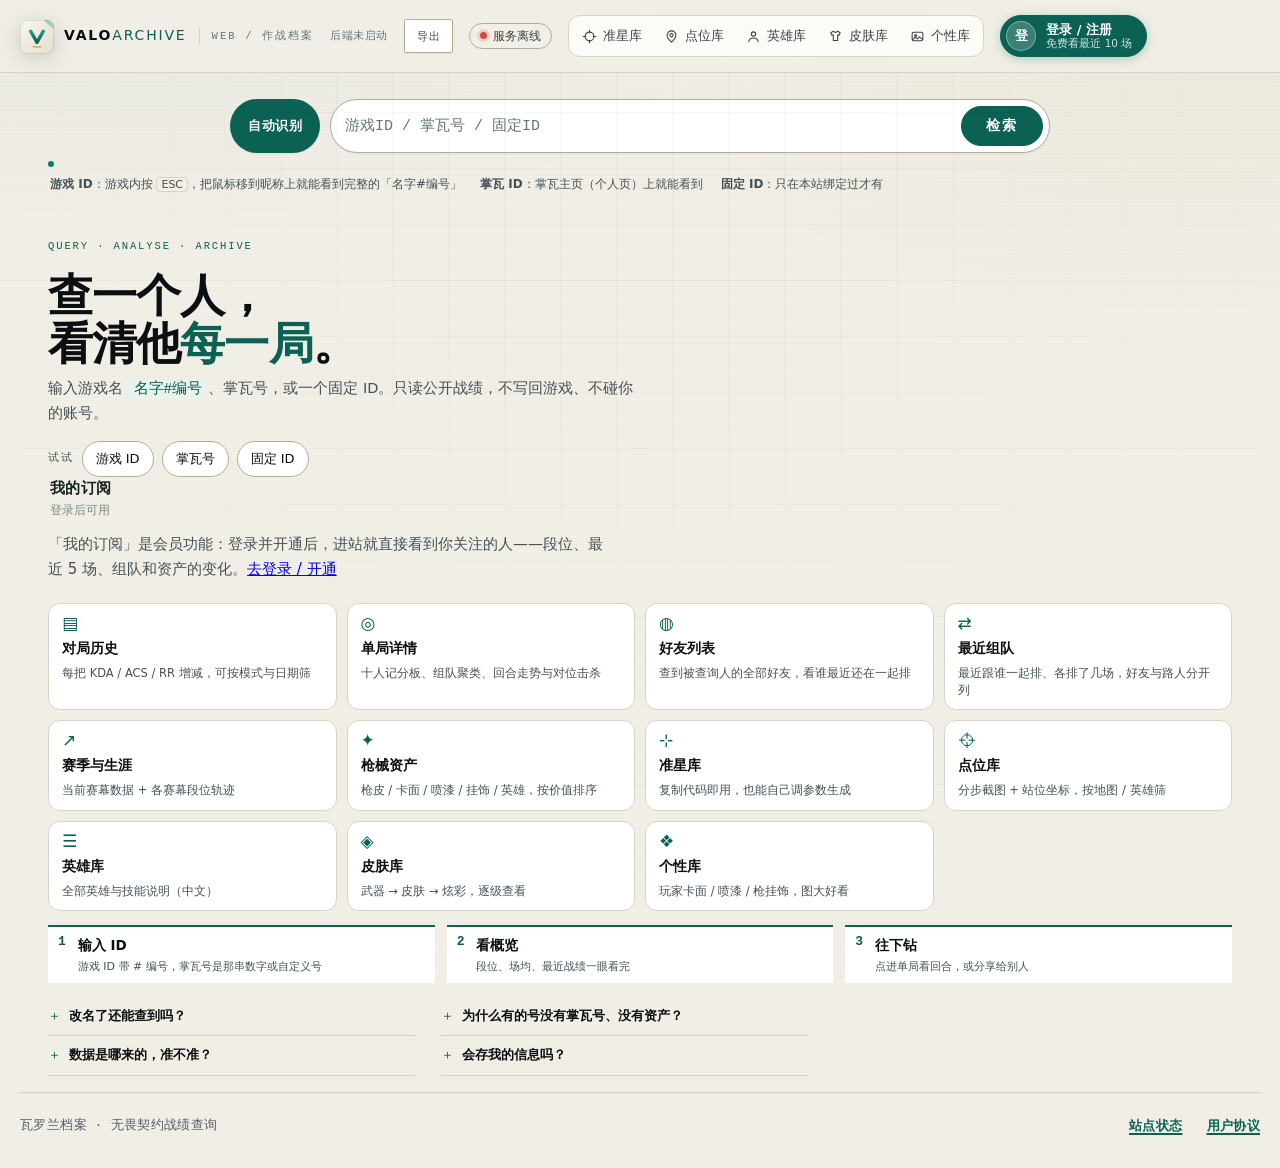
==== index.html @ a1e136f3 "fix(web): mobile squads get A-F colors like desktop" ====
<!DOCTYPE html>
<html lang="zh-CN">
<head>
<meta charset="utf-8" />
<meta name="viewport" content="width=device-width, initial-scale=1" />
<title>瓦罗兰档案 · 无畏契约战绩查询</title>
<link rel="icon" type="image/svg+xml" href="/static/favicon.svg?v=4" sizes="any" />
<link rel="alternate icon" type="image/x-icon" href="/favicon.ico?v=4" />
<meta name="theme-color" content="#0e7c6b" />
<meta name="site-home" content="https://va.223212.xyz" />
<meta name="description" content="瓦罗兰档案：非官方《无畏契约》社区项目，支持长历史、单局详情、对位击杀热力图与组队分析。" />
<link rel="stylesheet" href="/static/style.css?v=267419175e" />
</head>
<body>
<div class="grid-bg" aria-hidden="true"></div>

<header class="top">
  <div class="shell top-inner">
    <a class="brand" href="/" title="回到首页" aria-label="回到首页">
      <span class="mark mark-plain"><img src="/static/favicon.svg?v=5" alt="瓦罗兰档案" width="34" height="34" /></span>
      <span class="brand-text">VALO<em>ARCHIVE</em></span>
      <span class="brand-sub">web / 作战档案</span>
    </a>
    <div class="health" id="health">连接中…</div>
    <a class="cred-chip hidden" id="cred-chip" href="#" target="_blank" rel="noopener"></a>
    <div class="export-group">
      <button class="export-btn" id="export-open" type="button">导出</button>
      <button class="bell" id="notice-bell" type="button" title="公告" aria-label="公告" hidden>
        <svg viewBox="0 0 24 24" aria-hidden="true"><path d="M12 4.2a5.1 5.1 0 0 0-5.1 5.1v3.4l-1.6 2.6a.7.7 0 0 0 .6 1.1h12.2a.7.7 0 0 0 .6-1.1l-1.6-2.6V9.3A5.1 5.1 0 0 0 12 4.2Z"/><path d="M9.6 18.3a2.6 2.6 0 0 0 4.8 0"/></svg>
        <i class="bell-dot" id="notice-dot" hidden></i>
      </button>
    </div>
    <nav class="top-tools" aria-label="站点功能">
      <a class="tool-link" href="/crosshairs" title="准星库：职业选手同款准星">
        <svg viewBox="0 0 24 24" aria-hidden="true"><circle cx="12" cy="12" r="7"/><path d="M12 2v4M12 18v4M2 12h4M18 12h4"/></svg><span>准星库</span>
      </a>
      <a class="tool-link" href="/lineups" title="点位库：各图道具站位">
        <svg viewBox="0 0 24 24" aria-hidden="true"><path d="M12 21s7-6.2 7-11a7 7 0 1 0-14 0c0 4.8 7 11 7 11z"/><circle cx="12" cy="10" r="2.6"/></svg><span>点位库</span>
      </a>
      <a class="tool-link" href="/catalog/agents" title="英雄库：全英雄技能与定位">
        <svg viewBox="0 0 24 24" aria-hidden="true"><circle cx="12" cy="8" r="3.4"/><path d="M4.6 20.4c.5-3.7 3.7-6 7.4-6s6.9 2.3 7.4 6"/></svg><span>英雄库</span>
      </a>
      <a class="tool-link" href="/catalog/skins" title="皮肤库：全套皮肤与卡面">
        <svg viewBox="0 0 24 24" aria-hidden="true"><path d="M8.6 3.5 12 5.8l3.4-2.3 4.1 2.5-1.7 4.1-2.3-.7v9.1H8.5V9.4l-2.3.7-1.7-4.1z"/></svg><span>皮肤库</span>
      </a>
      <a class="tool-link" href="/catalog/cosmetics" title="个性库：玩家卡面、喷漆、枪挂饰">
        <svg viewBox="0 0 24 24" aria-hidden="true"><rect x="3.4" y="5.2" width="17.2" height="13.6" rx="2.6"/><circle cx="9" cy="10.4" r="1.6"/><path d="M4 17.2l4.6-4.1 3.2 2.7 3.4-3.2 4.8 4.1"/></svg><span>个性库</span>
      </a>
    </nav>
    <a class="acct-entry" id="acct-entry" href="/account" title="我的账号 / 会员">
      <span class="acct-av" id="acct-av">登</span>
      <span class="acct-txt">
        <b id="acct-name">登录 / 注册</b>
        <small id="acct-sub">免费看最近 10 场</small>
      </span>
    </a>
  </div>
</header>

<div class="notice-band" id="notice-band" hidden>
  <div class="shell notice-band-in">
    <span class="notice-tag" id="notice-band-tag">公告</span>
    <span class="notice-band-text" id="notice-band-text"></span>
    <a class="notice-band-link" id="notice-band-link" hidden>查看</a>
    <button class="notice-x" id="notice-band-x" type="button" aria-label="知道了">×</button>
  </div>
</div>

<div class="notice-mask" id="notice-mask" hidden></div>
<aside class="notice-drawer" id="notice-drawer" hidden aria-label="公告">
  <div class="notice-head">
    <b>公告</b>
    <button class="notice-x" id="notice-close" type="button" aria-label="关闭">×</button>
  </div>
  <div class="notice-list" id="notice-list"></div>
</aside>

  <div class="search-band">
    <div class="shell">
      <div class="search-row">
      <span class="mode-tip" title="游戏名#编号 / 掌瓦号 / 固定ID 都能直接粘进来，自动识别">自动识别</span>
      <form class="search" id="search-form" autocomplete="off">
        <input id="search-input" name="valo-keyword" placeholder="游戏ID / 掌瓦号 / 固定ID"
               autocomplete="off" autocorrect="off" autocapitalize="off" spellcheck="false" enterkeyhint="search" />
        <span class="busy hidden" id="busy"><i class="spinner"></i><span id="busy-text">载入中</span></span>
        <button type="submit" id="search-btn">检索</button>
      </form>
      </div>
      <p class="search-fix" id="search-fix" role="status" aria-live="polite" hidden></p>
      <p class="search-hint">
        <span><b>游戏 ID</b>：游戏内按 <kbd>ESC</kbd>，把鼠标移到昵称上就能看到完整的「名字#编号」</span>
        <span><b>掌瓦 ID</b>：掌瓦主页（个人页）上就能看到</span>
        <span><b>固定 ID</b>：只在本站绑定过才有</span>
      </p>
    </div>
  </div>

<div class="cred-alert hidden" id="cred-alert"></div>

<section class="search-recent hidden" id="search-recent" aria-label="最近查询与收藏">
  <div class="sr-tabs">
    <button type="button" class="sr-tab active" data-list="recent">最近查询</button>
    <button type="button" class="sr-tab" data-list="fav">我的收藏</button>
  </div>
  <div class="sr-items" id="sr-items"></div>
  <div class="sr-side">
    <label class="sr-remember"><input type="checkbox" id="sr-remember" checked /> 记住查询</label>
    <button type="button" class="sr-fav" id="sr-fav" title="把当前查询的人加进收藏">☆ 收藏</button>
    <button type="button" class="sr-clear" id="sr-clear" title="清空当前列表">清空</button>
  </div>
</section>

<main class="shell">
  <section class="empty home" id="empty-state">
    <div class="home-hero">
      <div class="empty-kicker">QUERY · ANALYSE · ARCHIVE</div>
      <h1>查一个人，<br />看清他<em>每一局</em>。</h1>
      <p>输入游戏名 <code>名字#编号</code>、掌瓦号，或一个固定 ID。只读公开战绩，不写回游戏、不碰你的账号。</p>
      <div class="home-try" id="home-try">
        <span class="try-label">试试</span>
        <button type="button" class="try" data-ph="游戏名#编号，如 示例玩家#12345">游戏 ID</button>
        <button type="button" class="try" data-ph="掌瓦号，如 038000000 或 LoveMM">掌瓦号</button>
        <button type="button" class="try" data-ph="固定 ID（改名也能查，概览页可复制）">固定 ID</button>
      </div>
    </div>

        <section class="home-me" id="home-me">
      <div class="hm-head">
        <div class="hm-id"><b>我的订阅</b><span class="hm-meta" id="hm-meta">—</span></div>
      </div>
            <p class="hm-new" id="hm-new" hidden></p>
      <p class="hm-lock" id="hm-lock" hidden></p>
      <div class="hm-slots" id="hm-slots"></div>
      <div class="hm-bind" id="hm-bind" hidden>
        <div class="hm-bindrow">
          <input id="hm-input" type="text" placeholder="名称#编号，如 示例玩家#12345" autocomplete="off" />
        </div>
        <div class="hm-bindrow hm-actrow">
          <input id="hm-code" type="text" placeholder="特约订阅授权码（可选）" autocomplete="off" />
          <button type="button" class="hm-btn" id="hm-save">绑定</button>
        </div>
        <p class="hm-dim hm-hint" id="hm-hint">填授权码 + 想盯的人，一键激活并绑定。</p>
      </div>
    </section>
    <div class="home-cards">
      <button type="button" class="hcard" data-focus="1">
        <span class="hc-ico">▤</span>
        <b>对局历史</b>
        <i>每把 KDA / ACS / RR 增减，可按模式与日期筛</i>
      </button>
      <button type="button" class="hcard" data-focus="1">
        <span class="hc-ico">◎</span>
        <b>单局详情</b>
        <i>十人记分板、组队聚类、回合走势与对位击杀</i>
      </button>
      <button type="button" class="hcard" data-focus="1">
        <span class="hc-ico">◍</span>
        <b>好友列表</b>
        <i>查到被查询人的全部好友，看谁最近还在一起排</i>
      </button>
      <button type="button" class="hcard" data-focus="1">
        <span class="hc-ico">⇄</span>
        <b>最近组队</b>
        <i>最近跟谁一起排、各排了几场，好友与路人分开列</i>
      </button>
      <button type="button" class="hcard" data-focus="1">
        <span class="hc-ico">↗</span>
        <b>赛季与生涯</b>
        <i>当前赛幕数据 + 各赛幕段位轨迹</i>
      </button>
      <button type="button" class="hcard" data-focus="1">
        <span class="hc-ico">✦</span>
        <b>枪械资产</b>
        <i>枪皮 / 卡面 / 喷漆 / 挂饰 / 英雄，按价值排序</i>
      </button>
      <a class="hcard" href="/crosshairs">
        <span class="hc-ico">⊹</span>
        <b>准星库</b>
        <i>复制代码即用，也能自己调参数生成</i>
      </a>
      <a class="hcard" href="/lineups">
        <span class="hc-ico">⌖</span>
        <b>点位库</b>
        <i>分步截图 + 站位坐标，按地图 / 英雄筛</i>
      </a>
      <a class="hcard" href="/catalog/agents">
        <span class="hc-ico">☰</span>
        <b>英雄库</b>
        <i>全部英雄与技能说明（中文）</i>
      </a>
      <a class="hcard" href="/catalog/skins">
        <span class="hc-ico">◈</span>
        <b>皮肤库</b>
        <i>武器 → 皮肤 → 炫彩，逐级查看</i>
      </a>
      <a class="hcard" href="/catalog/cosmetics">
        <span class="hc-ico">❖</span>
        <b>个性库</b>
        <i>玩家卡面 / 喷漆 / 枪挂饰，图大好看</i>
      </a>
    </div>

    <div class="home-steps">
      <div class="step"><b>1</b><span>输入 ID<small>游戏 ID 带 # 编号，掌瓦号是那串数字或自定义号</small></span></div>
      <div class="step"><b>2</b><span>看概览<small>段位、场均、最近战绩一眼看完</small></span></div>
      <div class="step"><b>3</b><span>往下钻<small>点进单局看回合，或分享给别人</small></span></div>
    </div>

    <div class="home-faq">
      <details><summary>改名了还能查到吗？</summary><p>能。查到时可以复制那串「固定 ID」，它跟着账号走、不随改名变化；用固定 ID 搜索即可。</p></details>
      <details><summary>为什么有的号没有掌瓦号、没有资产？</summary><p>掌瓦没收录这个账号时就没有掌瓦号；资产接口需要他本人的 <code>scene</code>，没有收录就查不到，页面会直接说明。</p></details>
      <details><summary>数据是哪来的，准不准？</summary><p>只读取公开战绩（掌瓦 / 公开对局接口）。非官方项目，数据可能有延迟或缺失，仅供参考。</p></details>
      <details><summary>会存我的信息吗？</summary><p>不存 QQ、不存密码；页面只在你的浏览器本地缓存公开战绩，方便下次打开更快。</p></details>
    </div>
  </section>

  <section class="player hidden" id="player">
    <div class="id-card">
      <div class="id-left">
        <img class="avatar" id="p-avatar" alt="" />
        <span class="avatar-fallback hidden" id="p-avatar-fallback">?</span>
        <div class="id-main">
          <div class="id-row">
            <h2 id="p-name">—</h2>
            <button type="button" class="pill fav-btn" id="p-fav" title="收藏这个玩家（下次直接在搜索框里点）">☆ 收藏</button>
          </div>
          <div class="id-meta">
            <span class="pill" id="p-level">LV —</span>
            <span class="pill muted" id="p-appnum" title="掌瓦号">掌瓦 —</span>
            <button type="button" class="pill muted fixed-id" id="p-fixed" title="固定 ID：改名后依然能查到这个人的永久编号（点击复制）">固定ID —</button>
            <span class="pill muted hidden" id="p-server" title=""></span>
          <div class="fixed-tip" id="fixed-tip" hidden title="固定ID 改名后不变，下次凭它也能查到这个人">
            <span>💡 固定ID 改名也不变</span>
            <code></code>
            <button type="button" class="ghost sm" id="fixed-tip-copy">复制</button>
            <button type="button" class="ghost sm" id="fixed-tip-hide">不再提示</button>
          </div>
          </div>
          <div class="rank-badge" id="rank-badge"></div>
        </div>
      </div>
      <div class="id-right">
        <div class="tiles" id="tiles"></div>
      </div>
    </div>
    </div>

    <div class="player-grid">
      <div class="player-main">
        <nav class="tabs" id="tabs" data-hscroll>
          <button data-tab="history" class="active">对局记录</button>
          <button data-tab="match">单局详情</button>
          <button data-tab="social">好友与组队</button>
          <button data-tab="party">组队</button>
          <button data-tab="playmates">同玩</button>
          <button data-tab="season">赛季总览</button>
          <button data-tab="career">生涯统计</button>
          <button data-tab="assets">资产</button>
        </nav>

        <div class="panel" id="panel-history">
          <div class="panel-head">
            <h3>对局记录</h3>
            <div class="filters">
              <span class="f-seg">
                <button class="chip active" data-mode="all">全部</button>
                <button class="chip" data-mode="party">只看组队</button>
              </span>
              <i class="f-sep" aria-hidden="true"></i>
              <!-- 选项内容以后端 /api/player/history 的 mode_groups 为准，
                   这里只是在首屏那一次请求回来之前的兜底，两边保持一致即可。 -->
              <div class="view-mode" id="view-mode" data-hscroll title="按模式分类查看对局记录">
                <button type="button" class="chip active" data-gm="all">全部模式</button>
              </div>
              <select id="gm-select" class="gm-select" aria-label="查看模式">
                <option value="all">全部模式</option>
              </select>
              <span class="open-mode" id="open-mode" title="点对局时怎么打开详情">
                <button type="button" data-open="inline">就地</button>
                <button type="button" data-open="page" class="active">单页</button>
              </span>
              <span class="pager">
                <button id="prev" aria-label="上一页">‹</button>
                <span id="page-label">1 / 1</span>
                <button id="next" aria-label="下一页">›</button>
                <select id="page-size" title="每页场次">
                  <option value="10">10 / 页</option>
                  <option value="20" selected>20 / 页</option>
                  <option value="50">50 / 页</option>
                  <option value="300">全部</option>
                </select>
              </span>
            </div>
          </div>
          <p class="coverage" id="history-note"></p>
          <section class="summary" id="summary" hidden></section>
          <div class="rows" id="history-rows"></div>
        </div>

        <div class="panel hidden" id="panel-match">
          <div class="panel-head"><h3 id="match-title">单局详情</h3><span class="dim" id="match-meta"></span></div>
          <div id="match-body" class="match-body"></div>
        </div>

        <div class="panel hidden" id="panel-social">
          <div class="panel-head">
            <h3>好友与组队</h3>
            <span class="dim" id="social-meta"></span>
          </div>
          <div class="social-tools">
            <input id="social-filter" placeholder="在这些人里搜…" />
            <div class="social-counts">
              <button class="chip active" data-group="all">全部</button>
              <button class="chip" data-group="friends">好友</button>
              <button class="chip" data-group="strangers">组排非好友</button>
              <i class="cs-sep" aria-hidden="true"></i>
              <button class="chip active" data-sort="recent" title="按最近一起排的时间排序">最近同排</button>
              <button class="chip" data-sort="games" title="按一起排过的场次排序">一起玩最多</button>
            </div>
          </div>
          <div class="friend-strip" id="social-friends"></div>
          <div class="people" id="social-people"></div>
        </div>

        <div class="panel hidden" id="panel-party">
          <div class="panel-head"><h3>组队</h3><span class="dim" id="party-meta"></span></div>
          <div class="party-search">
            <input id="party-search" type="search" autocomplete="off" placeholder="输入队友「昵称#编号」筛场次（如 示例队友#12345，编号可省）" />
            <span class="dim" id="party-search-hint">全部队友</span>
          </div>
          <div class="party-grid">
            <div class="party-bars" id="party-bars"></div>
            <div class="party-mates" id="party-mates"></div>
          </div>
          <p class="coverage" id="party-note"></p>
          <div class="rows" id="party-rows"></div>
        </div>

        <div class="panel hidden" id="panel-playmates">
          <div class="panel-head">
            <h3>同玩统计</h3>
            <span class="panel-sub" id="pm-sub"></span>
          </div>
          <p class="coverage" id="pm-lead">
            所选赛季的官方同玩统计：含所有模式（接口不接收模式），场次为官方返回的同玩场次，不等于本地看到的对局数。
          </p>
          <div class="pm-controls">
            <select id="pm-season" class="gm-select" aria-label="赛季"></select>
            <span class="dim" id="pm-count"></span>
          </div>
          <section class="pm-breakdown" id="pm-breakdown"></section>
          <section class="pm-facts" id="pm-facts"></section>
          <div class="pm-tools">
            <input id="pm-filter" type="search" autocomplete="off" placeholder="搜索同玩玩家昵称" />
            <div class="pm-chips">
              <button type="button" class="chip active" data-pm-min="0">全部</button>
              <button type="button" class="chip" data-pm-min="2">同玩≥2</button>
              <button type="button" class="chip" data-pm-min="5">同玩≥5</button>
              <button type="button" class="chip" data-pm-min="10">同玩≥10</button>
            </div>
          </div>
          <div class="pm-list" id="pm-list"></div>
          <p class="coverage pm-foot">
            排序按同玩对局数从高到低；缺失字段排在最后，以「—」展示，真实 0 单独保留。<br />
            名单表示官方返回的同玩统计，不据此认定好友关系、同次组排或组队人数。<br />
            数据来源：腾讯 WeGame 官方服务直连 · 同玩统计
          </p>
        </div>

        <div class="panel hidden" id="panel-season">
          <div class="panel-head">
            <h3>赛季总览</h3>
            <span class="panel-sub" id="season-sub"></span>
          </div>
          <div class="season-grid">
            <div class="season-radar"><div id="radar"></div><div class="radar-note" id="radar-note"></div></div>
            <div class="season-modes"><div id="mode-table"></div></div>
          </div>
          <div class="season-career" id="season-career"></div>
          <h4 style="margin:18px 0 8px">各赛幕总览</h4>
          <div id="season-acts" data-hscroll></div>
          <div class="season-trend">
            <div class="trend-head">
              <h4>近期段位情况</h4>
              <span class="trend-sub" id="trend-sub"></span>
            </div>
            <div id="season-trend" class="trend-body"></div>
          </div>
          <div class="season-cols">
            <div><h4>常用英雄</h4><div id="season-agents" class="mini-list"></div></div>
            <div><h4>地图表现</h4><div id="season-maps" class="mini-list"></div></div>
          </div>
        </div>

        <div class="panel hidden" id="panel-career">
          <div class="panel-head">
            <h3>生涯统计</h3>
            <span class="filters">
              <select id="ci-scope" title="按模式取生涯">
                <option value="all">全部模式</option>
                <option value="competitive">竞技模式</option>
                <option value="unrated">非排位</option>
              </select>
              <select id="ci-sort" title="英雄/地图/武器的排序">
                <option value="games">按场次</option>
                <option value="win_rate">按胜率</option>
                <option value="kda">按 KDA</option>
                <option value="acs">按 ACS</option>
              </select>
            </span>
            <span class="panel-sub" id="ci-sub"></span>
          </div>
          <div class="ci-tabs" id="ci-tabs">
            <button type="button" class="active" data-ci="overview">总览</button>
            <button type="button" data-ci="agents">英雄</button>
            <button type="button" data-ci="maps">地图</button>
            <button type="button" data-ci="weapons">武器</button>
          </div>
          <div id="ci-body" class="ci-body"></div>
          <p class="ci-foot" id="ci-foot"></p>
        </div>

        <div class="panel hidden" id="panel-assets">
          <div class="panel-head">
            <h3>资产</h3>
            <span class="filters">
              <select id="asset-sort" title="枪皮排序">
                <option value="unlock">获取时间</option>
                <option value="gun">类型分类</option>
                <option value="price">点券价格</option>
                <option value="quality">品质</option>
                <option value="level">等级</option>
              </select>
              <button class="sort-order" id="asset-order" type="button" title="切换正序 / 逆序">逆序 ↓</button>
            </span>
            <span class="dim" id="assets-meta"></span>
          </div>
          <div class="asset-counts" id="asset-counts"></div>
          <div class="asset-toc" id="asset-toc"></div>
          <div class="asset-view" id="asset-view">
            <div class="asset-view-head">
              <button class="asset-back" id="asset-back" type="button">← 全部图鉴</button>
              <span class="asset-cat" id="asset-cat"></span>
            </div>
          <div class="asset-block" data-cat="guns"><h4>枪械收集 <span class="dim" id="guns-meta"></span></h4><div class="gun-grid" id="asset-guns"></div></div>
          <div class="asset-block" data-cat="skins"><h4>枪皮</h4><div class="asset-grid" id="asset-skins"></div></div>
          <div class="asset-block" data-cat="guncards"><h4>枪卡 <span class="dim" id="guncards-meta"></span></h4><div class="gcard-grid" id="asset-guncards"></div></div>
          <div class="asset-block" data-cat="cards"><h4>卡面 <span class="dim" id="cards-meta"></span></h4><div class="asset-grid small" id="asset-cards"></div></div>
          <div class="asset-block" data-cat="sprays"><h4>喷漆 <span class="dim" id="sprays-meta"></span></h4><div class="asset-grid small" id="asset-sprays"></div></div>
          <div class="asset-block" data-cat="charms"><h4>挂饰 <span class="dim" id="charms-meta"></span></h4><div class="asset-grid small" id="asset-charms"></div></div>
          <div class="asset-block" data-cat="agents"><h4>英雄 <span class="dim" id="agents-meta"></span></h4><div class="asset-grid small" id="asset-agents"></div></div>
        </div>
        </div>
      </div>

      <aside class="rail">
        <div class="rail-card">
          <h4>地图表现</h4>
          <div id="rail-maps" class="rail-list"></div>
        </div>
        <div class="rail-card">
          <h4>近 10 场英雄</h4>
          <div id="rail-agents" class="rail-agents"></div>
        </div>
        <div class="rail-note">
          <b>关于</b>
          <p>非官方《无畏契约》社区项目，与游戏官方无关。数据只读不写，仅用于个人战报整理。使用前请先看 <a href="/terms">用户协议与免责声明</a>，服务可用性见 <a href="/status">站点状态</a>。</p>
        <p class="legal">本工具为非官方第三方项目，与 Riot Games、腾讯及《无畏契约》运营方无关；名称与商标归各自权利人所有。</p>
        <p class="legal">查询结果仅供个人参考，禁止用于人肉搜索、骚扰他人、曝光他人隐私等用途；详见 <a href="/terms">用户协议与免责声明</a>。</p>
        <p class="legal">战绩数据取自玩家公开可见的记录，仅供参考，不保证准确、完整或时效，不可作为官方依据或用于商业决策；不收集敏感个人信息，权利人如要求删除相关数据，请联系运营者处理。</p>
        </div>
      </aside>
    </div>
  </section>

  <p class="session-hint hidden" id="session-hint"></p>
  <p class="error hidden" id="error"></p>
  <div class="suggest hidden" id="suggest"></div>
  <div class="data-meta hidden" id="data-meta"></div>
  <!-- 导出时才会显示：截图/PDF 会把它一起拍进去，别人转发出去也知道数据出处。 -->
  <div class="export-brand" id="export-brand">
    <span>数据来自 <a href="/" id="export-brand-link">ValoArchive</a></span>
    <span id="export-brand-time"></span>
  </div>
</main>

<footer class="shell">
  <span>瓦罗兰档案 · 无畏契约战绩查询</span>
  <span id="footer-cred"></span>
  <a class="foot-link" href="/status">站点状态</a>
  <a class="foot-link" href="/terms">用户协议</a>
</footer>

<script src="/config.js?v=5159ad9f1b"></script>
<script src="/static/app.js?v=fc74801e64"></script>
<script>
(function () {
  document.querySelectorAll("#home-try .try").forEach(function (el) {
    el.addEventListener("click", function () {
      // 搜索框已经不再分「游戏ID / 掌瓦ID / 固定ID」三档，由后端按写法自动判别：
      // 这里只给个示例提示，不替用户选模式。
      var input = document.getElementById("search-input");
      if (input) {
        input.value = el.dataset.kw || "";
        input.placeholder = el.dataset.ph || "游戏名#编号 / 掌瓦号（数字或自定义）/ 固定ID，粘进来就能查";
        input.focus();
      }
    });
  });
  document.querySelectorAll(".home .hcard[data-focus]").forEach(function (el) {
    el.addEventListener("click", function () {
      var input = document.getElementById("search-input");
      if (input) input.focus();
      window.scrollTo({ top: 0, behavior: "smooth" });
    });
  });
})();
</script>
<script>
/* 顶栏账号胶囊：登录后显示昵称 + 会员剩余天数 */
(function () {
  fetch("/api/auth/me", { credentials: "same-origin" }).then(function (r) { return r.json(); }).then(function (d) {
    if (!d || !d.logged_in) return;
    var m = d.member || {}, vip = !!m.active;
    var entry = document.getElementById("acct-entry");
    var av = document.getElementById("acct-av");
    var nm = document.getElementById("acct-name");
    var sub = document.getElementById("acct-sub");
    var name = (d.nick || d.qq || "我的账号").trim();
    if (entry) { entry.classList.add("user"); entry.classList.toggle("vip", vip); entry.title = vip ? "会员账号 · 点此查看" : "普通用户 · 点此开通会员"; }
    if (nm) nm.textContent = name;
    if (av) av.textContent = name.slice(0, 1).toUpperCase();
    if (sub) {
      if (m.unlimited && m.member_hours_left > 0) {
        sub.textContent = "会员 · 还剩 " + m.member_hours_left + " 小时";   // 体验卡
      } else if (vip) {
        sub.textContent = "会员 · 还剩 " + (m.member_days_left || m.days_left || 0) + " 天";
      } else {
        sub.textContent = "普通用户 · 免费 10 场";
        // 非会员但有体验卡次数：直接说还剩几次。
        fetch("/api/trials/me", { credentials: "same-origin" }).then(function (r) { return r.json(); })
          .then(function (t) {
            if (t && t.queries_left > 0) sub.textContent = "体验卡 · 还剩 " + t.queries_left + " 次查询";
          }).catch(function () {});
      }
    }
  }).catch(function () {});
})();
</script>
<div class="export-modal hidden" id="export-modal" role="dialog" aria-modal="true" aria-labelledby="export-modal-title">
  <div class="em-backdrop" data-close="1"></div>
  <div class="em-card">
    <header class="em-head">
      <h3 id="export-modal-title">导出</h3>
      <button class="em-x" type="button" data-close="1" aria-label="关闭">×</button>
    </header>
    <section class="em-sec">
      <div class="em-row"><b>导出内容</b>
        <span class="em-links">
          <button type="button" id="export-all">全选</button>
          <button type="button" id="export-none">清空</button>
        </span>
      </div>
      <div class="em-parts" id="export-parts">
        <label><input type="checkbox" value="history" /><span>对局历史</span></label>
        <label><input type="checkbox" value="match" /><span>单局详情</span></label>
        <label><input type="checkbox" value="social" /><span>好友与组队</span></label>
        <label><input type="checkbox" value="party" /><span>最近组队</span></label>
        <label><input type="checkbox" value="assets" /><span>资产</span></label>
        <label><input type="checkbox" value="season" /><span>赛季总览</span></label>
      </div>
      <label class="em-privacy">
        <input type="checkbox" id="export-privacy" />
        <span>隐私模式：把玩家名换成「玩家A/玩家B」，并隐藏掌瓦号与固定 ID（适合发群展示）</span>
      </label>
      <div class="em-range">
        <b>单局详情导哪几场</b>
        <span class="em-modes" id="export-range-mode">
          <label><input type="radio" name="export-range" value="count" checked /><span>最近 N 场</span></label>
          <label><input type="radio" name="export-range" value="date" /><span>日期区间</span></label>
        </span>
        <span class="dim">两种方式二选一，不会互相打架</span>
      </div>
      <div class="em-range" id="export-count-row">
        <label for="export-match-count">取</label>
        <select id="export-match-count">
          <option value="1">最近 1 场</option>
          <option value="3">最近 3 场</option>
          <option value="5" selected>最近 5 场</option>
          <option value="10">最近 10 场</option>
          <option value="20">最近 20 场</option>
        </select>
        <span class="dim">场次不足按实际出，不会复制补齐</span>
      </div>
      <div class="em-range" id="export-date-row" hidden>
        <label for="export-date-from">从</label>
        <select id="export-date-from"><option value="">不限</option></select>
        <span>到</span>
        <select id="export-date-to"><option value="">不限</option></select>
        <span class="dim" id="export-day-hint">选项只列真的有战绩的日子</span>
      </div>
      <p class="em-hint" id="export-hint">不勾选 = 只导出当前这一页；勾选后按「历史 → 单局 → 好友 → 组队 → 资产 → 赛季」的顺序合并。</p>
    </section>
    <section class="em-sec">
      <b>输出格式</b>
      <div class="em-fmts" id="export-formats">
        <label class="em-fmt"><input type="radio" name="export-fmt" value="pdf" checked />
          <span><b>合并 PDF</b><i>多段合成一个文件，适合打印与归档</i></span></label>
        <label class="em-fmt"><input type="radio" name="export-fmt" value="png" />
          <span><b>PNG 长图</b><i>整页截图，适合发群里</i></span></label>
        <label class="em-fmt"><input type="radio" name="export-fmt" value="pngzip" />
          <span><b>PNG 压缩包</b><i>勾几块就打几张图进 zip，文件名是中文</i></span></label>
        <label class="em-fmt"><input type="radio" name="export-fmt" value="pdfzip" />
          <span><b>PDF 分卷压缩包</b><i>每块（每场）一个 PDF，附中文说明</i></span></label>
        <label class="em-fmt"><input type="radio" name="export-fmt" value="html" />
          <span><b>HTML 文档</b><i>文字版分析报告，不走浏览器，几秒就好</i></span></label>
        <label class="em-fmt"><input type="radio" name="export-fmt" value="md" />
          <span><b>Markdown 文档</b><i>能贴进笔记、能再编辑</i></span></label>
      </div>
    </section>
      <div class="em-sharebar" id="share-bar">
        <label for="share-hours">分享链接有效期</label>
        <select id="share-hours" title="生成分享链接时用这个有效期">
        <option value="1">1 小时</option>
        <option value="6">6 小时</option>
        <option value="12">12 小时</option>
        <option value="24" selected>24 小时</option>
        <option value="48">48 小时</option>
        <option value="72">72 小时</option>
        </select>
        <span class="em-hint" id="share-hint">生成的是只读快照，别人不用登录就能看，过期自动失效。</span>
      </div>
    <footer class="em-foot">
      <button class="em-cancel" type="button" data-close="1">取消</button>
      <button class="em-share" id="share-btn" type="button" title="生成一个别人不用登录也能看的只读页面">生成分享链接</button>
      <button class="em-go" id="export-btn" type="button">开始导出</button>
    </footer>
  </div>
</div>


<script src="/static/scrollhint.js?v=a05da7168b" defer></script>
<script src="/static/statusdot.js?v=e4f8a35baa" defer></script>
</body>
</html>
---- static/style.css ----
/* ValoArchive-Web — 浅色「档案纸」体系 v3
   米白纸面 / 细线卡片 / 深墨字 / 自有强调色「深玉青」。 */

:root {
  --squad-1: #0d6b5c;
  --squad-2: #1d4f96;
  --squad-3: #9a5a0a;
  --squad-4: #7a2f83;
  --squad-5: #8d2f3f;
  --squad-6: #4a6b12;
  --squad-1-ink: #ffffff;
  --squad-2-ink: #ffffff;
  --squad-3-ink: #ffffff;
  --squad-4-ink: #ffffff;
  --squad-5-ink: #ffffff;
  --squad-6-ink: #ffffff;
  --paper: #f7f6f2;
  --paper-2: #efece4;
  --card: #ffffff;
  --ink: #17191b;
  --ink-2: #3c4347;
  --muted: #6f787c;
  --dim: #9aa1a4;
  --line: #e6e3da;
  --line-strong: #d3cfc2;
  --accent: #0e7c6b;
  --accent-ink: #0a5b4e;
  --accent-soft: #e8f3f0;
  --win: #16866a;
  --loss: #c0453c;
  --gold: #a87a22;
  color-scheme: light;
  --mono: "Cascadia Mono", "JetBrains Mono", Consolas, ui-monospace, monospace;
  --sans: "MiSans", "PingFang SC", "Microsoft YaHei UI", system-ui, sans-serif;
}
* { box-sizing: border-box; }

html, body {
  margin: 0;
  padding: 0;
  background: var(--paper);
  color: var(--ink);
  font-family: var(--sans);
  font-size: 15px;
  line-height: 1.55;
  -webkit-font-smoothing: antialiased;
}

body { min-height: 100vh; display: flex; flex-direction: column; }

.shell { width: 100%; max-width: 1240px; margin: 0 auto; padding: 0 28px; }

.grid-bg {
  position: fixed;
  inset: 0;
  z-index: 0;
  pointer-events: none;
  background-image:
    linear-gradient(to right, rgba(23, 25, 27, 0.03) 1px, transparent 1px),
    linear-gradient(to bottom, rgba(23, 25, 27, 0.03) 1px, transparent 1px);
  background-size: 56px 56px;
  mask-image: radial-gradient(ellipse at 50% 0%, #000 25%, transparent 80%);
}

main, header, footer { position: relative; z-index: 1; }

main.shell { flex: 1 0 auto; }

/* ---------- top bar ---------- */

.top {
  background: rgba(255, 255, 255, 0.88);
  border-bottom: 1px solid var(--line);
  position: sticky;
  top: 0;
  z-index: 5;
  backdrop-filter: blur(10px);
}
.top-inner { display: flex; align-items: center; gap: 22px; padding: 15px 0; }

.brand { display: flex; align-items: center; gap: 12px; color: inherit; text-decoration: none; cursor: pointer; }
/* 左上角站名兼作「回到首页」入口：悬停给一点反馈，键盘聚焦要看得见 */
.brand:hover .brand-text { color: var(--accent); }
.brand:focus-visible { outline: 2px solid var(--accent); outline-offset: 5px; border-radius: 8px; }

.mark img { width: 32px; height: 32px; display: block; border-radius: 3px; }
/* 用矢量 logo 时不要「深色方块 + 青色贴纸阴影」，直接让图形融进页头 */
.mark.mark-plain { background: none; box-shadow: none; border-radius: 0; overflow: visible; }
.mark.mark-plain img { width: 34px; height: 34px; border-radius: 0; filter: drop-shadow(0 4px 10px rgba(11, 20, 22, 0.16)); }
.mark {
  width: 32px;
  height: 32px;
  display: grid;
  place-items: center;
  font-weight: 800;
  font-size: 14px;
  color: #fff;
  background: var(--ink);
  border-radius: 3px;
  box-shadow: 3px -3px 0 0 var(--accent);
}
.brand-text { font-weight: 800; letter-spacing: 0.13em; font-size: 14px; }
.brand-text em { color: var(--accent); font-style: normal; font-weight: 500; }
.brand-sub {
  font-family: var(--mono);
  font-size: 10.5px;
  color: var(--dim);
  letter-spacing: 0.08em;
  border-left: 1px solid var(--line);
  padding-left: 12px;
}

.search {
  flex: 1;
  display: flex;
  align-items: center;
  gap: 10px;
  background: var(--card);
  border: 1px solid var(--line-strong);
  border-radius: 3px;
  padding: 5px 5px 5px 12px;
  min-width: 0;
}
.search:focus-within { border-color: var(--accent); box-shadow: 0 0 0 3px var(--accent-soft); }
.search .prompt { color: var(--accent); font-family: var(--mono); font-size: 13px; }
.search input {
  flex: 1;
  min-width: 0;
  background: transparent;
  border: 0;
  outline: none;
  color: var(--ink);
  font-family: var(--mono);
  font-size: 13px;
  padding: 4px 0;
}
.search input::placeholder { color: var(--dim); }
.search button {
  background: var(--accent);
  border: 0;
  border-radius: 2px;
  color: #fff;
  font-weight: 700;
  font-size: 12.5px;
  letter-spacing: 0.14em;
  padding: 8px 18px;
  cursor: pointer;
}
.search button:hover { background: var(--accent-ink); }

.health {
  font-family: var(--mono);
  font-size: 10.5px;
  color: var(--dim);
  letter-spacing: 0.05em;
  white-space: nowrap;
}
.export-btn {
  background: transparent;
  border: 1px solid var(--line-strong);
  border-radius: 2px;
  color: var(--ink-2);
  font-family: var(--mono);
  font-size: 11px;
  letter-spacing: 0.06em;
  padding: 7px 12px;
  cursor: pointer;
  white-space: nowrap;
}
.export-btn:hover { border-color: var(--accent); color: var(--accent-ink); background: var(--accent-soft); }

.health b { color: var(--win); font-weight: 600; }
.health s { color: var(--loss); text-decoration: none; }

/* ---------- empty ---------- */

.empty { padding: 86px 0 40px; max-width: 760px; }
.empty-kicker {
  font-family: var(--mono);
  font-size: 10.5px;
  letter-spacing: 0.18em;
  color: var(--accent);
  margin-bottom: 18px;
}
.empty h1 {
  font-size: 52px;
  line-height: 1.12;
  margin: 0 0 20px;
  letter-spacing: -0.02em;
  font-weight: 800;
}
.empty h1 em { font-style: normal; color: var(--accent); }
.empty p { color: var(--muted); max-width: 560px; font-size: 15px; }
.empty code { color: var(--accent-ink); font-family: var(--mono); background: var(--accent-soft); padding: 1px 6px; border-radius: 2px; }
.hints {
  margin-top: 34px;
  padding: 0;
  list-style: none;
  display: grid;
  gap: 9px;
  font-family: var(--mono);
  font-size: 12px;
  color: var(--muted);
}
.hints li::before { content: "→ "; color: var(--accent); }

/* ---------- player ---------- */

.player { padding: 24px 0 80px; }
.hidden { display: none !important; }

.id-card {
  display: grid;
  grid-template-columns: 84px minmax(0, 1fr) auto;
  gap: 22px;
  align-items: center;
  padding: 20px 22px;
  background: var(--card);
  border: 1px solid var(--line);
  border-left: 4px solid var(--accent);
  border-radius: 3px;
}
.avatar {
  width: 84px;
  height: 84px;
  object-fit: cover;
  border: 1px solid var(--line);
  border-radius: 2px;
  background: var(--paper-2);
}
.id-main h2 { margin: 0 0 8px; font-size: 24px; font-weight: 700; letter-spacing: 0.01em; }
.id-meta { display: flex; gap: 7px; flex-wrap: wrap; }
.pill {
  font-family: var(--mono);
  font-size: 10.5px;
  letter-spacing: 0.05em;
  padding: 3px 9px;
  border: 1px solid var(--line);
  border-radius: 2px;
  color: var(--muted);
  background: var(--paper);
}
.pill.accent { color: var(--accent-ink); border-color: var(--accent-soft); background: var(--accent-soft); }
.pill.muted { color: var(--dim); }

.tiles { display: grid; grid-template-columns: repeat(4, 108px); gap: 10px; }
.tile {
  background: var(--card);
  border: 1px solid var(--line);
  border-top: 2px solid var(--ink);
  border-radius: 3px;
  padding: 10px 12px;
}
.tile .k { font-family: var(--mono); font-size: 9.5px; letter-spacing: 0.1em; color: var(--dim); }
.tile .v { font-size: 23px; font-weight: 700; font-variant-numeric: tabular-nums; letter-spacing: -0.01em; }
.tile .v small { font-size: 11px; color: var(--muted); font-weight: 500; }
.tile.accent { border-top-color: var(--accent); }
.tile.accent .v { color: var(--accent-ink); }
.tile.gold { border-top-color: var(--gold); }
.tile.warn { border-top-color: var(--loss); }

/* ---------- layout ---------- */

.player-grid {
  display: grid;
  grid-template-columns: minmax(0, 1fr) 296px;
  gap: 26px;
  align-items: start;
  margin-top: 20px;
}

.tabs { display: flex; gap: 2px; border-bottom: 1px solid var(--line); }
.tabs button {
  background: transparent;
  border: 0;
  border-bottom: 2px solid transparent;
  color: var(--muted);
  padding: 10px 17px;
  font-size: 13.5px;
  font-family: var(--sans);
  cursor: pointer;
}
.tabs button:hover { color: var(--ink); }
.tabs button.active { color: var(--ink); border-bottom-color: var(--accent); font-weight: 600; }

.panel { padding: 20px 0; }
.panel-head { display: flex; align-items: baseline; justify-content: space-between; gap: 16px; flex-wrap: wrap; }
.panel-head h3 { margin: 0; font-size: 13px; letter-spacing: 0.1em; color: var(--ink-2); font-weight: 700; }
.filters { display: flex; align-items: center; gap: 8px; }
.dim { color: var(--dim); font-family: var(--mono); font-size: 11.5px; }

/* ---------- history rows ---------- */

.rows { display: grid; gap: 8px; margin-top: 14px; }

.row {
  display: grid;
  grid-template-columns: 4px 42px 200px minmax(0, 1fr) auto;
  align-items: center;
  gap: 16px;
  padding: 9px 18px 9px 0;
  background: var(--card);
  border: 1px solid var(--line);
  border-radius: 3px;
  cursor: pointer;
  transition: border-color 0.14s ease, box-shadow 0.14s ease, transform 0.14s ease;
}
.row:hover {
  border-color: var(--accent);
  box-shadow: 0 3px 12px rgba(14, 124, 107, 0.08);
  transform: translateY(-1px);
}
.row .spine { align-self: stretch; background: var(--win); border-radius: 2px 0 0 2px; }
.row.loss .spine { background: var(--loss); }

.row .agent {
  width: 42px;
  height: 42px;
  object-fit: cover;
  border-radius: 2px;
  background: var(--paper-2);
  border: 1px solid var(--line);
}
.row .agent.blank::after { content: "?"; }

.row .map { display: flex; flex-direction: column; gap: 2px; min-width: 0; }
.row .map b { font-size: 14.5px; font-weight: 700; white-space: nowrap; overflow: hidden; text-overflow: ellipsis; }
.row .map span { font-family: var(--mono); font-size: 10.5px; color: var(--dim); }

.row .mid { display: flex; align-items: baseline; gap: 14px; min-width: 0; }
.row .kda { font-family: var(--mono); font-size: 16px; font-variant-numeric: tabular-nums; }
.row .kda small { color: var(--dim); font-size: 10.5px; }
.row .acs { font-family: var(--mono); font-size: 11px; color: var(--muted); }

.row .tail { display: flex; align-items: center; gap: 8px; font-family: var(--mono); font-size: 11px; }
.result { font-weight: 700; letter-spacing: 0.06em; font-size: 11.5px; }
.result.win { color: var(--win); }
.result.loss { color: var(--loss); }

.chip {
  background: var(--card);
  border: 1px solid var(--line-strong);
  border-radius: 2px;
  color: var(--muted);
  font-family: var(--mono);
  font-size: 11px;
  padding: 4px 11px;
  cursor: pointer;
}
.chip:hover { border-color: var(--accent); color: var(--accent-ink); }
.chip.active { border-color: var(--accent); background: var(--accent-soft); color: var(--accent-ink); }

.rr { padding: 2px 7px; border: 1px solid currentColor; border-radius: 2px; font-size: 10px; letter-spacing: 0.03em; }
.rr.up { color: var(--win); }
.rr.down { color: var(--loss); }

.party-badge {
  font-family: var(--mono);
  font-size: 10px;
  padding: 2px 7px;
  color: var(--accent-ink);
  background: var(--accent-soft);
  border-radius: 2px;
}

.pager { display: inline-flex; align-items: center; gap: 6px; }
.pager button {
  background: var(--card);
  border: 1px solid var(--line-strong);
  border-radius: 2px;
  color: var(--ink);
  width: 26px;
  height: 24px;
  cursor: pointer;
}
.pager button:hover:not(:disabled) { border-color: var(--accent); color: var(--accent-ink); }
.pager button:disabled { opacity: 0.35; cursor: default; }
.pager span { font-family: var(--mono); font-size: 11px; color: var(--muted); }

/* ---------- rail ---------- */

.rail { display: grid; gap: 14px; }
.rail-card { background: var(--card); border: 1px solid var(--line); border-radius: 3px; padding: 14px 16px; }
.rail-card h4 { margin: 0 0 12px; font-size: 12px; letter-spacing: 0.1em; color: var(--ink-2); font-weight: 700; }
.rail-list { display: grid; gap: 9px; }
.rail-item { display: grid; grid-template-columns: 1fr 46px 62px; align-items: center; gap: 8px; font-size: 12.5px; }
.rail-item .name { white-space: nowrap; overflow: hidden; text-overflow: ellipsis; color: var(--ink-2); }
.rail-item .bar { height: 5px; background: var(--paper-2); border-radius: 2px; overflow: hidden; }
.rail-item .bar i { display: block; height: 100%; background: var(--accent); }
.rail-item .pct { font-family: var(--mono); font-size: 10.5px; color: var(--muted); text-align: right; white-space: nowrap; }
.rail-agents { display: flex; flex-wrap: wrap; gap: 6px; }
.rail-agents img { width: 40px; height: 40px; object-fit: cover; border-radius: 2px; border: 1px solid var(--line); background: var(--paper-2); }
.rail-agents .none { font-family: var(--mono); font-size: 11px; color: var(--dim); }
.rail-note { padding: 2px 4px; font-size: 12px; color: var(--muted); }
.rail-note b { display: block; font-size: 11px; letter-spacing: 0.1em; color: var(--ink-2); margin-bottom: 6px; }
.rail-note p { margin: 0; line-height: 1.65; }

/* ---------- match ---------- */

.match-body { margin-top: 16px; }
.match-hero {
  display: flex;
  gap: 26px;
  align-items: center;
  flex-wrap: wrap;
  padding: 18px 20px;
  background: var(--card);
  border: 1px solid var(--line);
  border-left: 4px solid var(--accent);
  border-radius: 3px;
}
.match-hero.loss { border-left-color: var(--loss); }
.match-hero .score { font-size: 34px; font-weight: 800; font-variant-numeric: tabular-nums; letter-spacing: -0.02em; }
.match-hero .meta { display: grid; gap: 3px; font-family: var(--mono); font-size: 11.5px; color: var(--muted); }

.squads { display: flex; gap: 7px; flex-wrap: wrap; margin: 14px 0 4px; }
.squad { font-family: var(--mono); font-size: 10.5px; padding: 3px 9px; color: #fff; background: var(--accent); border-radius: 2px; }

table.board {
  width: 100%;
  border-collapse: collapse;
  margin-top: 12px;
  font-size: 13px;
  background: var(--card);
  border: 1px solid var(--line);
  border-radius: 3px;
}
table.board th {
  text-align: left;
  font-family: var(--mono);
  font-size: 10px;
  letter-spacing: 0.09em;
  color: var(--dim);
  padding: 9px 11px;
  border-bottom: 1px solid var(--line);
  font-weight: 500;
  background: var(--paper);
}
table.board td { padding: 8px 11px; border-bottom: 1px solid var(--line); font-variant-numeric: tabular-nums; }
table.board tr:last-child td { border-bottom: 0; }
table.board tr.me td { background: var(--accent-soft); }
table.board tr.team-b td { color: var(--muted); }
table.board td .tag {
  font-family: var(--mono);
  font-size: 9.5px;
  padding: 1px 6px;
  margin-right: 6px;
  color: var(--accent-ink);
  background: var(--accent-soft);
  border-radius: 2px;
}

/* ---------- social ---------- */

.social-tools { display: flex; align-items: center; gap: 10px; margin-top: 14px; flex-wrap: wrap; }
.social-tools input {
  flex: 1;
  min-width: 200px;
  background: var(--card);
  border: 1px solid var(--line-strong);
  border-radius: 2px;
  padding: 8px 12px;
  font-family: var(--mono);
  font-size: 12.5px;
  color: var(--ink);
  outline: none;
}
.social-tools input:focus { border-color: var(--accent); box-shadow: 0 0 0 3px var(--accent-soft); }
.social-counts { display: flex; gap: 6px; }

.people { display: grid; gap: 6px; margin-top: 12px; }
.person {
  display: grid;
  grid-template-columns: 44px minmax(0, 1fr) 76px 84px 150px;
  align-items: center;
  gap: 14px;
  padding: 11px 16px;
  transition: border-color 0.15s ease;
  background: var(--card);
  border: 1px solid var(--line);
  border-radius: 3px;
}
.person:hover { border-color: var(--accent); }
.person-avatar {
  width: 40px;
  height: 40px;
  display: grid;
  place-items: center;
  background: var(--paper-2);
  border: 1px solid var(--line);
  border-radius: 2px;
  font-weight: 700;
  color: var(--ink-2);
}
.person-main { display: grid; gap: 1px; min-width: 0; }
.person-main b { font-size: 13.5px; font-weight: 700; overflow: hidden; text-overflow: ellipsis; white-space: nowrap; }
.person-main span { font-family: var(--mono); font-size: 10.5px; color: var(--dim); }
.person-stat { text-align: right; font-family: var(--mono); line-height: 1.25; }
.person-stat b { display: block; font-size: 16px; font-weight: 700; }
.person-stat b small { font-size: 11px; color: var(--muted); margin-left: 1px; }
.person-stat span { font-size: 9.5px; color: var(--dim); letter-spacing: 0.08em; }
.person-agents { display: flex; gap: 4px; justify-content: flex-end; }
.person-agents i { font-style: normal; font-size: 10px; color: var(--muted); border: 1px solid var(--line); border-radius: 2px; padding: 1px 6px; }

/* ---------- party ---------- */

.party-grid { display: grid; grid-template-columns: 1fr 1fr; gap: 18px; margin-top: 16px; }
.party-bars { display: grid; gap: 9px; align-content: start; }
.bar-row { display: grid; grid-template-columns: 72px 1fr 56px; align-items: center; gap: 10px; font-family: var(--mono); font-size: 11.5px; color: var(--ink-2); }
.bar { height: 6px; background: var(--paper-2); border-radius: 2px; overflow: hidden; }
.bar i { display: block; height: 100%; background: var(--accent); }
.mates { display: grid; gap: 6px; align-content: start; }
.mate { display: flex; justify-content: space-between; font-family: var(--mono); font-size: 12px; padding: 7px 11px; background: var(--card); border: 1px solid var(--line); border-radius: 2px; }
.mate b { color: var(--accent-ink); font-weight: 600; }

/* ---------- assets ---------- */

.asset-counts { display: grid; grid-template-columns: repeat(auto-fit, minmax(84px, 1fr)); gap: 9px; margin: 16px 0 4px; }
.count { background: var(--card); border: 1px solid var(--line); border-top: 2px solid var(--gold); border-radius: 3px; padding: 9px 11px; }
.count .k { font-family: var(--mono); font-size: 9.5px; color: var(--dim); letter-spacing: 0.09em; }
.count .v { font-size: 20px; font-weight: 700; }

.asset-block h4 { margin: 24px 0 9px; font-size: 11.5px; letter-spacing: 0.12em; color: var(--ink-2); font-weight: 700; }
.asset-grid { display: grid; grid-template-columns: repeat(auto-fill, minmax(142px, 1fr)); gap: 9px; }
.asset-grid.small { grid-template-columns: repeat(auto-fill, minmax(92px, 1fr)); }
.asset { background: var(--card); border: 1px solid var(--line); border-radius: 3px; padding: 7px; display: grid; gap: 5px; }
.asset img { width: 100%; height: 70px; object-fit: contain; background: var(--paper); border-radius: 2px; }
.asset-grid.small .asset img { height: 58px; }
.asset span { font-family: var(--mono); font-size: 10.5px; color: var(--ink-2); overflow: hidden; text-overflow: ellipsis; white-space: nowrap; }
.asset em { font-style: normal; font-size: 9.5px; color: var(--dim); line-height: 1.45; }

/* ---------- 枪卡（掌瓦「枪卡™️」收藏）---------- */
/* 立绘是横版，所以单独一套栅格：桌面 3–4 列，手机 2 列，不要挤成 92px 的小方格。 */
.gcard-grid { display: grid; grid-template-columns: repeat(auto-fill, minmax(210px, 1fr)); gap: 10px; }
.gcard {
  background: var(--card); border: 1px solid var(--line); border-radius: 3px;
  padding: 7px 7px 9px; display: grid; gap: 4px;
}
.gcard-art {
  border-radius: 2px; overflow: hidden; background: var(--paper);
  aspect-ratio: 16 / 10; display: grid; place-items: center;
}
.gcard-art img { width: 100%; height: 100%; object-fit: cover; display: block; }
/* 上游偶尔给的是图层压缩包（3D 枪卡），后端已经过滤；万一还有坏链，别露碎图图标 */
.gcard-art.noart { background: var(--paper-2); }
.gcard-art.noart::after { content: "枪卡"; font-size: 10.5px; color: var(--dim); letter-spacing: .1em; }
.gcard-name {
  font-family: var(--mono); font-size: 11px; color: var(--ink); font-weight: 600;
  overflow: hidden; text-overflow: ellipsis; white-space: nowrap;
}
.gcard-meta {
  font-size: 9.5px; color: var(--ink-2); line-height: 1.45;
  overflow: hidden; text-overflow: ellipsis; white-space: nowrap;
}
.gcard-meta.dim { color: var(--dim); }

/* ---------- footer / error ---------- */

footer {
  margin-top: auto;
  display: flex;
  justify-content: space-between;
  gap: 20px;
  padding: 18px 0 26px;
  border-top: 1px solid var(--line);
  color: var(--dim);
  font-family: var(--mono);
  font-size: 10.5px;
  letter-spacing: 0.04em;
}

.error .inline-link {
  color: var(--loss);
  text-decoration: underline;
  text-underline-offset: 2px;
  white-space: nowrap;
}

.error {
  margin: 0 0 32px;
  padding: 11px 15px;
  border: 1px solid var(--loss);
  border-left: 4px solid var(--loss);
  border-radius: 2px;
  color: var(--loss);
  background: #fdf3f2;
  font-family: var(--mono);
  font-size: 12px;
}

@media (max-width: 1080px) {
  .player-grid { grid-template-columns: 1fr; }
  .rail { grid-template-columns: 1fr 1fr; }
  .rail-note { grid-column: 1 / -1; }
}
@media (max-width: 900px) {
  .top-inner { flex-wrap: wrap; gap: 10px; padding: 12px 0; }
  .brand-sub { display: none; }
  .health { display: none; }
  .shell { padding: 0 16px; }
  .id-card { grid-template-columns: 64px 1fr; gap: 14px; padding: 16px; }
  .avatar { width: 64px; height: 64px; }
  .tiles { grid-column: 1 / -1; grid-template-columns: repeat(2, 1fr); }
  .tile { padding: 9px 10px; }
  .row { grid-template-columns: 4px 38px 1fr auto; gap: 10px; padding-right: 12px; }
  .row .mid { display: none; }
  .empty { padding: 56px 0 24px; }
  .empty h1 { font-size: 34px; }
  .rail { grid-template-columns: 1fr; }
  .party-grid { grid-template-columns: 1fr; }
  .asset-counts { grid-template-columns: repeat(3, 1fr); }
  footer { flex-direction: column; gap: 5px; }
}


/* ---------- export mode（?export=kind 时只留卡片） ---------- */

body.export { background: var(--paper); }
body.export .grid-bg,
body.export .top,
body.export .tabs,
body.export .rail,
body.export .filters,
body.export .panel-head,
body.export footer,
body.export .error,
body.export .export-btn,
body.export .bell,
body.export .notice-band,
body.export .notice-mask,
body.export .notice-drawer { display: none !important; }
body.export .shell { max-width: 1180px; padding: 22px 26px; }
body.export .player-grid { grid-template-columns: 1fr; }
body.export .row { width: 100%; }
body.export .player { padding: 0; }
body.export .panel { padding: 10px 0 0; }
body.export .row { cursor: default; }
body.export .row:hover { transform: none; box-shadow: none; border-color: var(--line); }

/* ---------- suggestions ---------- */

.suggest {
  margin: -18px 0 28px;
  padding: 14px 16px;
  background: var(--card);
  border: 1px solid var(--line);
  border-left: 4px solid var(--accent);
  border-radius: 3px;
}

.suggest p { margin: 0 0 10px; font-size: 12.5px; color: var(--ink-2); }
.suggest button {
  display: inline-flex;
  align-items: baseline;
  gap: 8px;
  margin: 0 8px 8px 0;
  padding: 7px 11px;
  background: var(--paper-2);
  border: 1px solid var(--line);
  border-radius: 2px;
  color: var(--ink);
  font-family: inherit;
  font-size: 12.5px;
  cursor: pointer;
}
.suggest button:hover { border-color: var(--accent); background: var(--accent-soft); }
.suggest button em { font-style: normal; font-family: var(--mono); font-size: 10px; color: var(--dim); }

/* 记分板两套：≤900px 用卡片行（点开看这局数据），≥901px 用十列表格。
   注意只藏「单局详情里那张十列表」（.desk-only），别用 .board-wrap 整体藏——
   手机上其它表格也会被 wrapBoards() 套上 .board-wrap，一起藏掉就全没了。 */
.desk-only { display: none; }
@media (min-width: 901px) {
  .mb-board { display: none; }
  /* 和上面的地图卡用同一套白卡：以前表格直接浮在纸面底色上，
     跟白色头像卡贴着看会有一道「差一点点」的缝，很别扭。 */
  .desk-only {
    display: block;
    margin-top: 12px;
    padding: 4px 16px 10px;
    background: var(--card);
    border: 1px solid var(--line);
    border-radius: 10px;
    box-shadow: 0 1px 2px rgba(23, 25, 27, .04);
  }
  .desk-only table.board th { border-bottom-color: var(--line); }
}

/* 搜索框左侧的「自动识别」：独立胶囊，放在输入框外面。
   塞进输入框里面会正好压在 999px 圆角的边框上，看起来像一条黑边。 */
.search-band .search-row {
  display: flex;
  align-items: center;
  gap: 10px;
  width: min(820px, 100%);
  margin: 0 auto;
}
.search-band .search-row .search { flex: 1 1 auto; width: auto; margin: 0; }
.search-band .mode-tip {
  flex: 0 0 auto;
  display: inline-flex;
  align-items: center;
  height: 54px;
  padding: 0 18px;
  border-radius: 999px;
  background: var(--accent);
  color: #fff;
  font-size: 13px;
  font-weight: 600;
  letter-spacing: .04em;
  white-space: nowrap;
  box-shadow: var(--shadow-1);
}
@media (max-width: 1180px) {
  .search-band .mode-tip { height: 50px; }
}
@media (max-width: 720px) {
  .search-band .search-row { gap: 0; }
  .search-band .mode-tip { display: none; }
}

/* ---------- search mode toggle ---------- */

/* 注意：这个 .mode 原本是顶栏「游戏ID/掌瓦ID」开关的样式，
   历史记录行里也有一个同名 <div class="mode">，不加 .search 前缀就会给它套上白色方框。
   2026-11-11 起模式开关去掉，改成静态的「自动识别」提示，样式沿用同一块边框。 */
.search .mode {
  display: inline-flex;
  border: 1px solid var(--line);
  border-radius: 2px;
  overflow: hidden;
  background: var(--card);
}

.mode button {
  padding: 9px 12px;
  border: 0;
  background: transparent;
  color: var(--muted);
  font-family: inherit;
  font-size: 12px;
  letter-spacing: 0.02em;
  cursor: pointer;
}

.mode button + button { border-left: 1px solid var(--line); }
.mode button.active { background: var(--accent); color: #fff; }

/* 顶栏里的次级按钮（登录态入口） */
.export-btn.ghost { background: transparent; color: var(--ink); border-color: var(--line); }
.export-btn.ghost:hover { border-color: var(--accent); color: var(--accent); }


/* 单局详情：地图底图与英雄头像 */
.match-hero { position: relative; overflow: hidden; }
.match-hero .map-cover {
  position: absolute;
  right: 20px;
  top: 50%;
  width: 268px;
  height: 150px;
  transform: translateY(-50%);
  object-fit: cover;
  border-radius: 6px;
  border: 1px solid rgba(23, 25, 27, .1);
  box-shadow: 0 12px 30px rgba(23, 25, 27, .16);
}

.match-hero .map-thumb {
  position: absolute;
  right: 22px;
  top: 50%;
  width: 152px;
  height: 86px;
  transform: translateY(-50%);
  object-fit: cover;
  border-radius: 4px;
  border: 1px solid rgba(23, 25, 27, .08);
  box-shadow: 0 8px 22px rgba(23, 25, 27, .12);
  opacity: .96;
}

.match-hero::before {
  content: "";
  position: absolute; inset: 0;
  background-image: var(--map);
  background-size: cover; background-position: center;
  opacity: .16; filter: saturate(.8);
}
.match-hero > * { position: relative; }
table.board td.who {
  display: grid;
  grid-template-columns: 32px 26px minmax(0, 1fr);
  align-items: center;
  gap: 6px;
}
table.board td.who .pl { display: block; }
table.board td.who .face { width: 26px; height: 26px; border-radius: 50%; object-fit: cover; }
table.board td.who .face.blank { display: block; width: 26px; height: 26px; border-radius: 50%; background: var(--line); }
table.board td.who .who-text { min-width: 0; display: flex; align-items: center; gap: 6px; }
table.board img.face {
  width: 26px; height: 26px; border-radius: 50%;
  object-fit: cover; background: var(--accent-soft);
}

/* ---------- cache / refresh strip ---------- */

.data-meta {
  display: flex;
  align-items: center;
  gap: 10px;
  margin: -10px 0 18px;
  font-size: 12.5px;
  color: var(--muted);
}
.data-meta b { color: var(--ink); font-weight: 600; }
.data-meta .dot { width: 6px; height: 6px; border-radius: 50%; background: var(--win); }
.data-meta.stale .dot { background: var(--warn); }
.data-meta button {
  margin-left: auto;
  border: 1px solid var(--line);
  background: var(--card);
  color: var(--ink);
  border-radius: 3px;
  padding: 5px 12px;
  font: inherit;
  font-size: 12.5px;
  cursor: pointer;
}
.data-meta button:hover { border-color: var(--accent); color: var(--accent); }

.data-meta.has-new { color: var(--warn); }
.data-meta.has-new .dot { background: var(--warn); animation: pulse 1.8s ease-in-out infinite; }
@keyframes pulse { 0%, 100% { opacity: 1; } 50% { opacity: .35; } }

/* ---------- summary card ---------- */
.summary {
  margin: 0 0 14px;
  padding: 16px 18px 14px;
  background: var(--card);
  border: 1px solid var(--line);
  border-left: 4px solid var(--accent);
  border-radius: 3px;
}
.sum-head { display: flex; align-items: baseline; justify-content: space-between; gap: 12px; }
.sum-sub { font-size: 12px; color: var(--muted); }
.sum-stats { display: grid; grid-template-columns: repeat(4, minmax(0, 1fr)); gap: 10px; margin: 12px 0 6px; }
.sum-stats > div { border: 1px solid var(--line); border-radius: 3px; padding: 8px 10px; }
.sum-stats i { display: block; font-style: normal; font-size: 11px; letter-spacing: .08em; color: var(--dim); }
.sum-stats b { font-size: 20px; font-weight: 650; letter-spacing: -.01em; }
.sum-line { display: grid; grid-template-columns: 132px minmax(0, 1fr); align-items: start; gap: 12px; margin-top: 10px; }
.sum-line .k { font-size: 12px; color: var(--dim); padding-top: 6px; }
.mchips { display: flex; flex-wrap: wrap; gap: 8px; }
.mchip {
  display: grid; gap: 1px; min-width: 104px; padding: 6px 10px; text-align: left;
  background: var(--paper); border: 1px solid var(--line); border-left: 3px solid var(--win);
  border-radius: 3px; font: inherit; cursor: pointer; transition: border-color .12s ease;
}
.mchip.l { border-left-color: var(--loss); }
.mchip:hover { border-color: var(--accent); }
.mchip b { font-size: 12px; font-weight: 600; }
.mchip span { font-size: 11px; color: var(--muted); }
.mchip i { font-style: normal; font-size: 10px; color: var(--dim); }
.mates { display: flex; flex-wrap: wrap; gap: 6px; }
.mate-chip {
  background: var(--accent-soft); border: 1px solid transparent; color: var(--accent);
  padding: 5px 9px; border-radius: 3px; font: inherit; font-size: 12px; cursor: pointer;
}
.mate-chip i { font-style: normal; margin-left: 6px; color: var(--accent); opacity: .7; font-size: 11px; }
.mate-chip:hover { border-color: var(--accent); }

/* ---------- match side / party letter ---------- */
td.side { width: 54px; }
.side { white-space: nowrap; }
.side-tag {
  display: inline-block; padding: 3px 9px; border-radius: 3px;
  font-size: 12.5px; font-weight: 700; letter-spacing: .04em;
}
.side-tag.team-ally { background: #d9efe8; color: #0c5c48; box-shadow: inset 0 0 0 1px #a9d8c9; }
.side-tag.team-enemy { background: #f6dcd9; color: #8d2f27; box-shadow: inset 0 0 0 1px #e8b7b1; }
.side-color { display: block; margin-top: 3px; font-style: normal; font-size: 11px; color: var(--dim); }
tr.team-ally td { background: rgba(22, 134, 106, .035); }
tr.team-enemy td { background: rgba(192, 69, 60, .03); }
.party-lg { font-size: 11.5px; padding: 2px 7px; }
tr.team-enemy td { background: rgba(192,69,60,.035); }
tr.team-ally td { background: rgba(22,134,106,.03); }
.party-lg {
  display: inline-block; padding: 1px 5px; margin-right: 5px;
  font-size: 10.5px; font-weight: 700; line-height: 1.35; color: #fff; border-radius: 3px;
  white-space: nowrap;
}
.you { font-style: normal; font-size: 10px; color: var(--accent); margin-left: 5px; }

.id-card .avatar-fallback {
  width: 96px; height: 96px; flex: 0 0 96px;
  display: grid; place-items: center;
  border-radius: 10px;
  background: var(--accent-soft);
  color: var(--accent);
  font-size: 34px; font-weight: 700;
}

/* ---------- 字号放大（截图可读性） ---------- */
.row .map b { font-size: 16.5px; }
.row .map span { font-size: 12.5px; }
.row .mid .kda { font-size: 16px; }
.row .mid .acs { font-size: 12.5px; }
.row .tail .result { font-size: 13.5px; }
.row .tag, .row .party-badge { font-size: 11.5px; }
.id-card h2 { font-size: 27px; }
.id-card .id-meta { font-size: 12.5px; }
.tiles i { font-size: 12px; }
.tiles b { font-size: 25px; }
table.board th { font-size: 12px; }
table.board td { font-size: 13.5px; }
.match-hero .score { font-size: 30px; }
.sum-stats b { font-size: 21px; }
.sum-stats i { font-size: 11.5px; }

.rank-badge {
  margin: 20px 0 0;
  padding: 14px 18px;
  display: flex;
  align-items: baseline;
  gap: 14px;
  width: 100%;
  box-sizing: border-box;
  border-left: 4px solid var(--accent);
  background: var(--card);
  border-radius: 4px;
}
.rank-badge i { font-style: normal; font-size: 11.5px; letter-spacing: .14em; color: var(--dim); }
.rank-badge b { font-size: 26px; white-space: nowrap; }
.rank-badge span { font-size: 13px; color: var(--muted); }
.rank-badge.unranked b { color: var(--muted); font-size: 20px; }

/* 单局导出：只留单局详情。不能直接藏 .player——#panel-match 就在它里面，
   以前那样写会把整块画布藏掉，导出的就是一张空图。 */
body.export.export-match .id-card,
body.export.export-match #panel-history,
body.export.export-match .rail,
body.export.export-match .summary { display: none !important; }
body.export.export-match .player-grid { display: block !important; }

/* ---- 单排徽章与列表对齐 ---- */
.party-badge.solo {
  color: var(--muted);
  background: #f2f1ec;
  border: 1px solid var(--line);
  box-shadow: none;
}
.row .meta {
  display: grid;
  grid-template-columns: 30px 1fr;
  column-gap: 10px;
  align-items: baseline;
}
.row .party-cell {
  min-width: 68px;
  display: flex;
  justify-content: flex-end;
}

/* ---- 身份卡：名字 / 掌瓦号 / 段位 一体 ---- */
.id-main { display: flex; flex-direction: column; gap: 10px; }
.id-card .rank-badge {
  margin: 0;
  width: auto;
  padding: 8px 14px;
  display: inline-flex;
  gap: 10px;
  align-items: baseline;
  background: var(--accent-soft);
  border-left: 3px solid var(--accent);
}
.id-card .rank-badge i { font-style: normal; font-size: 11px; letter-spacing: .14em; color: var(--accent); }
.id-card .rank-badge b { font-size: 18px; }

/* ---- 赛季总览 ---- */
.season-grid {
  display: grid;
  grid-template-columns: 320px 1fr;
  gap: 26px;
  margin: 18px 0 26px;
}
.season-radar {
  border: 1px solid var(--line);
  border-radius: 10px;
  padding: 10px;
  background: linear-gradient(180deg, #fff, #fbfaf6);
}
.radar-svg { width: 100%; height: auto; display: block; }
.radar-svg .ring { fill: none; stroke: #e7e4da; stroke-width: 1; }
.radar-svg .spoke { stroke: #ece9e0; }
.radar-svg .value { fill: rgba(14, 124, 107, .16); stroke: var(--accent); stroke-width: 2; }
.radar-svg .axis { font-size: 10px; fill: var(--muted); text-anchor: middle; letter-spacing: .06em; }
.radar-note { margin-top: 8px; font-size: 11px; color: var(--dim); text-align: center; }
.season-cols { display: grid; grid-template-columns: 1fr 1fr; gap: 26px; }
.season-cols h4 { font-size: 12px; letter-spacing: .12em; color: var(--muted); margin: 0 0 10px; }
.mini-list { border-top: 1px solid var(--line); }
.mini { display: grid; grid-template-columns: 1fr auto auto; gap: 10px; padding: 8px 2px; border-bottom: 1px solid #f0eee7; font-size: 13px; }
.mini i { font-style: normal; color: var(--accent); }

/* ---- 身份卡：左（头像/名字/段位/掌瓦号） + 右（等级/来源/IP/当前分） ---- */
.id-card {
  display: grid;
  grid-template-columns: minmax(0, 1fr) auto;
  gap: 24px;
  align-items: center;
  padding: 22px 26px;
}
.id-card .id-left { display: flex; align-items: center; gap: 18px; min-width: 0; }
.id-card .id-right { display: flex; flex-direction: column; align-items: flex-end; gap: 10px; }
.id-card .id-side { display: flex; gap: 8px; flex-wrap: wrap; justify-content: flex-end; }
.id-card .id-main { display: flex; flex-direction: column; gap: 8px; min-width: 0; }
.id-card #p-name { margin: 0; }
.id-card .id-meta { display: flex; gap: 8px; flex-wrap: wrap; }
.id-card #p-access { font-variant-numeric: tabular-nums; }

/* 记分板按阵营分组的组头 */
table.board tr.board-sep td {
  padding: 10px 12px 8px;
  background: var(--paper);
  border-top: 1px solid var(--line);
}
table.board tr.board-sep b {
  font-size: 14px;
  letter-spacing: .04em;
  margin-right: 8px;
}
table.board tr.board-sep span { color: var(--muted); font-size: 12.5px; }
table.board tr.board-sep.team-ally b { color: var(--win); }
table.board tr.board-sep.team-enemy b { color: var(--loss); }

.session-hint {
  margin: 14px 0 0;
  padding: 10px 14px;
  font-size: 13px;
  color: #7a4a12;
  background: #fdf4e7;
  border: 1px solid #ecd9b8;
  border-radius: 6px;
}
.session-hint a { color: var(--accent); text-decoration: underline; }

/* 枪皮炫彩：一排小色块，有几种颜色一目了然 */
.asset .swatches { display: flex; flex-wrap: wrap; gap: 3px; margin-top: 4px; }
.asset .swatches img { width: 14px; height: 14px; border-radius: 3px; object-fit: cover; border: 1px solid var(--line); }

/* 被查玩家的好友名单 */
.friend-strip {
  display: flex;
  flex-wrap: wrap;
  align-items: center;
  gap: 6px;
  margin: 2px 0 14px;
}
.friend-strip:empty { display: none; }
.friend-strip .strip-label {
  font-size: 12px;
  color: var(--muted);
  margin-right: 2px;
}
.fchip {
  font-size: 12px;
  padding: 2px 8px;
  border: 1px solid var(--line);
  border-radius: 999px;
  background: var(--card);
  color: var(--muted);
}
.fchip.hot {
  border-color: var(--accent);
  color: var(--accent);
  background: var(--accent-soft);
}

/* 好友名单 v22：竖着列出来（原来是一排横滑的胶囊，手机一屏只看到 4 个人） */
.friend-strip { display: block; margin: 2px 0 14px; }
.flist-head {
  display: flex; align-items: center; justify-content: space-between; gap: 10px;
  font-size: 12px; color: var(--muted); margin-bottom: 7px; flex-wrap: wrap;
}
.flist { display: grid; gap: 6px; }
.frow {
  display: grid; grid-template-columns: 30px minmax(0, 1fr) auto; align-items: center; gap: 9px;
  padding: 6px 10px; border: 1px solid var(--line); border-radius: 10px;
  background: var(--card); min-width: 0;
}
.frow.hot { border-color: #cfe7df; background: #f5fbf8; }
.frow .fav {
  width: 30px; height: 30px; border-radius: 50%; object-fit: cover; display: block;
  background: var(--paper-2); border: 1px solid var(--line);
}
.frow .fav.none {
  display: grid; place-items: center; font-style: normal; font-size: 12px;
  color: var(--muted); background: var(--paper-2);
}
.frow .fmain { min-width: 0; display: flex; flex-direction: column; gap: 1px; }
.frow .fname {
  font-size: 13px; font-weight: 500; color: var(--ink);
  white-space: nowrap; overflow: hidden; text-overflow: ellipsis;
}
.frow .fmeta { font-size: 11px; color: var(--dim); display: flex; align-items: center; gap: 5px; min-width: 0; }
.frow .fmeta em { font-style: normal; min-width: 0; overflow: hidden; text-overflow: ellipsis; white-space: nowrap; }
/* 段位 + 近期英雄：能拿到就画，拿不到整段不出现，不占位。 */
.frow .ftier { display: inline-flex; align-items: center; gap: 3px; flex: 0 0 auto; color: var(--muted); font-style: normal; }
.frow .ftier img { width: 12px; height: 12px; object-fit: contain; }
.frow .fagent { width: 16px; height: 16px; border-radius: 50%; object-fit: cover; flex: 0 0 auto; background: var(--paper-2); }
.frow .fagent-t { font-style: normal; color: var(--muted); white-space: nowrap; flex: 0 0 auto; }
/* 整行是 <button>（可点进个人档案）时，把按钮的默认外观按掉。 */
.frow.link { width: 100%; font: inherit; color: inherit; text-align: left; cursor: pointer; }
.frow.link:hover { border-color: var(--accent); background: #f5fbf8; }
.frow .fgames { font-size: 11.5px; color: var(--muted); white-space: nowrap; }
.frow .fgames b { color: var(--ink); font-family: var(--mono); }
.frow .fgames.hot { color: var(--accent); font-size: 11px; }
.fpager { display: flex; align-items: center; justify-content: center; gap: 10px; margin: 9px 0 2px; }
.fpager button {
  width: 30px; height: 30px; border-radius: 9px; border: 1px solid var(--line);
  background: var(--card); color: var(--ink); font-size: 14px; cursor: pointer;
}
.fpager button:disabled { opacity: .35; cursor: default; }
.fpager span { font-family: var(--mono); font-size: 12px; color: var(--muted); }

.coverage { margin: 6px 2px 0; font-size: 12px; color: var(--dim); }

.tier-mini { width: 14px; height: 14px; vertical-align: -2px; margin-left: 3px; }
.promo { display: inline-block; margin-left: 5px; padding: 0 5px; border-radius: 3px;
  background: var(--gold); color: #3a2a05; font-size: 10px; font-weight: 700; }
table.board td.tier { white-space: nowrap; }
table.board td.tier img { width: 16px; height: 16px; vertical-align: -3px; margin-right: 4px; }
table.board td.tier span { font-size: 11.5px; color: var(--muted); }

/* 掌瓦号缺失时点一下即可手动绑定 */
#p-appnum.bindable {
  cursor: pointer;
  border-style: dashed;
  border-color: var(--accent);
  color: var(--accent);
}
#p-appnum.bindable:hover { background: var(--accent-soft); }

/* ---- 可读性 v2：字号整体放大 + 对局行两排 ---- */
body { font-size: 16px; }
.row {
  grid-template-columns: 5px 48px 250px minmax(0, auto) minmax(0, 1fr) auto;
  gap: 18px;
  padding: 11px 20px 11px 0;
  min-height: 86px;
}
.row .agent { width: 48px; height: 48px; }
.row .map { gap: 4px; }
.row .map b { font-size: 18px; }
.row .map span { font-size: 13px; color: var(--muted); }
.row .meta2 { display: flex; align-items: center; gap: 9px; flex-wrap: wrap; }
.mode-chip {
  font-size: 12.5px; color: var(--muted);
  border: 1px solid var(--line-strong); border-radius: 2px;
  padding: 2px 8px; white-space: nowrap;
}
.tier-chip { display: inline-flex; align-items: center; gap: 5px; font-size: 13px; color: var(--ink); white-space: nowrap; }
.tier-chip .tier-mini { width: 18px; height: 18px; object-fit: contain; }
.row .mid { justify-content: flex-end; gap: 16px; }
.row .kda { font-size: 19px; }
.row .kda small { font-size: 13px; }
.row .acs { font-size: 13.5px; }
.row .tail { gap: 10px; }
.result { font-size: 14.5px; }
.party-badge { font-size: 12.5px; padding: 3px 9px; }
.row .rr, .rr { font-size: 13.5px; }

/* 记分板：名字后面跟组队徽章，避免挤爆 */
table.board td.who { grid-template-columns: 30px minmax(0, 1fr); gap: 9px; }
table.board tr { height: auto; }
table.board td.who .who-text { display: flex; align-items: center; gap: 8px; min-width: 0; flex-wrap: wrap; }
table.board td.who .nm { font-size: 15px; white-space: nowrap; overflow: hidden; text-overflow: ellipsis; max-width: 240px; }
.party-lg { font-size: 11.5px; padding: 1px 6px; }
table.board .tag { font-size: 11.5px; }
table.board { font-size: 14.5px; }
table.board th { font-size: 13px; }
table.board td { font-size: 14.5px; }
table.board img.face { width: 30px; height: 30px; }

/* 其它区域 */
.tab, .tabs button, .chip { font-size: 13.5px; }
.tiles b { font-size: 28px; }
.tiles i { font-size: 13px; }
.coverage, .note { font-size: 13.5px; }
.person .pname, .person { font-size: 14.5px; }
.rail .rail-item { font-size: 13.5px; }

/* ---- 可读性 v3：加深对比 + 再放大一档 ---- */
:root {
  --paper: #f2efe7;
  --paper-2: #eae6dc;
  --card: #ffffff;
  --ink: #0b0f11;
  --muted: #445257;
  --dim: #64757a;
  --line: #d8d2c4;
  --line-strong: #b3ab99;
  --accent: #0a6154;
  --accent-2: #0e7c6b;
  --win: #0b6a52;
  --loss: #9c2e26;
  --gold: #8a6410;
}
body { font-size: 17px; color: var(--ink); }
.top-inner .brand { font-size: 19px; letter-spacing: 0.16em; }
.search input { font-size: 16px; }
.search .mode button, .search button { font-size: 14.5px; }
.tab, .tabs button { font-size: 15px; font-weight: 600; }
.row .map b { font-size: 19.5px; }
.row .map span { font-size: 14px; color: var(--muted); }
.mode-chip { font-size: 13.5px; color: var(--ink); border-color: var(--line-strong); }
.tier-chip { font-size: 14px; }
.tier-chip .tier-mini { width: 20px; height: 20px; }
.row .kda { font-size: 21px; }
.row .acs { font-size: 14.5px; color: var(--muted); }
.result { font-size: 15.5px; }
.party-badge { font-size: 13.5px; border-width: 1.5px; }
.rr { font-size: 14.5px; font-weight: 700; }
.rr.up { color: var(--win); }
.rr.down { color: var(--loss); }
.id-card h2 { font-size: 30px; }
.id-card .id-meta, .id-card .pill { font-size: 14px; }
.tiles b { font-size: 30px; }
.tiles i { font-size: 14px; color: var(--muted); }
table.board { font-size: 15.5px; }
table.board th { font-size: 13.5px; letter-spacing: 0.04em; }
table.board td { font-size: 15.5px; }
table.board td.who .nm { font-size: 16px; }
.party-lg { font-size: 12.5px; }
.coverage { font-size: 14.5px; color: var(--muted); }
.sum-stats b { font-size: 24px; }
.sum-stats i { font-size: 13px; }
.rail .rail-item { font-size: 14.5px; }
.rail h3, .panel-head h2 { font-size: 16px; }
.person { font-size: 15.5px; }
.asset-card .name { font-size: 14.5px; }
.notice, .session-hint { font-size: 14.5px; }

/* ---------- 枪械收集 ---------- */

.gun-grid {
  display: grid;
  grid-template-columns: repeat(auto-fill, minmax(178px, 1fr));
  gap: 9px;
}

.gun-card {
  display: grid;
  grid-template-columns: 46px minmax(0, 1fr);
  gap: 10px;
  align-items: center;
  padding: 9px 11px;
  background: var(--card);
  border: 1px solid var(--line);
  border-left: 3px solid var(--line-strong);
  border-radius: 2px;
}

.gun-card.done { border-left-color: var(--gold); }
.gun-card.done .gun-num em { color: var(--gold); }

.gun-card img {
  width: 46px;
  height: 26px;
  object-fit: contain;
  filter: saturate(0.85);
}

.gun-ph { display: block; width: 46px; height: 26px; background: var(--paper-2); border-radius: 2px; }
.gun-body { min-width: 0; }

.gun-name {
  font-size: 14.5px;
  font-weight: 700;
  color: var(--ink);
  white-space: nowrap;
  overflow: hidden;
  text-overflow: ellipsis;
}

.gun-bar {
  height: 4px;
  margin: 5px 0 4px;
  background: var(--paper-2);
  border-radius: 2px;
  overflow: hidden;
}

.gun-bar i { display: block; height: 100%; background: var(--accent-2); }
.gun-card.done .gun-bar i { background: var(--gold); }

.gun-num {
  font-family: var(--mono);
  font-size: 12.5px;
  color: var(--muted);
  font-variant-numeric: tabular-nums;
}

.gun-num b { font-size: 15px; color: var(--ink); }
.gun-num em { font-style: normal; margin-left: 6px; font-size: 11px; letter-spacing: 0.06em; }

/* ---------- 响应式 v4：平板 ---------- */

@media (max-width: 1024px) {
  .player-grid { grid-template-columns: 1fr; }
  .rail { grid-template-columns: 1fr 1fr; gap: 12px; }
  .rail-note { grid-column: 1 / -1; }
  .row { grid-template-columns: 5px 44px minmax(0, 1fr) auto; row-gap: 4px; }
  .row .agent { width: 44px; height: 44px; }
  .row .map b { font-size: 17.5px; }
  .row .meta2 { grid-column: 3 / 4; }
  .row .mid { grid-column: 3 / 4; justify-content: flex-start; }
  .row .tail { grid-column: 4 / 5; grid-row: 1 / span 2; align-self: center; }
  .tiles { grid-template-columns: repeat(4, minmax(0, 1fr)); }
  .gun-grid { grid-template-columns: repeat(auto-fill, minmax(158px, 1fr)); }
}

/* ---------- 响应式 v4：手机 ---------- */

@media (max-width: 720px) {
  body { font-size: 16px; }
  .shell { padding: 0 14px; }
  .top-inner { flex-wrap: wrap; row-gap: 8px; }
  .brand { font-size: 17px; }
  .brand-sub { display: none; }
  .search { flex: 1 1 100%; order: 3; }
  .search input { font-size: 15px; padding: 9px 11px; }
  .id-card { grid-template-columns: 52px minmax(0, 1fr); gap: 12px; padding: 13px; }
  .avatar { width: 52px; height: 52px; }
  .id-left h2 { font-size: 22px; }
  .tiles { grid-column: 1 / -1; grid-template-columns: repeat(2, 1fr); gap: 7px; }
  .tile .v { font-size: 22px; }
  .tabs { overflow-x: auto; flex-wrap: nowrap; -webkit-overflow-scrolling: touch; }
  .tabs .tab { flex: 0 0 auto; font-size: 14px; padding: 9px 11px; }
  .panel-head { flex-wrap: wrap; gap: 8px; }
  .row { grid-template-columns: 4px 40px minmax(0, 1fr); row-gap: 3px; padding: 10px 10px 10px 0; min-height: 0; }
  .row .agent { width: 40px; height: 40px; }
  .row .map b { font-size: 17px; }
  .row .map span { font-size: 12.5px; }
  .row .meta2 { grid-column: 3 / 4; }
  .row .mid { grid-column: 3 / 4; }
  .row .tail {
    grid-column: 3 / 4;
    flex-direction: row;
    align-items: center;
    gap: 7px;
    justify-content: flex-start;
  }
  #match-body { overflow-x: auto; -webkit-overflow-scrolling: touch; }
  table.board { min-width: 640px; font-size: 13.5px; }
  table.board td.who { grid-template-columns: 24px minmax(0, 1fr); }
  table.board img.face { width: 22px; height: 22px; }
  .party-grid { grid-template-columns: 1fr; }
  .asset-counts { grid-template-columns: repeat(3, 1fr); }
  .asset-grid { grid-template-columns: repeat(auto-fill, minmax(108px, 1fr)); }
  .asset-grid.small { grid-template-columns: repeat(auto-fill, minmax(84px, 1fr)); }
  .gcard-grid { grid-template-columns: repeat(2, minmax(0, 1fr)); gap: 8px; }
  .gun-grid { grid-template-columns: 1fr; }
  .rail { grid-template-columns: 1fr; }
  .export-btn { order: 2; }
}

/* ============================================================
   美工 v5：纸感底纹 / 层次 / 焦点 / 细节
   ============================================================ */

:root {
  --shadow-1: 0 1px 2px rgba(18, 24, 22, 0.05);
  --shadow-2: 0 10px 30px -22px rgba(18, 24, 22, 0.45);
  --shadow-3: 0 18px 48px -30px rgba(18, 24, 22, 0.55);
  --rule: color-mix(in srgb, var(--line-strong) 55%, transparent);
}

body {
  background-image:
    radial-gradient(1200px 520px at 12% -8%, rgba(10, 97, 84, 0.05), transparent 62%),
    radial-gradient(900px 460px at 92% 4%, rgba(138, 100, 16, 0.045), transparent 60%),
    repeating-linear-gradient(0deg, rgba(11, 15, 17, 0.014) 0 1px, transparent 1px 3px);
  -webkit-font-smoothing: antialiased;
  text-rendering: optimizeLegibility;
}

::selection { background: rgba(10, 97, 84, 0.16); }

/* 顶栏：细线 + 毛玻璃 */
.top {
  background: color-mix(in srgb, var(--paper) 86%, transparent);
  backdrop-filter: saturate(140%) blur(10px);
  border-bottom: 1px solid var(--line);
}
.brand { letter-spacing: 0.14em; }
.brand-sub { letter-spacing: 0.2em; text-transform: uppercase; font-size: 10.5px; color: var(--dim); }

/* 搜索框：内阴影 + 聚焦光环 */
.search input {
  background: var(--card);
  border: 1px solid var(--line-strong);
  box-shadow: inset 0 1px 2px rgba(18, 24, 22, 0.05), var(--shadow-1);
  transition: border-color 0.16s ease, box-shadow 0.16s ease;
}
.search input:focus {
  outline: none;
  border-color: var(--accent-2);
  box-shadow: 0 0 0 3px rgba(14, 124, 107, 0.14), inset 0 1px 2px rgba(18, 24, 22, 0.04);
}
.search button, .export-btn {
  border: 1px solid var(--line-strong);
  background: var(--card);
  box-shadow: var(--shadow-1);
  transition: transform 0.12s ease, background 0.16s ease, border-color 0.16s ease;
}
.search button:hover, .export-btn:hover { background: var(--accent-soft); border-color: var(--accent-2); }
.search button:active, .export-btn:active { transform: translateY(1px); }

/* 身份卡：层次 + 头像描边 */
.id-card {
  background: linear-gradient(180deg, #fff 0%, #fffdf8 100%);
  border: 1px solid var(--line);
  box-shadow: var(--shadow-2);
  position: relative;
  overflow: hidden;
}
.id-card::after {
  content: "";
  position: absolute;
  inset: 0 auto 0 0;
  width: 5px;
  background: linear-gradient(180deg, var(--accent-2), color-mix(in srgb, var(--accent-2) 45%, transparent));
}
.id-left h2 { letter-spacing: -0.015em; }
.avatar {
  border: 2px solid #fff;
  box-shadow: 0 0 0 1px var(--line-strong), var(--shadow-1);
}

/* 四格指标：顶部色条 + 悬停 */
.tile {
  background: var(--card);
  border: 1px solid var(--line);
  box-shadow: var(--shadow-1);
  transition: transform 0.14s ease, box-shadow 0.14s ease;
}
.tile:hover { transform: translateY(-1px); box-shadow: var(--shadow-2); }
.tile .k { letter-spacing: 0.14em; }

/* 标签页：底部指示条 */
.tabs { border-bottom: 1px solid var(--line); gap: 2px; }
.tab {
  position: relative;
  border: 0;
  background: transparent;
  color: var(--muted);
  letter-spacing: 0.02em;
  transition: color 0.16s ease, background 0.16s ease;
  border-radius: 3px 3px 0 0;
}
.tab:hover { color: var(--ink); background: rgba(10, 97, 84, 0.05); }
.tab.on { color: var(--ink); font-weight: 700; background: transparent; }
.tab.on::after {
  content: "";
  position: absolute;
  left: 10px; right: 10px; bottom: -1px;
  height: 2.5px;
  background: var(--accent-2);
  border-radius: 2px 2px 0 0;
}

/* 列表行：悬停抬起 + 左侧强调 */
.rows .row {
  background: var(--card);
  border: 1px solid var(--line);
  border-left: 1px solid var(--line);
  border-radius: 2px;
  margin-bottom: 6px;
  transition: transform 0.12s ease, box-shadow 0.16s ease, border-color 0.16s ease;
}
.rows .row:hover {
  transform: translateX(1px);
  border-color: var(--line-strong);
  box-shadow: var(--shadow-2);
}
.rows a.row { text-decoration: none; color: inherit; }
.row .spine { border-radius: 2px 0 0 2px; }

/* 覆盖说明 / 元信息 */
.coverage, .meta-row, .dim { letter-spacing: 0.01em; }
#data-meta .dot { box-shadow: 0 0 0 3px rgba(11, 106, 82, 0.12); }

/* 记分板：表头吸顶 + 斑马 + 我方底色 */
table.board { border-collapse: separate; border-spacing: 0; }
table.board thead th {
  position: sticky;
  top: 0;
  z-index: 2;
  background: color-mix(in srgb, var(--paper) 92%, #fff);
  backdrop-filter: blur(4px);
  border-bottom: 1px solid var(--line-strong);
}
table.board tbody tr:nth-child(even) td { background: rgba(11, 15, 17, 0.018); }
table.board tbody tr.ally td { background: rgba(11, 106, 82, 0.045); }
table.board tbody tr:hover td { background: rgba(10, 97, 84, 0.07); }
table.board tr.board-sep td {
  background: var(--paper-2);
  border-top: 1px solid var(--line-strong);
  border-bottom: 1px solid var(--line);
  letter-spacing: 0.14em;
  text-transform: uppercase;
  font-size: 11.5px;
}

/* 段位 / RR / 组队小件 */
.tier-mini { filter: drop-shadow(0 1px 1px rgba(0,0,0,0.08)); }
.promo {
  background: linear-gradient(180deg, #f7e6b8, #ecd08b);
  color: #6a4a05;
  border: 1px solid #dcc07a;
}
.party-badge { box-shadow: var(--shadow-1); }
.rr.up { color: var(--win); }
.rr.down { color: var(--loss); }
.rr { font-variant-numeric: tabular-nums; }

/* 右栏 / 资产 / 组队卡片 */
.rail > *, .asset-block, .party-grid > *, .people {
  border-radius: 3px;
}
.asset-block h4, .rail h4, .panel h4 {
  display: flex;
  align-items: center;
  gap: 8px;
  letter-spacing: 0.08em;
}
.asset-block h4::before, .rail h4::before {
  content: "";
  width: 6px; height: 6px;
  background: var(--accent-2);
  transform: rotate(45deg);
  flex: 0 0 auto;
}
.asset-grid > *, .gcard, .gun-card, .person, .mate {
  background: var(--card);
  border: 1px solid var(--line);
  box-shadow: var(--shadow-1);
  transition: transform 0.12s ease, box-shadow 0.14s ease, border-color 0.14s ease;
}
.asset-grid > *:hover, .gcard:hover, .gun-card:hover, .person:hover {
  transform: translateY(-1px);
  border-color: var(--line-strong);
  box-shadow: var(--shadow-2);
}

/* 空态 / 骨架屏 */
.skeleton, .sk {
  position: relative;
  overflow: hidden;
  background: var(--paper-2) !important;
  color: transparent !important;
}
.skeleton::after, .sk::after {
  content: "";
  position: absolute;
  inset: 0;
  background: linear-gradient(90deg, transparent, rgba(255,255,255,0.75), transparent);
  animation: shimmer 1.3s linear infinite;
}
@keyframes shimmer { from { transform: translateX(-100%); } to { transform: translateX(100%); } }

/* 滚动条与焦点 */
* { scrollbar-width: thin; scrollbar-color: var(--line-strong) transparent; }
*::-webkit-scrollbar { width: 9px; height: 9px; }
*::-webkit-scrollbar-thumb { background: var(--line-strong); border-radius: 6px; border: 2px solid var(--paper); }
*::-webkit-scrollbar-thumb:hover { background: var(--muted); }
:focus-visible { outline: 2px solid var(--accent-2); outline-offset: 2px; }

/* 页脚 */
footer { border-top: 1px solid var(--line); color: var(--dim); letter-spacing: 0.03em; }
footer .dim { font-size: 12.5px; }

@media (prefers-reduced-motion: reduce) {
  *, *::before, *::after { animation-duration: 0.001ms !important; transition-duration: 0.001ms !important; }
}

/* ---- 行排版 v7：右起 胜负 ← 模式 ← 段位+加分 ← 战绩+回合比分 ---- */
.rows .row {
  display: grid;
  grid-template-columns: 5px 46px minmax(190px, 1fr) 104px 112px 92px 76px;
  align-items: center;
  gap: 12px;
  padding: 12px 16px 12px 0;
}
.rows .row .map b {
  display: flex;
  align-items: center;
  gap: 8px;
  min-width: 0;
}
.rows .row .map b .party-badge { flex: none; }
.rows .row .mid {
  display: flex;
  flex-direction: column;
  align-items: flex-start;
  gap: 2px;
  width: auto;
  text-align: left;
}
.rows .row .mid .kda { font-size: 19px; font-weight: 700; letter-spacing: -.2px; }
.rows .row .mid .kda small { opacity: .35; margin: 0 1px; }
.rows .row .mid .acs { font-size: 12.5px; color: var(--muted); white-space: nowrap; }
.rows .row .mid .rounds { font-weight: 700; color: var(--ink); }
.rows .row .tier {
  display: flex;
  flex-direction: column;
  align-items: flex-start;
  gap: 3px;
}
.rows .row .tier .tier-chip { gap: 6px; }
.rows .row .mode { justify-self: start; }
.rows .row .tail {
  justify-self: end;
  display: flex;
  align-items: center;
}
/* 搜索框与整体视觉收敛：去掉重内阴影/光环，回到干净白底细边 */
.search {
  background: var(--card);
  border: 1px solid var(--line);
  border-radius: 12px;
  box-shadow: none;
  overflow: hidden;
}
.search:focus-within { border-color: var(--accent); box-shadow: 0 0 0 3px rgba(10, 97, 84, .1); }
.search input {
  background: transparent;
  box-shadow: none;
  font-size: 16px;
  padding: 12px 14px;
}
.search .mode { border-radius: 0; }
.search button, .search .go { border-radius: 10px; }
body::before { opacity: .35; }
.id-card, .tile, .row, .gun-card, .skin-card, .asset-tile {
  box-shadow: 0 1px 0 rgba(17, 24, 28, .04) !important;
  transform: none !important;
}
.row:hover, .tile:hover, .gun-card:hover, .skin-card:hover { transform: none !important; }

/* ---- 行排版 v8：地图名(+组队) → 模式 → 段位+加分 → 战绩+比分 → 胜负 ---- */
.rows .row {
  grid-template-columns: 5px 46px minmax(180px, 1fr) 96px 118px 108px 72px;
  gap: 10px 12px;
}
.rows .row .map b { display: flex; align-items: center; gap: 8px; }
.rows .row .map .map-name {
  font-size: 18.5px;
  font-weight: 700;
  letter-spacing: -.2px;
  white-space: nowrap;
  overflow: hidden;
  text-overflow: ellipsis;
}
.rows .row .mode { justify-self: start; }
.rows .row .mode .mode-chip {
  display: inline-block;
  padding: 3px 9px;
  border-radius: 999px;
  background: var(--accent-soft);
  color: var(--accent);
  font-size: 12.5px;
  font-weight: 600;
  white-space: nowrap;
}
.rows .row .tier { display: flex; flex-direction: column; align-items: flex-start; gap: 2px; }
.rows .row .tier .tier-chip { display: inline-flex; align-items: center; gap: 5px; font-size: 13px; color: var(--ink); }
.rows .row .tier .tier-chip img { width: 20px; height: 20px; }
.rows .row .tier .rr { font-size: 13px; font-weight: 700; }
.rows .row .tier .rr.up { color: var(--win); }
.rows .row .tier .rr.down { color: var(--loss); }
.rows .row .tier .tier-none { font-size: 12.5px; color: var(--dim); }
.rows .row .mid { display: flex; flex-direction: column; align-items: flex-start; gap: 2px; width: auto; }
.rows .row .mid .kda { font-size: 18px; font-weight: 700; letter-spacing: -.2px; }
.rows .row .mid .kda small { opacity: .35; margin: 0 1px; }
.rows .row .mid .acs { font-size: 12.5px; color: var(--muted); white-space: nowrap; }
.rows .row .mid .rounds { font-weight: 700; color: var(--ink); }
.rows .row .tail { justify-self: end; }
.rows .row .tail .res { font-size: 15px; font-weight: 700; }
.rows .row.draw { border-left-color: var(--line-strong); }
.rows .row.draw .res { color: var(--muted); }
.rows .row.draw .spine { background: var(--line-strong); }

#p-appnum { display: inline-flex; align-items: center; gap: 8px; }
#p-appnum .bind-btn {
  padding: 2px 9px; border-radius: 999px; border: 1px solid var(--accent);
  background: var(--accent-soft); color: var(--accent);
  font-size: 12px; font-weight: 600; cursor: pointer; white-space: nowrap;
}
#p-appnum .bind-btn:hover { background: var(--accent); color: #fff; }
#p-appnum .appnum.dim { color: var(--dim); }

/* ---- 行背景：该局地图封面 ---- */
.rows .row { position: relative; overflow: hidden; }
.rows .row::before {
  content: ""; position: absolute; inset: 0;
  background-image: var(--cover, none);
  background-size: cover; background-position: center right;
  opacity: .13; pointer-events: none;
  -webkit-mask-image: linear-gradient(90deg, transparent 34%, rgba(0,0,0,.55) 62%, #000 100%);
  mask-image: linear-gradient(90deg, transparent 34%, rgba(0,0,0,.55) 62%, #000 100%);
}
.rows .row > * { position: relative; z-index: 1; }
.rows .row:hover::before { opacity: .2; }


/* ===== 顶栏搜索重构（v6）：单行胶囊，最近查询走浮层 ===== */
.top-inner { gap: 16px; }
.top .search {
  flex: 1 1 560px;
  min-width: 340px;
  position: relative;
  display: flex;
  align-items: center;
  gap: 6px;
  height: 46px;
  padding: 5px 6px 5px 5px;
  border: 1px solid var(--line-strong);
  border-radius: 999px;
  background: var(--card);
  box-shadow: inset 0 1px 0 rgba(255, 255, 255, .55);
}
.top .search:focus-within { border-color: var(--accent); box-shadow: 0 0 0 4px var(--accent-soft); }
.top .search #search-mode { border: 0; background: transparent; display: flex; gap: 2px; padding: 0; }
.top .search #search-mode button {
  border-radius: 999px; padding: 7px 12px; font-size: 12.5px; letter-spacing: .02em;
  color: var(--muted); background: transparent;
}
.top .search #search-mode button.active { background: var(--accent); color: #fff; box-shadow: 0 1px 3px rgba(10, 97, 84, .35); }
.top .search input { font-size: 14.5px; padding: 0 4px; letter-spacing: 0; }
.top .search #search-btn { border-radius: 999px; padding: 9px 20px; letter-spacing: .08em; }



/* ===== 头像（队友 / 同排玩家）v1 ===== */
.mate { display: flex; align-items: center; gap: 9px; padding: 7px 10px; border: 1px solid var(--line); border-radius: 9px; background: var(--card); }
.mate .av { position: relative; width: 26px; height: 26px; flex: 0 0 26px; display: grid; place-items: center; border-radius: 50%; background: var(--accent-soft); color: var(--accent); font-size: 12.5px; font-weight: 700; overflow: hidden; }
.mate .av img { position: absolute; inset: 0; width: 100%; height: 100%; object-fit: cover; }
.mate .mate-name { flex: 1; min-width: 0; overflow: hidden; text-overflow: ellipsis; white-space: nowrap; }
.person-avatar { position: relative; overflow: hidden; }
.person-avatar img { position: absolute; inset: 0; width: 100%; height: 100%; object-fit: cover; }
.person-avatar.has span { opacity: 0; }


/* ===== v7：顶栏搜索 + 模式切换重做；单局头像裁切 ===== */

/* 1) 对局行英雄头像：容器裁切 + 图片铺满，禁止按原图尺寸撑开 */
.rows .row .agent {
  position: relative;
  display: grid;
  place-items: center;
  overflow: hidden;
  border-radius: 8px;
  background: var(--paper-2);
  border: 1px solid var(--line);
}
.rows .row .agent img {
  display: block;
  width: 100%;
  height: 100%;
  object-fit: cover;
  object-position: center top;
}
.rows .row .agent .blank {
  display: block;
  width: 100%;
  height: 100%;
  background: repeating-linear-gradient(45deg, var(--paper-2) 0 5px, rgba(0, 0, 0, .05) 5px 6px);
}
.rows .row .agent .blank::after {
  content: "?";
  display: grid;
  place-items: center;
  width: 100%;
  height: 100%;
  font-family: var(--mono);
  font-size: 15px;
  color: var(--dim);
}

/* 2) 顶栏搜索：单行胶囊（白底 + 聚焦光环 + 内嵌分段模式切换） */
.top .search {
  flex: 1 1 460px;
  min-width: 0;
  display: flex;
  align-items: center;
  gap: 6px;
  height: 46px;
  padding: 0 6px 0 5px;
  border: 1px solid var(--line-strong);
  border-radius: 999px;
  background: var(--card);
  box-shadow: 0 1px 2px rgba(18, 24, 22, .05);
  transition: border-color .16s ease, box-shadow .16s ease;
}
.top .search:focus-within {
  border-color: var(--accent);
  box-shadow: 0 0 0 4px var(--accent-soft);
}

/* 模式切换：浅色轨道 + 白色选中块，别再套一层绿底 */
.top .search #search-mode {
  display: flex;
  align-items: center;
  gap: 2px;
  flex: 0 0 auto;
  padding: 3px;
  border: 0;
  border-radius: 999px;
  background: var(--paper-2);
  box-shadow: inset 0 0 0 1px rgba(0, 0, 0, .03);
}
.top .search #search-mode button {
  border: 0;
  background: transparent;
  box-shadow: none;
  height: 28px;
  padding: 0 12px;
  border-radius: 999px;
  color: var(--muted);
  font-size: 12.5px;
  font-weight: 600;
  letter-spacing: .02em;
  line-height: 1;
  white-space: nowrap;
  transition: color .14s ease, background .14s ease, box-shadow .14s ease;
}
.top .search #search-mode button:hover { color: var(--ink); background: rgba(14, 124, 107, .07); }
.top .search #search-mode button.active {
  background: var(--card);
  color: var(--accent);
  box-shadow: 0 1px 3px rgba(11, 15, 17, .13);
}

/* 输入框：彻底透明，不再自带白底/边框（旧版是双层胶囊） */
.top .search input,
.top .search input:focus {
  flex: 1 1 auto;
  min-width: 0;
  height: 100%;
  padding: 0 2px;
  border: 0;
  background: transparent;
  box-shadow: none;
  outline: none;
  color: var(--ink);
  font-family: var(--mono);
  font-size: 13.5px;
}
.top .search input::placeholder { color: var(--dim); }



/* 检索按钮：实心强调色，文字必须是白的（旧版被后面的 #fff 背景规则吃掉了） */
.top .search #search-btn {
  flex: 0 0 auto;
  height: 34px;
  padding: 0 20px;
  border: 0;
  border-radius: 999px;
  background: var(--accent);
  color: #fff;
  font-size: 13px;
  font-weight: 700;
  letter-spacing: .08em;
  box-shadow: 0 1px 2px rgba(10, 91, 78, .3);
  transition: background .16s ease, transform .1s ease;
}
.top .search #search-btn:hover { background: var(--accent-ink); color: #fff; }
.top .search #search-btn:active { transform: translateY(1px); }
.top .search #search-btn:disabled { opacity: .5; cursor: progress; }

/* 载入提示 */
#busy {
  display: inline-flex;
  align-items: center;
  gap: 6px;
  color: var(--muted);
  font-size: 12px;
  white-space: nowrap;
}
#busy .spinner {
  width: 12px;
  height: 12px;
  border: 2px solid var(--accent-soft);
  border-top-color: var(--accent);
  border-radius: 50%;
  animation: busy-spin .8s linear infinite;
}
@keyframes busy-spin { to { transform: rotate(360deg); } }

/* 顶栏其余按钮：统一高度，避免和胶囊错位 */
.top .health { flex: 0 0 auto; }
.top .export-btn { height: 34px; display: inline-flex; align-items: center; white-space: nowrap; }

@media (max-width: 980px) {
  .top .search { flex: 1 1 100%; order: 3; }
  .top .health { display: none; }
}
@media (max-width: 720px) {
  .top .search { height: 44px; padding: 0 5px 0 4px; }
  .top .search #search-mode button { height: 26px; padding: 0 9px; font-size: 12px; }
  .top .search input { font-size: 15px; }
  .top .search #search-btn { height: 32px; padding: 0 14px; font-size: 12.5px; }
}


/* ===== v8：单局记分板彻底重排（固定列宽，任何文字都不许压到别人身上） ===== */
:is(#match-body, .inline-match) table.board {
  table-layout: fixed;
  width: 100%;
  border-collapse: separate;
  border-spacing: 0;
}
:is(#match-body, .inline-match) table.board th,
:is(#match-body, .inline-match) table.board td {
  padding: 8px 10px;
  vertical-align: middle;
  overflow: hidden;
}
:is(#match-body, .inline-match) table.board th { white-space: nowrap; text-overflow: ellipsis; }

/* 列宽：阵营 / 玩家 / 英雄 / 段位 / 五个数据列 */
:is(#match-body, .inline-match) table.board th:nth-child(1), :is(#match-body, .inline-match) table.board td:nth-child(1) { width: 50px; padding-left: 4px; padding-right: 4px; text-align: center; }
:is(#match-body, .inline-match) table.board th:nth-child(2) { width: auto; }
:is(#match-body, .inline-match) table.board th:nth-child(3) { width: 78px; }
:is(#match-body, .inline-match) table.board th:nth-child(4) { width: 100px; }
:is(#match-body, .inline-match) table.board th:nth-child(5) { width: 58px; }
:is(#match-body, .inline-match) table.board th:nth-child(6) { width: 92px; }
:is(#match-body, .inline-match) table.board th:nth-child(7) { width: 66px; }
:is(#match-body, .inline-match) table.board th:nth-child(8) { width: 50px; }
:is(#match-body, .inline-match) table.board th:nth-child(9) { width: 78px; }
:is(#match-body, .inline-match) table.board th:nth-child(10) { width: 56px; }
:is(#match-body, .inline-match) table.board th:nth-child(n+5) { text-align: center; }
:is(#match-body, .inline-match) table.board td:nth-child(n+5) { text-align: center; white-space: nowrap; }

/* 玩家：头像 30px + 两行（名字 / 组队标记），超出省略 */
:is(#match-body, .inline-match) table.board td.who { display: table-cell; padding: 7px 10px; }
:is(#match-body, .inline-match) table.board td.who .seat { display: flex; align-items: center; gap: 9px; min-width: 0; }
:is(#match-body, .inline-match) table.board td.who .face {
  flex: 0 0 30px;
  width: 30px;
  height: 30px;
  display: block;
  border-radius: 50%;
  object-fit: cover;
  background: var(--accent-soft);
}
:is(#match-body, .inline-match) table.board td.who .face.blank { background: var(--line); }
:is(#match-body, .inline-match) table.board td.who .seat-txt {
  display: flex;
  flex-direction: column;
  gap: 3px;
  min-width: 0;
  flex: 1 1 auto;
}
:is(#match-body, .inline-match) table.board td.who .nm {
  display: block;
  max-width: 100%;
  font-weight: 600;
  font-size: 13.5px;
  line-height: 1.25;
  white-space: nowrap;
  overflow: hidden;
  text-overflow: ellipsis;
  /* 名字是点一下查这名玩家的入口：hover 时出现虚线。
     撑满整列的话虚线会一直画到表格右边，看着像划了一整行；
     这里让它按文字宽度收缩，虚线只跟到名字末尾。 */
  align-self: flex-start;
}
:is(#match-body, .inline-match) table.board td.who .nm .you { margin-left: 6px; }
:is(#match-body, .inline-match) table.board td.who .who-tags { display: flex; align-items: center; gap: 5px; flex-wrap: nowrap; }
:is(#match-body, .inline-match) table.board td.who .who-tags:empty { display: none; }
:is(#match-body, .inline-match) table.board td.who .tag { margin: 0; white-space: nowrap; }

/* 英雄 / 段位：单行，不允许换行挤压 */
:is(#match-body, .inline-match) table.board td:nth-child(3) {
  white-space: nowrap;
  overflow: hidden;
  text-overflow: ellipsis;
}
:is(#match-body, .inline-match) table.board td.tier { white-space: nowrap; overflow: hidden; text-overflow: ellipsis; }
:is(#match-body, .inline-match) table.board td.tier img {
  width: 18px;
  height: 18px;
  margin-right: 6px;
  vertical-align: -4px;
  border-radius: 2px;
}


/* ===== v9：历史行的模式标签与每局段位分 ===== */
.rows .row .mode {
  display: block;
  background: transparent;
  border: 0;
  border-radius: 0;
  overflow: visible;
}
.rows .row .mode .mode-chip {
  padding: 3px 9px;
  border: 0;
  border-radius: 6px;
  background: var(--accent-soft);
  color: var(--accent);
  font-size: 12.5px;
  font-weight: 600;
}
.rows .row .tier .rr {
  border: 0;
  padding: 0;
  font-size: 12.5px;
  font-weight: 700;
  line-height: 1.15;
}
.rows .row .tier .rr.up { color: var(--win); }
.rows .row .tier .rr.down { color: var(--loss); }

/* ===== v10：窄屏（手机）把对局行折成三层，禁止横向溢出 ===== */
@media (max-width: 760px) {
  .rows .row {
    grid-template-columns: 4px 38px minmax(0, 1fr) auto;
    gap: 6px 10px;
    padding: 10px 12px 10px 0;
    min-height: 0;
  }
  .rows .row .spine { grid-column: 1; grid-row: 1 / 4; }
  .rows .row .agent { grid-column: 2; grid-row: 1 / 4; width: 38px; height: 38px; }
  .rows .row .agent img { width: 38px; height: 38px; }
  .rows .row .map { grid-column: 3; grid-row: 1; min-width: 0; }
  .rows .row .map b { font-size: 15.5px; }
  .rows .row .map b .map-name { display: inline; overflow: hidden; text-overflow: ellipsis; white-space: nowrap; }
  .rows .row .map span { font-size: 12px; }
  .rows .row .tail { grid-column: 4; grid-row: 1; justify-self: end; }
  .rows .row .res { font-size: 13.5px; }
  .rows .row .mode { grid-column: 3; grid-row: 2; justify-self: start; }
  .rows .row .mode .mode-chip { font-size: 11.5px; padding: 2px 7px; }
  .rows .row .tier { grid-column: 4; grid-row: 2; justify-self: end; align-items: flex-end; gap: 1px; }
  .rows .row .tier .tier-chip { font-size: 12px; gap: 4px; }
  .rows .row .tier .tier-chip img { width: 16px; height: 16px; }
  .rows .row .tier .rr { font-size: 11.5px; }
  .rows .row .mid {
    grid-column: 3 / 5;
    grid-row: 3;
    flex-direction: row;
    align-items: baseline;
    gap: 10px;
    text-align: left;
  }
  .rows .row .mid .kda { font-size: 15px; }
  .rows .row .mid .acs { font-size: 11.5px; }
  .rows .row .mid .rounds { font-size: 11.5px; }
}

/* ===== v11：玩家卡在窄屏不再被挤成 52px（id-left 里塞的是头像+名字+标签） ===== */
@media (max-width: 760px) {
  .id-card { grid-template-columns: minmax(0, 1fr); }
  .id-card .id-left { grid-column: 1 / -1; }
  .id-card .id-right { grid-column: 1 / -1; align-items: flex-start; }
  .id-card .id-side { justify-content: flex-start; }
  .id-card .id-main { min-width: 0; }
  .id-card #p-name { overflow-wrap: anywhere; }
}

/* ===== v12：对局行统一两行节奏（第一行 26px / 第二行 17px），图标与文字同基线 ===== */
@media (min-width: 761px) {
  .rows .row { align-items: center; }

  .rows .row > .map,
  .rows .row > .mode,
  .rows .row > .tier,
  .rows .row > .mid,
  .rows .row > .tail {
    display: flex;
    flex-direction: column;
    justify-content: flex-start;
    align-items: flex-start;
    gap: 3px;
    min-width: 0;
    height: 46px;
  }
  .rows .row > .tail { align-items: flex-end; }
  .rows .row > .mid { align-items: flex-start; }

  /* 第一行：主信息，统一 26px 行高 */
  .rows .row .map > b,
  .rows .row .map > b .map-name,
  .rows .row .tier .tier-chip,
  .rows .row .mid .kda,
  .rows .row .tail .res { height: 26px; line-height: 26px; }

  .rows .row .map > b { display: flex; align-items: center; gap: 8px; }
  .rows .row .map > b .map-name { font-size: 18px; min-width: 0; }
  .rows .row .map > b .party-badge { height: 21px; line-height: 21px; padding: 0 8px; font-size: 11.5px; flex: none; }

  /* 第二行：副信息，统一 17px 行高 */
  .rows .row .map > span,
  .rows .row .tier .rr,
  .rows .row .tier .tier-none,
  .rows .row .mid .acs { height: 17px; line-height: 17px; font-size: 12.5px; }

  .rows .row .tier .tier-chip { display: inline-flex; align-items: center; gap: 6px; font-size: 13px; }
  .rows .row .tier .tier-chip img { width: 20px; height: 20px; flex: none; }
  .rows .row .tier .rr { font-weight: 700; }
  .rows .row .mid .kda { font-size: 18px; }
  .rows .row .mode { align-items: flex-start; }
  .rows .row .mode .mode-chip { line-height: 19px; padding: 3px 9px; flex: none; }
  .rows .row .tail .res { font-size: 15px; }
}

/* v12b：761–1024px 仍用七列对局行（原来掉进 .row 的四列堆叠，行高被撑到 128px） */
@media (min-width: 761px) and (max-width: 1024px) {
  .rows .row {
    grid-template-columns: 5px 44px minmax(0, 1fr) 92px 112px 104px 66px;
    gap: 8px 10px;
    min-height: 0;
  }
  .rows .row .agent { width: 44px; height: 44px; }
  .rows .row .agent img { width: 42px; height: 42px; }
  .rows .row .tail,
  .rows .row .mid {
    grid-column: auto;
    grid-row: auto;
    align-self: center;
    justify-content: flex-start;
  }
  .rows .row .map { grid-column: auto; grid-row: auto; }
  .rows .row .map > b .map-name { font-size: 16.5px; }
  .rows .row .mid .kda { font-size: 16.5px; }
  .rows .row .tier .tier-chip { font-size: 12px; gap: 4px; }
  .rows .row .tier .tier-chip img { width: 17px; height: 17px; }
  .rows .row .tail .res { font-size: 14px; }
}

/* v13: 胜负直接用颜色说话（列表右下的「胜利/失败」与详情页的「己方胜利/失败」） */
.rows .row.win .res { color: var(--win); }
.rows .row.loss .res { color: var(--loss); }
.rows .row.draw .res { color: var(--muted); }
.match-hero .meta .res.win, .board .res.win { color: var(--win); }
.match-hero .meta .res.loss, .board .res.loss { color: var(--loss); }
.match-hero .meta .res { font-weight: 600; }

/* v14: 段位徽章挪到名字下面；卡片右边填 2x2 数字块，不留空白 */
.id-card { grid-template-columns: minmax(0, 1fr) minmax(0, 300px); }
.id-card .id-right { display: flex; align-items: center; justify-content: flex-end; }
.id-card .id-right .tiles { width: 100%; grid-template-columns: repeat(2, minmax(0, 1fr)); gap: 10px; }
.id-card .id-right .tile { min-width: 0; }
.id-card .id-main .rank-badge { margin: 0; }
.tier-ico { width: 20px; height: 20px; object-fit: contain; vertical-align: -4px; }
.rank-badge b { display: inline-flex; align-items: center; gap: 8px; }
.id-meta .tier-ico { align-self: center; vertical-align: 0; }
@media (max-width: 980px) {
  .id-card { grid-template-columns: minmax(0, 1fr); }
  .id-card .id-right { justify-content: flex-start; }
  .id-card .id-right .tiles { grid-template-columns: repeat(4, minmax(0, 1fr)); }
}
@media (max-width: 620px) {
  .id-card .id-right .tiles { grid-template-columns: repeat(2, minmax(0, 1fr)); }
}

/* ── v15 单局详情：战报头部 + 回合走势 + 击杀时间线 ───────────────── */
:is(#match-body, .inline-match) .match-hero {
  position: relative;
  display: grid;
  grid-template-columns: minmax(0, 1fr) auto;
  grid-template-areas: "main stats" "tags stats" "squads squads";
  gap: 10px 22px;
  align-items: center;
  padding: 22px 24px;
  min-height: 132px;
  border-radius: 10px;
  overflow: hidden;
}
:is(#match-body, .inline-match) .match-hero .map-cover {
  position: absolute;
  inset: 0;
  width: 100%;
  height: 100%;
  object-fit: cover;
  object-position: center 35%;
  opacity: 0.24;
  z-index: 0;
  filter: saturate(0.85);
}
:is(#match-body, .inline-match) .match-hero::before {
  content: "";
  position: absolute;
  inset: 0;
  z-index: 0;
  background: linear-gradient(100deg, rgba(255, 255, 255, 0.96) 0%, rgba(255, 255, 255, 0.86) 46%, rgba(255, 255, 255, 0.5) 100%);
}
:is(#match-body, .inline-match) .match-hero > * { position: relative; z-index: 1; }
:is(#match-body, .inline-match) .match-hero .hero-main { grid-area: main; display: flex; align-items: center; gap: 18px; flex-wrap: wrap; min-width: 0; }
:is(#match-body, .inline-match) .match-hero .hero-score { display: flex; align-items: baseline; gap: 6px; font-variant-numeric: tabular-nums; }
:is(#match-body, .inline-match) .match-hero .hero-score b { font-size: 44px; line-height: 1; font-weight: 800; letter-spacing: -0.03em; }
:is(#match-body, .inline-match) .match-hero .hero-score b.win { color: var(--win); }
:is(#match-body, .inline-match) .match-hero .hero-score b.loss { color: var(--muted); }
:is(#match-body, .inline-match) .match-hero .hero-score i { font-style: normal; font-size: 26px; color: var(--muted); }
:is(#match-body, .inline-match) .match-hero .hero-tags { grid-area: tags; display: flex; gap: 8px; align-items: center; flex-wrap: wrap; }
:is(#match-body, .inline-match) .match-hero .tag-mode {
  font-family: var(--mono);
  font-size: 11px;
  padding: 4px 9px;
  border-radius: 999px;
  background: var(--paper-2, #eef0f2);
  color: var(--ink, #1b1f23);
}
:is(#match-body, .inline-match) .match-hero .hero-tags .res { font-size: 12px; font-weight: 700; padding: 4px 9px; border-radius: 999px; background: rgba(22, 134, 106, 0.1); }
:is(#match-body, .inline-match) .match-hero .hero-tags .res.loss { background: rgba(192, 69, 60, 0.1); }
:is(#match-body, .inline-match) .match-hero .hero-tags .rr { font-family: var(--mono); font-size: 12px; font-weight: 700; }
:is(#match-body, .inline-match) .match-hero .hero-stats {
  grid-area: stats;
  display: grid;
  grid-auto-flow: column;
  gap: 10px;
}
:is(#match-body, .inline-match) .match-hero .hero-stats > div {
  display: grid;
  gap: 3px;
  min-width: 74px;
  padding: 8px 12px;
  border-radius: 8px;
  background: rgba(255, 255, 255, 0.72);
  border: 1px solid rgba(0, 0, 0, 0.06);
}
:is(#match-body, .inline-match) .hero-stats span { font-size: 10.5px; color: var(--muted); }
:is(#match-body, .inline-match) .hero-stats b { font-size: 14px; font-variant-numeric: tabular-nums; }
:is(#match-body, .inline-match) .match-hero .squads { grid-area: squads; margin: 0; }

.rounds-card {
  margin-top: 14px;
  padding: 16px 18px;
  background: var(--card);
  border: 1px solid var(--line);
  border-radius: 10px;
}
.rounds-head { display: flex; align-items: center; gap: 14px; flex-wrap: wrap; font-size: 13px; }
.rounds-head b { font-size: 13.5px; }
.rounds-head .rs-score { font-family: var(--mono); font-size: 14px; font-weight: 700; }
.rounds-head .rs-score i { font-style: normal; }
.rounds-head .rs-score i.win { color: var(--win); }
.rounds-head .rs-score i.loss { color: var(--loss); }
.rounds-head .dim { font-size: 11.5px; }

.round-strip { display: flex; gap: 5px; flex-wrap: wrap; margin: 12px 0 4px; }
.round-strip .rc {
  min-width: 30px;
  height: 28px;
  padding: 0 6px;
  border-radius: 5px;
  border: 1px solid transparent;
  background: var(--paper-2, #eef0f2);
  color: var(--muted);
  font-family: var(--mono);
  font-size: 11.5px;
  font-weight: 700;
  cursor: pointer;
  transition: transform 0.08s ease;
}
.round-strip .rc:hover { transform: translateY(-1px); }
.round-strip .rc.win { background: rgba(22, 134, 106, 0.14); color: var(--win); }
.round-strip .rc.loss { background: rgba(192, 69, 60, 0.13); color: var(--loss); }
.round-strip .rc.draw { background: var(--paper-2, #eef0f2); }
.round-strip .rc.sel { outline: 2px solid currentColor; outline-offset: 1px; }

.round-detail { margin-top: 10px; border-top: 1px solid var(--line); padding-top: 12px; }
.round-detail:empty { display: none; }
.rd-head { display: flex; align-items: baseline; gap: 12px; flex-wrap: wrap; font-size: 13px; }
.rd-head b { font-size: 13.5px; }
.rd-why.win { color: var(--win); }
.rd-why.loss { color: var(--loss); }
.rd-fb { font-size: 12px; color: var(--muted); }

.rd-econ { display: grid; grid-template-columns: repeat(2, minmax(0, 1fr)); gap: 10px; margin: 10px 0 12px; }
.rd-econ .econ { position: relative; display: grid; gap: 2px; padding: 9px 12px; border-radius: 8px; background: var(--paper-2, #eef0f2); overflow: hidden; }
.rd-econ .econ span { font-size: 10.5px; color: var(--muted); }
.rd-econ .econ b { font-size: 14px; font-variant-numeric: tabular-nums; }
.rd-econ .econ i { position: absolute; left: 0; bottom: 0; height: 3px; background: var(--accent); opacity: 0.5; }
.rd-econ .econ.enemy i { background: var(--loss); }
.rd-econ .econ.ally b { color: var(--win); }

.rd-kills { list-style: none; margin: 0; padding: 0; display: grid; gap: 4px; }
.rd-kills li {
  display: grid;
  grid-template-columns: 46px minmax(0, 1fr) 34px minmax(0, 1fr);
  align-items: center;
  gap: 10px;
  padding: 6px 10px;
  border-radius: 6px;
  background: var(--paper-2, #f6f7f8);
  font-size: 12.5px;
}
.rd-kills li.ally { border-left: 3px solid var(--win); }
.rd-kills li.enemy { border-left: 3px solid var(--loss); }
.rd-kills li.dim { display: block; }
.rd-kills .t { font-family: var(--mono); font-size: 11px; color: var(--muted); }
.rd-kills .by, .rd-kills .on { overflow: hidden; text-overflow: ellipsis; white-space: nowrap; }
.rd-kills .on { color: var(--muted); }
.rd-kills .wpn { display: grid; place-items: center; }
.rd-kills .wpn img { width: 30px; height: 18px; object-fit: contain; }
.rd-kills .wpn .wtext { font-size: 10px; color: var(--muted); }

.board-wrap { margin-top: 14px; overflow-x: auto; }

@media (max-width: 900px) {
  :is(#match-body, .inline-match) .match-hero { grid-template-columns: minmax(0, 1fr); grid-template-areas: "main" "stats" "tags" "squads"; }
  :is(#match-body, .inline-match) .match-hero .hero-stats { grid-auto-flow: row; grid-template-columns: repeat(2, minmax(0, 1fr)); }
  .rd-kills li { grid-template-columns: 40px minmax(0, 1fr) 28px minmax(0, 1fr); gap: 6px; }
}

/* ── v16 窄屏：记分板在自己的框里横向滚动，不要把整页撑宽 ─────────── */
.player-main, .player-main > *, .panel, .match-body { min-width: 0; }
.board-wrap { max-width: 100%; overflow-x: auto; }
@media (max-width: 1024px) {
  .player-grid { grid-template-columns: minmax(0, 1fr); }
  .board-wrap table.board { min-width: 620px; }
}

/* ---------------------------------------------------------------- v17：单局详情切换页 + 柔光投影 */
/* 详情页顶部两个切换按钮（战绩详情 / 回合趋势），风格跟站内胶囊一致 */
.match-tabs {
  display: inline-flex;
  gap: 4px;
  padding: 4px;
  margin: 0 0 14px;
  background: var(--paper-2, #f1f2ef);
  border: 1px solid var(--line);
  border-radius: 999px;
}
.match-tabs .mtab {
  font: inherit;
  font-size: 13px;
  font-weight: 600;
  color: var(--muted);
  background: transparent;
  border: 0;
  border-radius: 999px;
  padding: 7px 16px;
  cursor: pointer;
  display: inline-flex;
  align-items: center;
  gap: 7px;
  transition: background 0.16s ease, color 0.16s ease;
}
.match-tabs .mtab:hover { color: var(--ink); }
.match-tabs .mtab.on {
  background: var(--card);
  color: var(--accent);
  box-shadow: 0 1px 2px rgba(18, 24, 22, 0.06);
}
.match-tabs .mtab-badge {
  font-style: normal;
  font-size: 11px;
  line-height: 1;
  padding: 3px 7px;
  border-radius: 999px;
  background: color-mix(in srgb, var(--accent) 12%, transparent);
  color: var(--accent);
}
.match-pane { min-width: 0; }
.match-pane.hidden { display: none; }

/* hero 里的时间行：年月日 + 开局/结束 */
.match-hero .hero-when {
  grid-column: 1 / -1;
  font-size: 13px;
  color: var(--muted);
  letter-spacing: 0.02em;
}
.match-hero .hero-main,
.match-hero .hero-when,
.match-hero .hero-stats { position: relative; z-index: 1; }

/* 去掉偏黑的投影，统一成很淡的墨绿柔光 */
.match-hero .map-cover,
.match-hero .map-thumb {
  box-shadow: 0 10px 26px -18px rgba(14, 124, 107, 0.45);
}
.brand .mark { box-shadow: 3px -3px 0 0 var(--accent-soft, #d9ece6); }
/* 矢量 logo 版不要「黑方块 + 贴纸阴影」，直接躺在页头背景上 */
.brand .mark.mark-plain, .brand .mark.mark-plain img { box-shadow: none; background: none; }

@media (max-width: 720px) {
  .match-tabs { width: 100%; }
  .match-tabs .mtab { flex: 1 1 auto; justify-content: center; }
}

/* v18：单局详情显示对局服务器（gamePodId → 城市） */
:is(#match-body, .inline-match) .match-hero .hero-tags .tag-srv {
  font-size: 12px;
  font-weight: 700;
  padding: 4px 9px;
  border-radius: 999px;
  color: #1f4f6f;
  background: rgba(54, 118, 158, 0.12);
  border: 1px solid rgba(54, 118, 158, 0.22);
  white-space: nowrap;
}

/* v19：身份卡上的「常驻服务器」（由最近对局机房推导，不是真实 IP） */
.id-meta #p-server { border-color: rgba(54, 118, 158, 0.28); color: #1f4f6f; background: rgba(54, 118, 158, 0.1); }
.id-meta #p-server .srv { font-weight: 600; letter-spacing: 0.01em; }

/* v20：身份卡改显示「掌瓦属地」，对局机房挪到历史总结 */
.id-meta #p-server { border-color: rgba(54, 118, 158, 0.28); color: #1f4f6f; background: rgba(54, 118, 158, 0.1); }
.id-meta #p-server .srv { font-weight: 600; letter-spacing: 0.01em; }
#summary .pods { display: flex; flex-wrap: wrap; align-items: center; gap: 6px; }
#summary .pods .dim { font-size: 12px; }
#summary .pod-chip {
  font-size: 12px;
  padding: 3px 9px;
  border-radius: 999px;
  color: #1f4f6f;
  background: rgba(54, 118, 158, 0.1);
  border: 1px solid rgba(54, 118, 158, 0.2);
  white-space: nowrap;
}
#summary .pod-chip.main { color: #14625a; background: rgba(20, 124, 107, 0.12); border-color: rgba(20, 124, 107, 0.26); font-weight: 700; }
@media (max-width: 720px) {
  .sum-line { grid-template-columns: minmax(0, 1fr); gap: 4px; }
  .sum-line .k { padding-top: 0; }
}

/* v21：对局行里显示这场打了多久 */
.rows .row > .mode .dur {
  display: block;
  height: 17px;
  line-height: 17px;
  font-size: 12px;
  color: var(--dim, #8a8f8c);
  white-space: nowrap;
  overflow: hidden;
  text-overflow: ellipsis;
}

/* ---- v22 导出格式选择（PNG / PDF） ---- */
.top .export-group { display: inline-flex; align-items: center; gap: 6px; }
.top .export-fmt {
  height: 34px;
  padding: 0 6px;
  border: 1px solid var(--line);
  border-radius: 8px;
  background: var(--card);
  color: var(--ink);
  font: inherit;
  font-size: 13px;
  cursor: pointer;
}
.top .export-fmt:hover { border-color: var(--accent); color: var(--accent); }
@media (max-width: 720px) {
  .top .export-group { order: 2; }
  .top .export-fmt { height: 32px; }
}

/* ---- v23 回合走势：攻防双方 / 队伍颜色 / 当回合武器 ---- */
.rounds-head .rh-side { display: inline-flex; align-items: center; gap: 6px; font-size: 12px; color: var(--muted); }
.team-tag {
  display: inline-block;
  padding: 1px 7px;
  border-radius: 999px;
  font-style: normal;
  font-size: 11.5px;
  font-weight: 700;
  line-height: 1.5;
}
.team-tag.blue { background: rgba(45, 120, 200, 0.14); color: #2d6fb8; }
.team-tag.red { background: rgba(192, 69, 60, 0.14); color: var(--loss); }

.round-strip .rc { position: relative; }
.round-strip .rc em {
  position: absolute;
  top: 1px;
  right: 3px;
  font-style: normal;
  font-size: 8.5px;
  line-height: 1;
  opacity: 0.7;
}
.round-strip .rc.atk { border-color: rgba(192, 69, 60, 0.35); }
.round-strip .rc.def { border-color: rgba(45, 120, 200, 0.35); }

.side-chip {
  padding: 1px 8px;
  border-radius: 999px;
  font-size: 11.5px;
  font-weight: 600;
}
.side-chip.atk { background: rgba(192, 69, 60, 0.12); color: var(--loss); }
.side-chip.def { background: rgba(45, 120, 200, 0.13); color: #2d6fb8; }

.rd-head .rd-score {
  display: inline-flex;
  align-items: center;
  gap: 5px;
  font-family: var(--mono);
  font-size: 12px;
  color: var(--muted);
}

.rd-econ .econ .guns { grid-column: 1 / -1; display: flex; flex-wrap: wrap; gap: 4px; margin-top: 3px; }
.rd-econ .econ .guns em {
  padding: 1px 6px;
  border: 1px solid var(--line);
  border-radius: 6px;
  background: var(--card);
  color: var(--muted);
  font-style: normal;
  font-size: 10.5px;
  line-height: 1.6;
}
.rd-econ .econ .guns em i { margin-left: 2px; font-style: normal; opacity: 0.6; }
@media (max-width: 720px) {
  .rd-head { flex-wrap: wrap; }
}

.rail-list .none, .rail-agents .none { font-family: var(--mono); font-size: 11px; color: var(--dim); }

/* ---------- 导出 PDF：A4 分页 ----------
   PDF 阅读器打开时只栅格化当前页，所以分页版比「一页高」的超长页快得多。
   表格行、卡片都不跨页断开，读起来不会断在半截。 */
@media print {
  @page { size: A4 landscape; margin: 8mm; }

  html { -webkit-print-color-adjust: exact; print-color-adjust: exact; }
  body.export { background: var(--card) !important; }

  body.export .shell { max-width: none; padding: 0; }
  body.export .board-wrap { overflow: visible; max-width: none; }
  body.export .board-wrap table.board { min-width: 0; }

  body.export .rows .row,
  body.export .match-hero,
  body.export .rounds-card,
  body.export .summary,
  body.export .rail-card,
  body.export .tile,
  body.export .match-tabs { break-inside: avoid; page-break-inside: avoid; }

  body.export .coverage { display: none !important; }

  /* A4 横向可用宽度比屏幕窄一点，K/D/A 这类长数字会把单元格撑破，居中放开一点 */
  body.export table.board th,
  body.export table.board td { padding-left: 8px; padding-right: 8px; }
  body.export :is(#match-body, .inline-match) table.board th:nth-child(9),
  body.export :is(#match-body, .inline-match) table.board td:nth-child(9) { width: 96px; }
  body.export .panel-head,
  body.export h2.title { break-after: avoid; page-break-after: avoid; }
}

/* v25：资产「按枪械」分组（每组一个枪名标题 + 该枪的皮肤网格） */
#asset-skins.grouped { display: block; }
.gun-group { margin: 0 0 14px; }
.gun-group:last-child { margin-bottom: 0; }
.gun-group > h5 {
  display: flex; align-items: center; gap: 8px;
  margin: 0 0 8px; font-size: 13.5px; font-weight: 600; color: var(--ink);
}
.gun-group > h5 > span { font-size: 11.5px; font-weight: 500; color: var(--dim); }
.gun-group > h5 > em {
  font-style: normal; font-size: 11px; color: var(--muted);
  background: var(--paper-2); border-radius: 999px; padding: 1px 7px;
}
.gun-group .asset-grid { grid-template-columns: repeat(auto-fill, minmax(142px, 1fr)); }
@media print {
  .gun-group { break-inside: auto; }
  .gun-group > h5 { break-after: avoid; }
  .gun-group .asset { break-inside: avoid; }
}
@media (max-width: 720px) {
  .gun-group .asset-grid { grid-template-columns: repeat(auto-fill, minmax(108px, 1fr)); }
}

/* ---------------------------------------------------------------- v26：回合内每人战绩 + 击杀序号/连杀/助攻头像 */
.rd-kills li { grid-template-columns: 26px 46px minmax(0, 1fr) 34px minmax(0, 1fr); }
.rd-kills .no { font-family: var(--mono); font-size: 10.5px; color: var(--dim); text-align: right; }
.rd-kills .by .multi {
  margin-left: 6px;
  padding: 0 5px;
  border-radius: 5px;
  background: var(--accent, #10624f);
  color: #fff;
  font-size: 10px;
  font-weight: 600;
  letter-spacing: 0.3px;
}
.rd-kills .on { display: inline-flex; align-items: center; gap: 4px; }
.rd-kills .helper { display: inline-flex; }
.rd-kills .helper img {
  width: 16px;
  height: 16px;
  border-radius: 50%;
  object-fit: cover;
  object-position: center top;
  border: 1px solid #fff;
  box-shadow: 0 0 0 1px var(--line);
}

/* 武器 chip：名字常显、颜色不要再发灰 */
.rd-econ .econ .guns em {
  color: var(--ink, #20262a);
  background: var(--card);
  border-color: var(--line);
  opacity: 1;
  font-weight: 500;
}
.rd-econ .econ .guns em i { color: var(--muted); opacity: 1; font-weight: 400; }

.rd-people { margin-top: 12px; display: grid; grid-template-columns: minmax(0, 1fr) minmax(0, 1fr); gap: 10px; }
.rd-people .rp-side { min-width: 0; }
.rd-people h6 { margin: 0 0 6px; font-size: 11.5px; font-weight: 600; color: var(--muted); letter-spacing: 0.4px; }
.rd-people ul { list-style: none; margin: 0; padding: 0; display: grid; gap: 4px; }
.rd-people li {
  display: grid;
  grid-template-columns: 24px minmax(0, 1fr) auto 22px 34px 22px 26px;
  align-items: center;
  gap: 7px;
  padding: 5px 8px;
  border-radius: 7px;
  background: var(--paper-2, #f6f7f8);
  border-left: 3px solid transparent;
  font-size: 12px;
}
.rd-people li.ally { border-left-color: var(--win); }
.rd-people li.enemy { border-left-color: var(--loss); }
.rd-people li.me { background: #eef7f3; }
.rd-people li.ag, .rd-people .ag { width: 24px; height: 24px; border-radius: 50%; object-fit: cover; object-position: center top; }
.rd-people .ag.blank { display: block; background: var(--paper-2); border: 1px dashed var(--line); }
.rd-people .who { display: flex; flex-direction: column; min-width: 0; }
.rd-people .who b { font-weight: 500; overflow: hidden; text-overflow: ellipsis; white-space: nowrap; }
.rd-people .who em { font-style: normal; font-size: 10.5px; color: var(--dim); overflow: hidden; text-overflow: ellipsis; white-space: nowrap; }
.rd-people .num { font-family: var(--mono); font-size: 12px; text-align: right; }
.rd-people .num.k { color: var(--ink); font-weight: 600; }
.rd-people .num.d { color: var(--muted); }
.rd-people .num.a { color: var(--dim); }
.rd-people .armor { width: 22px; height: 16px; object-fit: contain; }
.rd-people em.armor.t { font-style: normal; font-size: 10px; color: var(--dim); text-align: right; }
/* 这一回合每人带的枪（v22）：图标为主，桌面附名字，手机只留图标 */
.rd-people .gun { display: inline-flex; align-items: center; gap: 4px; min-width: 0; color: var(--muted); }
.rd-people .gun img { width: 26px; height: 14px; object-fit: contain; flex: 0 0 auto; }
.rd-people .gun em { font-style: normal; font-size: 10.5px; white-space: nowrap; overflow: hidden; text-overflow: ellipsis; max-width: 62px; }
.rd-people .gun.none { color: var(--dim); font-size: 11px; }
.rd-people .rp-legend { grid-column: 1 / -1; margin: 2px 0 0; font-size: 10.5px; color: var(--dim); }

@media (max-width: 900px) {
  .rd-kills li { grid-template-columns: 22px 40px minmax(0, 1fr) 28px minmax(0, 1fr); gap: 6px; }
  .rd-people { grid-template-columns: minmax(0, 1fr); }
}
@media print {
  .rd-kills li, .rd-people li { break-inside: avoid; }
}

/* ---------------------------------------------------------------- v27：连杀标注 + 单局地图名 */
.multis { display: inline-flex; align-items: baseline; gap: 4px; flex-wrap: wrap; }
.multis em {
  font-style: normal;
  border-radius: 5px;
  background: #ecf6f2;
  color: #14654f;
  border: 1px solid #cfe7df;
  white-space: nowrap;
}
.multis em i { font-style: normal; margin-left: 2px; opacity: 0.75; font-size: 0.92em; }

/* 列表页：小一点，不抢戏 */
.multis.mini { margin-left: 2px; }
.multis.mini em { padding: 0 4px; font-size: 10px; line-height: 15px; }

/* 记分板：比列表大一圈，但不超过名字 */
.multis.board { margin-left: 1px; }
.multis.board em { padding: 0 5px; font-size: 11.5px; line-height: 18px; font-weight: 500; }

.hero-tags .tag-map {
  padding: 3px 9px;
  border-radius: 999px;
  background: #eef4f2;
  color: #22433a;
  font-size: 12.5px;
  font-weight: 500;
}

/* ---------------------------------------------------------------- v28：好友分组 + 组队页去掉下划线 */
.rows a.row,
.rows a.row:hover,
#party-rows a,
#party-rows a.row,
.party-mates a,
.party-bars a { text-decoration: none !important; }

#social-people .people-block { margin-top: 14px; }
#social-people .people-block:first-child { margin-top: 0; }
#social-people .people-block > h4 {
  display: flex;
  align-items: center;
  gap: 8px;
  margin: 0 0 8px;
  font-size: 13px;
  font-weight: 600;
  color: var(--ink-2, #3c4a45);
  letter-spacing: 0.2px;
}
#social-people .people-block > h4 > span {
  padding: 0 7px;
  border-radius: 999px;
  background: var(--paper-2, #f1f4f3);
  color: var(--muted);
  font-size: 11.5px;
  font-weight: 500;
  line-height: 18px;
}


/* ===== v29：段位走势 + 组排徽章分色 + 地图名进比分区 ===== */
.season-trend {
  margin: 4px 0 18px;
  padding: 16px 18px 10px;
  background: var(--paper);
  border: 1px solid var(--line);
  border-radius: 14px;
}
.season-trend .trend-head {
  display: flex;
  align-items: baseline;
  justify-content: space-between;
  gap: 12px;
  margin-bottom: 6px;
}
.season-trend h4 { margin: 0; font-size: 14px; letter-spacing: 0.02em; }
.season-trend .trend-sub { color: var(--muted); font-size: 12.5px; }
.season-trend .trend-body { min-height: 120px; }
.season-trend svg.trend { width: 100%; height: auto; display: block; }
.season-trend svg.trend .grid { stroke: var(--line); stroke-width: 1; stroke-dasharray: 3 5; opacity: 0.85; }
.season-trend svg.trend .tick { fill: var(--muted); font-size: 10.5px; text-anchor: end; font-family: var(--mono); }
.season-trend svg.trend .xlab { fill: var(--muted); font-size: 10.5px; text-anchor: middle; font-family: var(--mono); }
.season-trend svg.trend .area { fill: url(#trendFill); }
.season-trend svg.trend .line { fill: none; stroke: #12735c; stroke-width: 2.2; stroke-linejoin: round; stroke-linecap: round; }
.season-trend svg.trend .dot.win { fill: #12735c; stroke: #fff; stroke-width: 1.5; }
.season-trend svg.trend .dot.loss { fill: #b93f36; stroke: #fff; stroke-width: 1.5; }

/* 组排徽章：按人数分色（单排仍是灰的） */
.rows .row .party-badge.n2, .party-badge.n2 { background: #0a5a4e; color: #fff !important; border-color: #0a5a4e; }
.rows .row .party-badge.n3, .party-badge.n3 { background: #1b4079; color: #fff !important; border-color: #1b4079; }
.rows .row .party-badge.n4, .party-badge.n4 { background: #6f3c07; color: #fff !important; border-color: #6f3c07; }
.rows .row .party-badge.n5, .party-badge.n5 { background: #53236b; color: #fff !important; border-color: #53236b; }
.party-badge.n2, .party-badge.n3, .party-badge.n4, .party-badge.n5 { box-shadow: none; }

/* 单局比分区里的地图名 */
.match-hero .hero-map {
  display: inline-block;
  font-family: var(--mono);
  font-size: 17px;
  font-weight: 700;
  letter-spacing: 0.06em;
  color: #10231d;
  background: rgba(255, 255, 255, 0.86);
  border: 1px solid rgba(255, 255, 255, 0.9);
  border-radius: 9px;
  box-shadow: 0 1px 3px rgba(10, 30, 24, 0.16);
  padding: 2px 11px 3px;
  margin-bottom: 4px;
  position: relative;
  z-index: 1;
}
@media (max-width: 720px) {
  .match-hero .hero-map { font-size: 15px; padding: 1px 9px 2px; }
}
@media (max-width: 720px) {
  .season-trend { padding: 12px 12px 6px; }
  .season-trend .trend-head { flex-wrap: wrap; gap: 4px; }
}
@media print {
  .season-trend { break-inside: avoid; }
}

/* 窄屏：赛季二维表不再撑破页面 */
@media (max-width: 1024px) {
  .season-grid { grid-template-columns: minmax(0, 1fr) !important; }
  .season-modes, .season-radar { min-width: 0; }
  .season-modes { overflow-x: auto; }
  .season-modes table.board { min-width: 0; width: 100%; table-layout: auto; }
  .season-modes table.board th,
  .season-modes table.board td { padding-left: 8px; padding-right: 8px; font-size: 12px; white-space: nowrap; }
}
/* 手机：各赛幕总览是 7 列表格，上面 720 段那句全局的 table.board{min-width:640px}
   会把它顶到 640 宽、把整个面板撑出屏幕。给这一块自己的滚动壳（index.html 上的
   data-hscroll 负责画常驻滚动条），表格在壳里横向滚，不再撑宽父级。 */
@media (max-width: 720px) {
  #season-acts { overflow-x: auto; -webkit-overflow-scrolling: touch; }
  #season-acts table.board { min-width: 0; width: 100%; }
  #season-acts table.board th,
  #season-acts table.board td { padding-left: 8px; padding-right: 8px; font-size: 12px; white-space: nowrap; }
  /* 时间列「起 ~ 止」允许折行，横向要滑的距离少一截 */
  #season-acts table.board td:nth-child(2) { white-space: normal; }
}

/* 走势图上的段位名 */
svg.trend .tierlab {
  fill: var(--ink);
  font-size: 11px;
  font-weight: 600;
  font-family: inherit;
}
@media (max-width: 720px) {
  /* SVG 是等比缩放的：760 宽的 viewBox 在手机上只有 336，字号要按比例放大才看得清 */
  svg.trend .tierlab { font-size: 25px; }
  svg.trend .tick,
  svg.trend .xlab { font-size: 22px; }
}

/* ── v30：单局大框只剩「表现 / K/D/A」两个格子，别再被拉成满宽 ────────── */
@media (max-width: 900px) {
  :is(#match-body, .inline-match) .match-hero .hero-stats {
    grid-auto-flow: column;
    grid-template-columns: none;
    justify-content: start;
  }
}

/* ===== v31：对局行居中/时长挪到日期旁 + 记分板连杀与阵营缩小 + 击杀时间线头像 ===== */
@media (min-width: 761px) {
  .rows .row > .tail { justify-content: center; align-items: center; }
  .rows .row > .mode { justify-content: center; align-items: center; text-align: center; }
  .rows .row .map > span { display: flex; align-items: center; gap: 8px; }
}
.rows .row .mode .multis { justify-content: center; flex-wrap: wrap; }
.rows .row .map > span .dur {
  font-size: 12.5px; color: var(--dim); white-space: nowrap;
}
.rows .row .map > span .dur::before { content: "·"; margin-right: 6px; color: var(--line); }
.multis.mini em { font-size: 9.5px; line-height: 14px; padding: 0 3px; }
.multis.board em { font-size: 10.5px; line-height: 16px; padding: 0 4px; }

:is(#match-body, .inline-match) table.board th:nth-child(1),
:is(#match-body, .inline-match) table.board td:nth-child(1) { width: 42px; padding: 0 2px; font-size: 11px; }
:is(#match-body, .inline-match) table.board td.side .side-color {
  display: inline-flex; align-items: center; justify-content: center;
  width: 18px; height: 18px; font-size: 10.5px; font-weight: 700;
  border-radius: 5px; line-height: 1;
}

.rd-kills li { grid-template-columns: 22px 38px minmax(0, 1fr) 40px minmax(0, 1.15fr); }
.rd-kills .by, .rd-kills .on { display: flex; align-items: center; gap: 6px; min-width: 0; }
.rd-kills .kn {
  min-width: 0; overflow: hidden; text-overflow: ellipsis; white-space: nowrap;
}
.rd-kills img.ka {
  width: 18px; height: 18px; border-radius: 50%; object-fit: cover;
  flex: none; background: var(--paper-2);
}
.rd-kills .helper { display: inline-flex; align-items: center; gap: 3px; flex: none; }
.rd-kills .helper .hb {
  font-size: 9px; font-style: normal; line-height: 13px; padding: 0 3px;
  border-radius: 4px; background: #eef3f1; color: #4b6b62; border: 1px solid #dbe6e2;
}
.rd-kills .helper img { width: 15px; height: 15px; border-radius: 50%; object-fit: cover; }
.rd-kills .by .multi { margin-left: 2px; }
@media (max-width: 720px) {
  .rd-kills li { grid-template-columns: 18px 32px minmax(0, 1fr) 30px minmax(0, 1fr); gap: 6px; }
  .rd-kills img.ka { width: 15px; height: 15px; }
}

/* ===== v32：模式胶囊 + 连杀标注保持单行、不再撑破 46px 行 ===== */
.rows .row .mode .multis em { white-space: nowrap; }
@media (min-width: 761px) {
  .rows .row > .mode { height: 46px; max-height: 46px; justify-content: center; overflow: hidden; }
  .rows .row .mode .multis { flex-wrap: nowrap; gap: 3px; }
  .rows .row .mode .multis em { line-height: 14px; margin: 0; }
  .rows .row > .map > span { line-height: 17px; height: 17px; overflow: hidden; }
}

/* ===== v33：模式胶囊 + 连杀标注合计 40px，稳稳落在 46px 行内 ===== */
@media (min-width: 761px) {
  .rows .row > .mode { overflow: visible; gap: 2px; }
  .rows .row .mode .mode-chip { height: 20px; line-height: 20px; padding: 0 9px; }
  .rows .row .mode .multis { height: 18px; align-items: center; }
  .rows .row .mode .multis em { line-height: 16px; padding: 0 3px; }
}

/* ===== v34：连杀徽章容器可收缩、多徽章不撑破；+N 折叠标记 ===== */
.multis { min-width: 0; }
.multis.board { flex-wrap: wrap; max-width: 100%; row-gap: 2px; }
.multis.mini { flex-wrap: nowrap; }
.multis em.more {
  background: #eef3f1; color: #52655f; border-color: #dbe6e2;
  font-weight: 700;
}
.rows .row .who-tags .multis { max-width: 100%; }

/* ===== v35：记分板/历史行连杀徽章单行显示，绝不撑高单元格 ===== */
:is(#match-body, .inline-match) table.board td.who .who-tags {
  display: flex; align-items: center; flex-wrap: nowrap;
  gap: 4px; min-width: 0; overflow: hidden;
}
:is(#match-body, .inline-match) table.board .multis.board {
  flex-wrap: nowrap; min-width: 0; overflow: hidden;
  max-width: 100%;
}
:is(#match-body, .inline-match) table.board .multis.board em { flex: none; }
.rows .row .mode .multis { flex-wrap: nowrap; overflow: hidden; }

/* ===== v36：好友名单「近期同排」标注 ===== */
#social-friends .fchip { display: inline-flex; align-items: center; gap: 5px; }
#social-friends .fchip.hot { border-color: #cfe7df; background: #f2faf7; color: #14654f; }
#social-friends .fchip .hot-tag {
  font-style: normal; font-size: 9.5px; line-height: 14px; padding: 0 4px;
  border-radius: 4px; background: #dff1ea; color: #14654f; border: 1px solid #c3e2d7;
  font-weight: 600;
}

/* ===== v37：走势图纵轴改为段位名 ===== */
svg.trend .grid.tier { stroke: #cfdcd6; stroke-dasharray: 0; stroke-opacity: .85; }
svg.trend .tick.tier { fill: #14654f; font-weight: 600; font-size: 10.5px; }
svg.trend .tierlab { font-size: 11px; }
@media (max-width: 720px) {
  svg.trend .tick.tier { font-size: 22px; }
}

/* ============================================================
   v38：单局详情内嵌 / 对位击杀热力图 / 组队搜索 / 手机版重排
   ============================================================ */

/* ---- 内嵌在历史列表里的单局详情（卡片式）---- */
.inline-match {
  margin: 4px 0 12px;
  padding: 14px 16px 12px;
  border: 1px solid var(--line);
  border-left: 3px solid var(--accent);
  border-radius: 10px;
  background: color-mix(in srgb, var(--accent) 3%, var(--card));
  animation: inline-in .16s ease-out;
}
@keyframes inline-in { from { opacity: 0; transform: translateY(-3px); } to { opacity: 1; transform: none; } }
.inline-head {
  display: flex; align-items: flex-start; gap: 12px;
  padding: 0 0 10px; margin-bottom: 6px; border-bottom: 1px dashed var(--line);
}
.inline-head .ih-main { display: flex; flex-direction: column; gap: 3px; min-width: 0; }
.inline-head .ih-main b { font-size: 15px; line-height: 1.3; }
.inline-head .ih-meta { font-size: 12px; color: var(--muted); line-height: 1.55; word-break: break-word; }
.inline-head .ih-acts { margin-left: auto; display: flex; gap: 6px; flex: 0 0 auto; padding-top: 2px; }
.inline-head .ih-acts button {
  font-size: 12px; padding: 4px 11px; border-radius: 999px; cursor: pointer;
  border: 1px solid var(--line); background: transparent; color: var(--muted);
  transition: color .15s, border-color .15s, background .15s;
}
.inline-head .ih-acts button:hover { color: var(--accent); border-color: var(--accent); background: color-mix(in srgb, var(--accent) 8%, transparent); }
.inline-loading { padding: 4px 2px 8px; }
.inline-match .match-tabs { margin-top: 2px; }

@media (max-width: 720px) {
  /* 卡片本身不许把列表撑宽：宽内容（回合时间线）在卡片内部横向滚动 */
  .inline-match {
    padding: 12px 12px 10px; margin: 2px 0 10px; border-radius: 8px;
    max-width: 100%; overflow-x: auto; overflow-y: hidden;
  }
  .inline-match .match-pane { min-width: 0; }
  .inline-match .rounds-card { padding: 12px 10px; }
  .inline-head { flex-wrap: wrap; gap: 8px; }
  .inline-head .ih-main b { font-size: 14px; }
  .inline-head .ih-meta { font-size: 11.5px; }
  .inline-head .ih-acts { width: 100%; margin-left: 0; justify-content: flex-end; }
}

/* ---- 对位击杀热力图 ---- */
.kmatrix-card { margin-top: 4px; }
.km-head { display: flex; align-items: baseline; flex-wrap: wrap; gap: 4px 10px; margin-bottom: 10px; }
.km-head b { font-size: 15px; }
.km-head .dim { font-size: 12px; line-height: 1.5; }
.km-scroll { overflow-x: auto; -webkit-overflow-scrolling: touch; padding-bottom: 4px; }
.km-av {
  width: 28px; height: 28px; border-radius: 50%; object-fit: cover; flex: 0 0 auto;
  background: rgba(20, 30, 26, 0.08);
}
.km-av.blank { display: inline-block; }
.km-av.me { width: 24px; height: 24px; opacity: 0.85; }
table.kmatrix { border-collapse: collapse; font-size: 12.5px; width: max-content; min-width: 100%; }
table.kmatrix th, table.kmatrix td { border: 1px solid rgba(20, 30, 26, 0.07); }
table.kmatrix thead th { height: 60px; width: 52px; padding: 5px 2px 6px; vertical-align: bottom; font-weight: 400; }
.km-col { display: flex; flex-direction: column; align-items: center; gap: 3px; }
.km-col i { font-style: normal; font-size: 10.5px; color: var(--muted); line-height: 1; }
table.kmatrix thead th.ally .km-col i { color: #1f7a4d; }
table.kmatrix thead th.enemy .km-col i { color: #b3402f; }
table.kmatrix .km-corner { width: 216px; border: 0; }
table.kmatrix th.km-name {
  width: 216px; max-width: 216px; padding: 5px 8px; text-align: left;
  font-weight: 600; white-space: normal;
}
.km-who { display: flex; align-items: center; gap: 7px; }
.km-who b { font-weight: 600; font-size: 12.5px; line-height: 1.3; word-break: break-word; }
table.kmatrix th.km-name.ally { box-shadow: inset 3px 0 0 #1f7a4d; }
table.kmatrix th.km-name.enemy { box-shadow: inset 3px 0 0 #b3402f; }
table.kmatrix td.km-cell {
  width: 52px; min-width: 52px; height: 42px; padding: 0;
  text-align: center; color: var(--muted); font-size: 13px; font-variant-numeric: tabular-nums;
}
table.kmatrix td.km-cell.hot {
  color: #fff; font-weight: 700;
  background: color-mix(in srgb, #b3402f var(--km-a, 40%), #fff);
}
table.kmatrix td.km-self { background: repeating-linear-gradient(45deg, transparent 0 4px, rgba(0, 0, 0, 0.05) 4px 8px); }

/* ---- 组队页搜索框 ---- */
.party-search { display: flex; align-items: center; gap: 10px; margin: 4px 0 14px; }
.party-search input {
  flex: 1 1 auto; min-width: 0; height: 38px; padding: 0 14px;
  font: inherit; font-size: 14px; color: var(--ink);
  background: var(--card, #fff); border: 1px solid var(--line); border-radius: 999px;
}
.party-search input:focus { outline: none; border-color: var(--accent, #0e7c6b); box-shadow: 0 0 0 3px rgba(14, 124, 107, 0.12); }
.party-search .dim { flex: 0 0 auto; font-size: 12px; }
.party-mates { display: grid; grid-template-columns: repeat(auto-fill, minmax(220px, 1fr)); gap: 8px; }
/* 队友 ID 必须整串可见（以前 ellipsis 把 #编号 吃掉了） */
.party-mates .mate { align-items: flex-start; }
.party-mates .mate .mate-name {
  white-space: normal; overflow: visible; text-overflow: clip;
  word-break: break-word; line-height: 1.35; text-align: left;
}
.party-mates .mate {
  display: flex; align-items: center; gap: 8px; padding: 7px 10px;
  font: inherit; text-align: left; cursor: pointer;
  background: var(--paper-2, #f4f5f2); border: 1px solid transparent; border-radius: 10px;
}
.party-mates .mate:hover { border-color: var(--accent, #0e7c6b); }
.party-mates .mate b { margin-left: auto; font-size: 12px; color: var(--muted); }

/* ---- 手机版（≤720px）---- */
@media (max-width: 720px) {
  .shell { padding: 0 12px; }
  .inline-match { padding: 10px 10px 12px; border-radius: 12px; margin-bottom: 10px; }
  .inline-head { flex-wrap: wrap; gap: 8px; }
  .inline-head .ih-main b { font-size: 14px; }
  .inline-head .ih-close { padding: 4px 10px; }

  /* hero 单列，比分别被挤成竖排 */
  :is(#match-body, .inline-match) .match-hero, .inline-match .match-hero {
    grid-template-columns: minmax(0, 1fr);
    grid-template-areas: "main" "stats" "tags" "squads";
    padding: 12px;
  }
  :is(#match-body, .inline-match) .hero-score b, .inline-match .hero-score b { font-size: 30px; }
  :is(#match-body, .inline-match) .hero-when, .inline-match .hero-when { font-size: 12px; }

  /* 记分板：表格整体改成「一人一张卡」，名字不再被压没 */
  .board-wrap { overflow: visible; }
  :is(#match-body, .inline-match) table.board, .inline-match table.board {
    display: block; width: 100%; min-width: 0; table-layout: auto; font-size: 13px;
  }
  :is(#match-body, .inline-match) table.board thead, .inline-match table.board thead { display: none; }
  :is(#match-body, .inline-match) table.board tbody, .inline-match table.board tbody { display: block; }
  :is(#match-body, .inline-match) table.board tr, .inline-match table.board tr {
    display: flex; flex-wrap: wrap; align-items: center; gap: 4px 10px;
    margin: 0 0 8px; padding: 9px 10px 8px;
    background: var(--card, #fff); border: 1px solid var(--line); border-radius: 12px;
  }
  :is(#match-body, .inline-match) table.board tr.me, .inline-match table.board tr.me { border-color: #cfe7df; background: #f6fbf9; }
  :is(#match-body, .inline-match) table.board td, .inline-match table.board td {
    display: block; width: auto !important; padding: 0; border: 0;
    overflow: visible; white-space: normal; text-align: left;
  }
  :is(#match-body, .inline-match) table.board td.side, .inline-match table.board td.side { flex: 0 0 10px; }
  :is(#match-body, .inline-match) table.board td.side .side-color, .inline-match table.board td.side .side-color {
    display: block; width: 4px; height: 30px; border-radius: 3px;
  }
  :is(#match-body, .inline-match) table.board td.who, .inline-match table.board td.who { flex: 1 1 calc(100% - 24px); padding: 0; }
  :is(#match-body, .inline-match) table.board td.who .seat, .inline-match table.board td.who .seat { gap: 8px; }
  :is(#match-body, .inline-match) table.board td.who .face, .inline-match table.board td.who .face { width: 34px; height: 34px; flex: 0 0 34px; }
  :is(#match-body, .inline-match) table.board td.who .nm, .inline-match table.board td.who .nm {
    font-size: 14px; font-weight: 600; white-space: normal; overflow: visible; text-overflow: clip; line-height: 1.25;
  }
  /* 数据列：四列小格子，标签跟着数值走（一行放 4 个，10 个人不会变成 240px 高的卡片） */
  :is(#match-body, .inline-match) table.board td[data-label]:not(.who):not(.side),
  .inline-match table.board td[data-label]:not(.who):not(.side) {
    flex: 0 0 calc(25% - 8px); min-width: 0; padding: 2px 0;
    font-size: 12px; line-height: 1.35; text-align: center;
  }
  :is(#match-body, .inline-match) table.board td[data-label]:not(.who):not(.side)::before,
  .inline-match table.board td[data-label]:not(.who):not(.side)::before {
    content: attr(data-label); display: inline; margin-right: 3px;
    font-size: 10px; font-weight: 400; color: var(--muted);
  }
  :is(#match-body, .inline-match) table.board td.tier img, .inline-match table.board td.tier img { width: 18px; height: 18px; vertical-align: -4px; }
  :is(#match-body, .inline-match) table.board tr.board-sep, .inline-match table.board tr.board-sep {
    display: block; margin: 12px 0 6px; padding: 0; background: transparent; border: 0;
  }
  :is(#match-body, .inline-match) table.board tr.board-sep td, .inline-match table.board tr.board-sep td {
    display: flex; align-items: baseline; gap: 8px; padding: 0 2px;
  }

  /* 回合页：击杀行改 4 列，人物表改两列堆叠 */
  .rd-kills li { grid-template-columns: 32px minmax(0, 1fr) 26px minmax(0, 1fr); gap: 5px; padding: 5px 3px; }
  .rd-kills li .t, .rd-kills li .no { font-size: 10.5px; }
  .rd-people { grid-template-columns: 1fr; gap: 10px; }
  .rd-people li { grid-template-columns: 24px minmax(0, 1fr) 26px 20px 26px 18px; gap: 4px; }
  .rd-people .gun em { display: none; }
  .rd-people .gun img { width: 22px; height: 12px; }
  .round-strip { flex-wrap: nowrap; overflow-x: auto; padding-bottom: 6px; }
  .round-strip .rc { flex: 0 0 auto; }
  .rounds-head { flex-wrap: wrap; gap: 6px; }

  /* 组队页 */
  .party-search { flex-wrap: wrap; }
  .party-search input { font-size: 15px; height: 40px; }
  .party-mates { grid-template-columns: 1fr; }
  .party-mates .mate { padding: 6px 8px; }
  .party-mates .mate .mate-name { font-size: 12.5px; }
  table.kmatrix thead th { height: 52px; width: 38px; }
  .km-col .km-av, .km-av { width: 24px; height: 24px; }
  table.kmatrix td.km-cell { width: 38px; min-width: 38px; height: 34px; font-size: 12px; }
  table.kmatrix th.km-name, table.kmatrix .km-corner { width: 150px; max-width: 150px; font-size: 11.5px; }
  .km-who { gap: 5px; }
  .km-who b { font-size: 11.5px; }
}

@media (max-width: 420px) {
  .shell { padding: 0 9px; }
  .party-mates { grid-template-columns: 1fr; }
  :is(#match-body, .inline-match) table.board td[data-label]:not(.who):not(.side),
  .inline-match table.board td[data-label]:not(.who):not(.side) { flex: 0 0 calc(33% - 8px); }
}

/* ---- 名字未取到（WeGame 登录失效 / 对方未绑定） ---- */
.name-note {
  margin: 10px 0 0; padding: 9px 12px; border-radius: 10px;
  background: #fdf6e7; border: 1px solid #f0dcae; color: #6b5320;
  font-size: 12.5px; line-height: 1.55;
}
.name-note .inline-link { color: #8a6114; font-weight: 600; white-space: nowrap; }
.nm-unknown { color: var(--muted); font-style: italic; }

/* —— 登录态过期提醒（说清楚哪个过期、什么时候过期、影响什么）—— */
.cred-alert {
  width: min(1184px, calc(100% - 56px));
  margin: 14px auto 0;
  padding: 12px 16px;
  border-radius: 9px;
  font-size: 13.5px;
  line-height: 1.6;
  border: 1px solid #ecd9b8;
  background: #fdf4e7;
  color: #7a4a12;
}
.cred-alert.bad { border-color: #f0c4c4; background: #fdecec; color: #8a2a2a; }
.cred-alert .ca-head { display: flex; align-items: center; justify-content: space-between; gap: 12px; }
.cred-alert .ca-head strong { font-size: 14px; }
.cred-alert ul { margin: 8px 0 0; padding-left: 18px; display: grid; gap: 5px; }
.cred-alert li b { margin-right: 7px; }
.cred-alert li span { word-break: break-word; }
.cred-alert .ca-foot { margin: 9px 0 0; font-size: 12.5px; opacity: .8; }
.cred-alert .ca-foot a { color: inherit; text-decoration: underline; }
.cred-alert li em { display: block; margin-top: 2px; font-style: normal; font-size: 12px; opacity: .72; }

/* 顶栏常驻警告胶囊：登录态挂了就一直亮，点一下去登录页 */
.cred-chip {
  display: inline-flex;
  align-items: center;
  gap: 5px;
  padding: 3px 9px;
  border-radius: 999px;
  border: 1px solid #f0c4c4;
  background: #fdecec;
  color: #8a2a2a;
  font-size: 12px;
  text-decoration: none;
  white-space: nowrap;
}
.cred-chip.warn { border-color: #eed7a6; background: #fdf6e3; color: #7a5a12; }
.cred-chip:hover { filter: brightness(.97); }
@media (max-width: 720px) {
  .cred-chip { font-size: 11.5px; padding: 2px 7px; }
}
.ca-close {
  flex: 0 0 auto;
  border: 1px solid currentColor;
  background: transparent;
  color: inherit;
  font: inherit;
  font-size: 12.5px;
  padding: 3px 11px;
  border-radius: 999px;
  cursor: pointer;
  opacity: .75;
}
.ca-close:hover { opacity: 1; }
@media (max-width: 720px) {
  .cred-alert { width: calc(100% - 24px); margin: 10px auto 0; padding: 10px 12px; font-size: 13px; }
  .cred-alert ul { padding-left: 16px; }
}

/* ── v39 · 最近查询/收藏、就地快速详情、多人分队 ───────────────── */

/* 最近查询 / 我的收藏：夹在顶栏和主内容之间的一条窄带 */
.search-recent {
  display: flex;
  align-items: center;
  gap: 14px;
  width: min(1184px, calc(100% - 56px));
  margin: 14px auto 0;
  padding: 10px 14px;
  border: 1px solid var(--line);
  border-radius: var(--r-lg);
  background: var(--panel);
}
.search-recent.hidden { display: none; }
.sr-tabs { display: flex; gap: 14px; flex: 0 0 auto; }
.sr-tab {
  border: 0; background: none; color: var(--dim);
  font: inherit; font-size: 13px; padding: 4px 2px; cursor: pointer;
  border-bottom: 2px solid transparent;
}
.sr-tab:hover { color: var(--fg); }
.sr-tab.active { color: var(--fg); border-bottom-color: var(--accent); }
.sr-items {
  display: flex; align-items: center; gap: 8px;
  flex: 1 1 auto; min-width: 0;
  overflow-x: auto; scrollbar-width: thin;
}
.sr-item {
  display: inline-flex; align-items: center; gap: 2px;
  flex: 0 0 auto;
  border: 1px solid var(--line); border-radius: 999px;
  background: var(--bg-2, rgba(255,255,255,.03));
  padding: 0 4px 0 10px;
}
.sr-go {
  border: 0; background: none; color: var(--fg);
  font: inherit; font-size: 13px; padding: 5px 0; cursor: pointer; white-space: nowrap;
}
.sr-go:hover { color: var(--accent); }
.sr-del {
  border: 0; background: none; color: var(--dim);
  font-size: 14px; line-height: 1; padding: 2px 5px; cursor: pointer; border-radius: 999px;
}
.sr-del:hover { color: var(--loss); background: rgba(255,255,255,.06); }
.sr-side { display: flex; align-items: center; gap: 12px; flex: 0 0 auto; }
.sr-remember { display: inline-flex; align-items: center; gap: 5px; font-size: 12px; color: var(--dim); cursor: pointer; }
.sr-remember input { accent-color: var(--accent); }
.sr-fav, .sr-clear {
  border: 1px solid var(--line); border-radius: 999px;
  background: none; color: var(--dim);
  font: inherit; font-size: 12px; padding: 4px 10px; cursor: pointer;
}
.sr-fav:disabled { opacity: .45; cursor: default; }
.sr-fav.on { color: var(--gold, #f0b429); border-color: currentColor; }
.sr-clear:hover { color: var(--loss); border-color: currentColor; }

/* 对局记录工具栏：就地查看 / 单页查看 */
.open-mode {
  display: inline-flex; align-items: center;
  border: 1px solid var(--line); border-radius: 999px; overflow: hidden;
}
.open-mode button {
  border: 0; background: none; color: var(--dim);
  font: inherit; font-size: 12px; padding: 5px 10px; cursor: pointer;
}
.open-mode button.active { background: var(--accent); color: #fff; }
.open-mode button:not(.active):hover { color: var(--fg); }

/* 就地快速详情卡 */
#history-rows .inline-quick {
  grid-column: 1 / -1;
  margin: 2px 0 10px;
  border: 1px solid var(--line);
  border-left: 3px solid var(--accent);
  border-radius: var(--r-lg);
  background: var(--panel);
  padding: 12px 14px;
}
.iq-loading { padding: 10px 0; }
.iq-error { padding: 10px 2px; font-size: 12.5px; color: var(--muted); }
.iq-error .chip { margin-left: 8px; }
.iq-head { display: flex; align-items: flex-start; justify-content: space-between; gap: 12px; flex-wrap: wrap; }
.iq-main b { font-size: 15px; font-weight: 600; }
.iq-main b em { font-style: normal; color: var(--dim); font-weight: 500; margin-left: 6px; }
.iq-main .win { color: var(--win, #3ec98a); }
.iq-main .loss { color: var(--loss); }
.iq-meta { display: block; color: var(--dim); font-size: 12px; margin-top: 4px; }
.iq-acts { display: flex; gap: 8px; }
.iq-page, .iq-close {
  border: 1px solid var(--line); border-radius: 999px; background: none;
  color: var(--fg); font: inherit; font-size: 12px; padding: 4px 10px; cursor: pointer;
}
.iq-page { border-color: var(--accent); color: var(--accent); }
.iq-page:hover { background: var(--accent); color: #fff; }
.iq-close:hover { color: var(--loss); border-color: currentColor; }
.iq-scroll { overflow-x: auto; margin-top: 10px; }
table.iq-table { width: 100%; border-collapse: collapse; font-size: 13px; }
table.iq-table th {
  text-align: left; font-weight: 500; color: var(--dim); font-size: 11px;
  letter-spacing: .04em; text-transform: uppercase;
  padding: 0 8px 6px; border-bottom: 1px solid var(--line); white-space: nowrap;
}
table.iq-table td { padding: 6px 8px; border-bottom: 1px solid rgba(255,255,255,.04); white-space: nowrap; }
table.iq-table tr.me td { background: rgba(14,124,107,.10); }
table.iq-table tr.team-enemy .iq-who .nm { color: var(--dim); }
table.iq-table .num { text-align: right; font-variant-numeric: tabular-nums; }
.iq-team { display: table-cell; color: var(--dim); font-size: 12px; }
.iq-who .nm { font-weight: 500; }
.iq-who .you {
  font-style: normal; font-size: 10px; margin-left: 4px; padding: 0 4px;
  border-radius: 3px; background: var(--accent); color: #fff; vertical-align: 1px;
}
.iq-agent { display: flex; align-items: center; gap: 6px; }
.iq-face { width: 20px; height: 20px; border-radius: 3px; object-fit: cover; background: rgba(255,255,255,.06); }
.iq-note { margin: 10px 0 0; font-size: 12px; color: var(--dim); }
.iq-note b { color: var(--fg); font-weight: 500; }

/* 多人分队（异变轮战 8 队）配色：队号 + 色点 */
.team-dot {
  display: inline-block; width: 9px; height: 9px; border-radius: 50%;
  background: var(--team-color, var(--accent)); margin-right: 6px; vertical-align: 1px;
}
.board-sep.team-multi td { border-top-color: var(--team-color, var(--line)); }
.board-sep.team-multi b { color: var(--fg); }
/* 异变轮战队头：左名字、右统计，右边对齐才不会一队长一队短 */
.team-hd { display: flex; align-items: center; gap: 8px; flex-wrap: wrap; width: 100%; }
.team-id { display: inline-flex; align-items: center; gap: 6px; flex: 0 0 auto; }
.team-tag { font-style: normal; font-size: 11px; padding: 1px 6px; border-radius: 999px; white-space: nowrap; }
.team-tag.first { background: var(--gold-soft, rgba(168,122,34,.16)); color: var(--gold); }
.team-tag.you { background: var(--accent-soft); color: var(--accent-ink, var(--accent)); }
.team-meta { margin-left: auto; color: var(--muted); font-size: 12.5px; font-variant-numeric: tabular-nums; white-space: nowrap; }
/* 手机上队名和统计挤不进一行：统计固定另起一行、右对齐，这样每队都是两行、右边一样齐 */
@media (max-width: 720px) {
  .team-meta { width: 100%; margin-left: 0; text-align: right; }
}
.side-color.multi {
  background: var(--side, var(--line)); color: #fff; font-weight: 600;
}

@media (max-width: 720px) {
  .search-recent { width: calc(100% - 24px); margin: 10px auto 0; flex-wrap: wrap; gap: 8px 10px; padding: 8px 10px; }
  .sr-items { flex: 1 1 100%; order: 3; }
  .sr-side { flex: 1 1 auto; justify-content: flex-end; gap: 8px; }
  .search-recent .sr-clear { margin-left: 0; }
  .open-mode button { padding: 4px 8px; font-size: 11px; }
  #history-rows .inline-quick { padding: 10px; }
  table.iq-table { font-size: 12px; }
  table.iq-table th, table.iq-table td { padding: 5px 6px; }
  .iq-face { width: 18px; height: 18px; }
}

/* ── 导出面板 v42 ─────────────────────────────────────────────── */
body.modal-open { overflow: hidden; }
.export-modal { position: fixed; inset: 0; z-index: 90; display: flex; align-items: center; justify-content: center; padding: 24px; }
.export-modal.hidden { display: none; }
.em-backdrop { position: absolute; inset: 0; background: rgba(18, 24, 22, .46); backdrop-filter: blur(2px); }
.em-card {
  position: relative; width: min(560px, 100%); max-height: calc(100vh - 48px); overflow: auto;
  background: var(--panel, #fff); color: var(--fg); border: 1px solid var(--line);
  border-radius: 14px; box-shadow: 0 24px 60px rgba(0, 0, 0, .28);
  display: flex; flex-direction: column;
}
.em-head { display: flex; align-items: center; justify-content: space-between; padding: 14px 18px 10px; }
.em-head h3 { margin: 0; font-size: 16px; letter-spacing: .02em; }
.em-x { border: 0; background: none; font-size: 20px; line-height: 1; color: var(--dim, #8b938f); cursor: pointer; padding: 2px 6px; border-radius: 6px; }
.em-x:hover { background: var(--chip, #efece3); color: var(--fg); }
.em-sec { padding: 6px 18px 12px; border-top: 1px solid var(--line); }
.em-sec > b { display: block; font-size: 13px; color: var(--dim); margin: 8px 0 8px; letter-spacing: .04em; }
.em-row { display: flex; align-items: center; justify-content: space-between; margin: 8px 0; }
.em-row b { font-size: 13px; color: var(--dim); letter-spacing: .04em; }
.em-links button { border: 0; background: none; color: var(--accent); font-size: 12px; cursor: pointer; padding: 2px 6px; border-radius: 5px; }
.em-links button:hover { background: color-mix(in srgb, var(--accent) 12%, transparent); }
.em-parts { display: grid; grid-template-columns: repeat(2, minmax(0, 1fr)); gap: 8px; }
.em-parts label {
  display: flex; align-items: center; gap: 8px; padding: 9px 11px;
  border: 1px solid var(--line); border-radius: 9px; cursor: pointer; font-size: 13.5px;
  background: var(--bg-soft, #faf9f5);
}
.em-parts label:hover { border-color: color-mix(in srgb, var(--accent) 40%, var(--line)); }
.em-parts input { accent-color: var(--accent); width: 15px; height: 15px; margin: 0; }
.em-parts label:has(input:checked) {
  border-color: var(--accent);
  background: color-mix(in srgb, var(--accent) 9%, var(--panel, #fff));
  font-weight: 600;
}
.em-hint { margin: 10px 0 2px; font-size: 12px; color: var(--dim); line-height: 1.6; }
.em-fmts { display: grid; gap: 8px; }
.em-fmt {
  display: flex; gap: 10px; align-items: flex-start; padding: 10px 12px;
  border: 1px solid var(--line); border-radius: 9px; cursor: pointer; background: var(--bg-soft, #faf9f5);
}
.em-fmt:hover { border-color: color-mix(in srgb, var(--accent) 40%, var(--line)); }
.em-fmt input { accent-color: var(--accent); margin-top: 3px; }
.em-fmt:has(input:checked) { border-color: var(--accent); background: color-mix(in srgb, var(--accent) 9%, var(--panel, #fff)); }
.em-fmt span { display: flex; flex-direction: column; gap: 2px; }
.em-fmt b { font-size: 13.5px; }
.em-fmt i { font-style: normal; font-size: 12px; color: var(--dim); }
.em-foot { display: flex; justify-content: flex-end; gap: 10px; padding: 12px 18px 16px; border-top: 1px solid var(--line); }
.em-cancel { border: 1px solid var(--line); background: none; color: var(--fg); padding: 8px 16px; border-radius: 8px; cursor: pointer; font-size: 13.5px; }
.em-cancel:hover { background: var(--chip, #efece3); }
.em-go {
  border: 0; background: var(--accent); color: #fff; padding: 8px 20px; border-radius: 8px;
  cursor: pointer; font-size: 13.5px; font-weight: 600;
}
.em-go:hover { filter: brightness(1.06); }
.em-go:disabled { opacity: .6; cursor: default; }
@media (max-width: 720px) {
  .export-modal { padding: 12px; align-items: flex-end; }
  .em-card { width: 100%; max-height: 88vh; border-radius: 14px 14px 10px 10px; }
  .em-parts { grid-template-columns: repeat(2, minmax(0, 1fr)); gap: 6px; }
  .em-parts label { padding: 8px 9px; font-size: 12.5px; }
  .em-fmt { padding: 9px 10px; }
  .em-foot { padding-bottom: max(16px, env(safe-area-inset-bottom)); }
  .em-go { flex: 1 1 auto; }
}

/* 好友名单里的卡面小头像（v43） */
#social-friends .fchip .fchip-av {
  width: 18px; height: 18px;
  border-radius: 50%;
  object-fit: cover;
  flex: 0 0 18px;
  background: var(--accent-soft);
}
#social-friends .fchip .fchip-av.none {
  display: inline-flex; align-items: center; justify-content: center;
  font-style: normal; font-size: 10px; font-weight: 700;
  color: var(--accent);
  border: 1px solid var(--line);
}

/* 头像缺失时首字母兜底不再挤开右侧内容（v43）
   以前它是 flex 子项（96×96），一旦显示就把名字与段位整体推右 114px。*/
.id-card .id-left { position: relative; }
.id-card .avatar-fallback {
  position: absolute; left: 0; top: 50%; transform: translateY(-50%);
  width: 84px; height: 84px; flex: none;
}
@media (max-width: 560px) {
  .id-card .avatar-fallback { width: 64px; height: 64px; font-size: 26px; }
}

/* 就地查看里的组队情况（v43） */
.iq-squads {
  display: block; margin-top: 4px;
  font-family: var(--mono); font-size: 11.5px; color: var(--muted);
}
.iq-squads b { color: var(--fg); font-weight: 600; }
.iq-who .nm { display: inline-flex; align-items: center; gap: 6px; }
.iq-who .party-lg { margin-right: 0; }
.party-lg.solo { background: var(--accent-soft); color: var(--accent); }

/* 掌瓦号「修改」按钮 + 就地查看的段位图标（v43） */
#p-appnum .bind-btn.ghost {
  border: 1px dashed var(--line-strong);
  background: none;
  color: var(--muted);
  font-size: 10.5px;
  padding: 1px 6px;
  margin-left: 6px;
}
#p-appnum .bind-btn.ghost:hover {
  border-color: var(--accent);
  color: var(--accent);
  background: var(--accent-soft);
}
.iq-who .iq-tier {
  width: 15px; height: 15px;
  vertical-align: -3px;
  margin-right: 4px;
  flex: 0 0 15px;
}

/* 就地查看：缺段位图标 / 队徽时留空位，保证每行名字左对齐（v43） */
.iq-who .iq-tier.blank,
.iq-who .party-lg.blank {
  visibility: hidden;
}
.iq-who .party-lg { min-width: 30px; text-align: center; }
.iq-who .iq-tier.blank { display: inline-block; }

/* 就地查看：队徽与空占位统一 34px，名字列才严格对齐（v43） */
.iq-who .party-lg {
  box-sizing: border-box;
  width: 34px;
  min-width: 34px;
  padding: 1px 0;
  text-align: center;
}

/* ── 查看模式：小按钮组（和对局记录里的「全部 / 只看组队」同一套 chip）─── */
.view-mode { display: inline-flex; flex-wrap: wrap; align-items: center; gap: 5px; }
.view-mode .chip { height: 26px; }

/* 「其他 / 自定义」点开的模式清单：位置由 JS 按 chip 算，fixed 所以不会跟着工具栏横向滚 */
.gm-menu {
  position: fixed; z-index: 80; padding: 6px;
  background: var(--card); border: 1px solid var(--line); border-radius: 14px;
  box-shadow: 0 18px 40px rgba(0, 0, 0, .22);
  max-height: min(70vh, 420px); overflow: auto;
  -webkit-overflow-scrolling: touch;
}
.gm-menu section + section { border-top: 1px solid var(--line); margin-top: 4px; padding-top: 2px; }
.gm-menu h4 { margin: 6px 8px 2px; font-size: 11px; letter-spacing: .06em; color: var(--muted); font-weight: 500; }
.gm-menu button {
  display: flex; justify-content: space-between; gap: 10px; width: 100%;
  padding: 7px 9px; border: 0; border-radius: 9px; background: none;
  color: var(--ink); font: inherit; font-size: 13px; text-align: left; cursor: pointer;
}
.gm-menu button:hover { background: var(--accent-soft); }
.gm-menu em { color: var(--muted); font-style: normal; font-size: 12px; font-variant-numeric: tabular-nums; }
.gm-menu button.is-zero { opacity: .55; }
.gm-menu button.is-zero:hover { opacity: 1; }
.gm-menu-tip { margin: 10px; font-size: 12.5px; color: var(--muted); }

/* 八队头像按掌瓦的样子着色：队伍色描边 + 淡色底（描边用 inset 阴影，不改尺寸） */
.face.team-tint,
.iq-face.team-tint {
  box-shadow: inset 0 0 0 2px var(--team-color, var(--line-strong));
  background-color: color-mix(in srgb, var(--team-color, transparent) 16%, var(--card, #fff));
}

@media (max-width: 720px) {
  .view-mode .chip { height: 24px; font-size: 10.5px; }
}

.em-range {
  display: flex;
  align-items: center;
  gap: 8px;
  margin: 10px 0 2px;
  font-size: 12px;
  color: var(--muted);
}
.em-range select {
  background: var(--card);
  color: var(--ink);
  border: 1px solid var(--line-strong);
  border-radius: 4px;
  padding: 4px 6px;
  font: 600 12px var(--mono);
}
.em-range .dim { opacity: .75; }

/* 导出范围二选一（最近 N 场 / 日期区间） */
.em-modes {
  display: inline-flex;
  gap: 6px;
}
.em-modes label {
  display: inline-flex;
  align-items: center;
  gap: 4px;
  padding: 3px 9px;
  border: 1px solid var(--line-strong);
  border-radius: 999px;
  font: 600 11.5px var(--mono);
  cursor: pointer;
  opacity: .72;
}
.em-modes label:has(input:checked) {
  opacity: 1;
  border-color: var(--accent);
  background: var(--accent-soft, rgba(255, 70, 85, .12));
}
.em-modes input {
  accent-color: var(--accent);
  margin: 0;
}

.em-range select,
.em-range input[type="date"],
.em-range input[type="text"] {
  background: var(--card);
  color: var(--ink);
  border: 1px solid var(--line-strong);
  border-radius: 4px;
  padding: 3px 6px;
  font: 600 12px var(--mono);
  color-scheme: dark;
  width: 128px;
  letter-spacing: .02em;
}
.em-range input.bad {
  border-color: #e5484d;
  box-shadow: 0 0 0 1px rgba(229, 72, 77, .35);
}

/* 生涯总览：一排小格子，跟站点其他统计块保持同一套变量 */
.career-strip {
  display: grid;
  grid-template-columns: repeat(auto-fit, minmax(110px, 1fr));
  gap: 8px;
  margin: 12px 0 6px;
}
.career-tile {
  border: 1px solid var(--line-strong);
  border-radius: 3px;
  background: var(--card);
  padding: 8px 10px;
  display: flex;
  flex-direction: column;
  gap: 2px;
}
.career-tile span {
  font: 11px/1.4 var(--mono);
  color: var(--muted);
  letter-spacing: 0.08em;
}
.career-tile b {
  font: 600 17px/1.2 var(--mono);
}
.season-career .muted {
  margin: 0 0 4px;
}

/* 官方生涯（掌瓦口径） */
.career-official {
  margin: 4px 0 14px;
  padding: 14px 16px;
  border: 1px solid var(--line);
  border-radius: 4px;
  background: var(--card);
}
.career-head {
  display: flex;
  align-items: baseline;
  gap: 10px;
  margin-bottom: 10px;
  font-size: var(--fs-sm);
}
.career-head b { letter-spacing: .04em; }
.career-spark {
  display: block;
  width: 100%;
  height: 46px;
  margin: 10px 0 2px;
  color: var(--accent);
  opacity: .85;
}
.act-chips {
  display: flex;
  flex-wrap: wrap;
  gap: 6px;
  margin-top: 12px;
  max-height: 132px;
  overflow-y: auto;
}
.act-chip {
  font: var(--mono) var(--fs-xs);
  padding: 4px 10px;
  border: 1px solid var(--line-strong);
  border-radius: 2px;
  background: transparent;
  color: var(--muted);
  cursor: pointer;
}
.act-chip:hover { color: var(--accent-ink); border-color: var(--accent); }
.act-chip.on {
  background: var(--accent-soft);
  border-color: var(--accent);
  color: var(--accent-ink);
}
.official-note { margin: 4px 0 12px; }

/* 固定 ID 与「点名字查人」 */
.fixed-id {
  cursor: pointer;
  background: transparent;
  font: inherit;
  color: var(--muted);
}
.fixed-id:hover { color: var(--accent-ink); border-color: var(--accent); }
.seat-txt .nm-click {
  cursor: pointer;
  border-bottom: 1px dashed transparent;
}
.seat-txt .nm-click:hover {
  color: var(--accent-ink);
  border-bottom-color: var(--accent);
}

/* 回合击杀时间线 */
.rd-timeline { position: relative; height: 30px; margin: 6px 0 10px; }
.rd-timeline .rdtl-axis { position: absolute; left: 0; right: 0; top: 14px; height: 2px; background: var(--line-strong); border-radius: 2px; }
.rd-timeline .rdtl-dot { position: absolute; top: 9px; width: 10px; height: 10px; margin-left: -5px; border-radius: 50%; border: 1px solid var(--card); background: var(--muted); }
.rd-timeline .rdtl-dot.ally { background: #4cc38a; }
.rd-timeline .rdtl-dot.enemy { background: #ff4655; }
.rd-timeline .rdtl-end { position: absolute; top: 18px; font: 10px/1 var(--mono); color: var(--muted); }
.rd-timeline .rdtl-end.right { right: 0; }

.em-share { margin-left: auto; margin-right: 10px; padding: 0 16px; height: 34px; border-radius: 3px;
  border: 1px solid var(--line-strong); background: transparent; color: var(--ink);
  font: 600 13px/32px var(--sans); cursor: pointer; }
.em-share:hover:not(:disabled) { border-color: var(--accent); color: var(--accent); }
.em-share:disabled { opacity: .6; cursor: progress; }

/* ── 导出隐私模式 ─────────────────────────────────────────── */
.em-privacy {
  display: flex; align-items: flex-start; gap: 8px;
  margin: 10px 0 4px; padding: 9px 11px;
  border: 1px solid var(--line-strong); border-radius: 4px;
  background: var(--card); font-size: 12px; line-height: 1.5; cursor: pointer;
}
.em-privacy input { margin-top: 2px; accent-color: var(--accent); }
.privacy-mode #p-appnum,
.privacy-mode #p-fixed { display: none !important; }

/* 固定ID 提醒条：查完人之后提示“记下来”，可一键复制 / 关掉 */
.fixed-tip {
  display: flex; align-items: center; flex-wrap: nowrap; gap: 8px;
  margin: 10px 0 0; padding: 9px 12px; border-radius: 10px;
  background: var(--accent-soft, rgba(255,70,85,.08));
  border: 1px solid var(--line);
  font-size: 12.5px; color: var(--ink-2); min-width: 0;
}
/* 一行放得下：不用省略号，放不下时由 fitOneLine() 缩字号，按钮永不换行 */
.fixed-tip > span { flex: 0 1 auto; min-width: 0; white-space: nowrap; overflow: visible; text-overflow: clip; }
.fixed-tip code { flex: 0 1 auto; min-width: 0; white-space: nowrap; overflow: visible; text-overflow: clip; font-family: var(--mono, ui-monospace, monospace); font-size: 12px; color: var(--ink); background: var(--card); padding: 2px 6px; border-radius: 6px; }
.fixed-tip button.sm { flex: 0 0 auto; padding: 3px 9px; font-size: 12px; }
.fixed-tip[hidden] { display: none; }

/* 非异变轮战的多队模式（团队乱斗/斗牛）：只标「队N」，不上颜色 */
.iq-team.plain { color: var(--ink-2); font-size: 12px; }
.side-color.plain { --side: var(--line-strong); }

.side-color.none { --side: transparent; }

/* 掌瓦号：行内编辑（原先用 window.prompt，手机内置浏览器会直接吞掉） */
.appnum-edit {
  display: flex;
  flex-wrap: wrap;
  align-items: center;
  gap: 6px;
  margin: 4px 0 2px;
}
.appnum-edit label {
  display: flex;
  align-items: center;
  gap: 6px;
  font-size: 12px;
  color: var(--muted);
}
.appnum-edit input {
  width: 150px;
  padding: 3px 7px;
  border: 1px solid var(--line-strong);
  border-radius: 2px;
  background: var(--card);
  color: var(--ink);
  font: 12px/1.4 var(--mono);
  letter-spacing: 0.08em;
}
.appnum-hint {
  margin: 0;
  font-size: 11px;
  color: var(--muted);
}

/* ---- landing (home) ------------------------------------------------- */
/* 首页那一栏跟顶栏同宽（原来 1080，右边空出一截） */
.home { max-width: none; padding: 56px 0 24px; }
.home-hero { max-width: 720px; }
.home-hero h1 { font-size: 52px; line-height: 1.08; letter-spacing: -0.02em; }
.home-hero p { margin-top: 14px; font-size: 15.5px; }
.home-try { display: flex; flex-wrap: wrap; align-items: center; gap: 8px; margin-top: 22px; }
.try-label { font: 500 11px/1 var(--mono); letter-spacing: .16em; text-transform: uppercase; color: var(--muted); }
.home .try {
  font: inherit; font-size: 13px; padding: 7px 13px; cursor: pointer;
  background: var(--card); color: var(--ink);
  border: 1px solid var(--line-strong); border-radius: 999px;
}
.home .try:hover { border-color: var(--accent); color: var(--accent-ink); background: var(--accent-soft); }

.home-cards { display: grid; grid-template-columns: repeat(4, minmax(0, 1fr)); gap: 12px; margin-top: 44px; }
.hcard {
  display: flex; flex-direction: column; gap: 6px; text-align: left;
  padding: 16px 15px 15px; background: var(--card);
  border: 1px solid var(--line); border-radius: 4px;
  color: var(--ink); font: inherit; cursor: pointer;
  transition: border-color .15s, transform .15s;
}
.hcard:hover { border-color: var(--line-strong); transform: translateY(-2px); }
.hc-ico { font-size: 17px; line-height: 1; color: var(--accent); }
.hcard b { font-size: 14.5px; font-weight: 600; }
.hcard i { font-style: normal; font-size: 12.5px; line-height: 1.55; color: var(--muted); }

.home-steps { display: grid; grid-template-columns: repeat(3, minmax(0, 1fr)); gap: 12px; margin-top: 40px; }
.step { display: flex; gap: 12px; align-items: flex-start; padding: 14px 15px; border-top: 2px solid var(--accent); background: var(--card); }
.step b { font: 600 13px/1 var(--mono); color: var(--accent-ink); }
.step span { font-size: 13.5px; font-weight: 600; }
.step small { display: block; margin-top: 3px; font-weight: 400; font-size: 12px; line-height: 1.55; color: var(--muted); }

.home-faq { margin-top: 40px; max-width: 760px; }
.home-faq details { border-bottom: 1px solid var(--line); padding: 12px 0; }
.home-faq summary { cursor: pointer; font-size: 13.5px; font-weight: 600; list-style: none; }
.home-faq summary::-webkit-details-marker { display: none; }
.home-faq summary::before { content: "＋"; margin-right: 8px; color: var(--accent); font-weight: 400; }
.home-faq details[open] summary::before { content: "－"; }
.home-faq p { margin: 8px 0 0 20px; font-size: 13px; line-height: 1.7; color: var(--muted); }
.home-faq code { font-family: var(--mono); background: var(--accent-soft); padding: 1px 5px; border-radius: 2px; color: var(--accent-ink); }

@media (max-width: 900px) {
  .home-cards { grid-template-columns: repeat(2, minmax(0, 1fr)); }
  .home-steps { grid-template-columns: 1fr; }
  .home-hero h1 { font-size: 38px; }
}
@media (max-width: 560px) {
  .home { padding: 28px 0 16px; }
  .home-hero h1 { font-size: 30px; }
  .home-cards { margin-top: 28px; gap: 10px; }
  .hcard { padding: 13px 12px; }
}

/* 导出时才会出现的品牌尾巴：跟着截图/PDF 一起带到站外。 */
.export-brand { display: none; }
body.exporting .export-brand {
  display: flex; align-items: center; justify-content: space-between;
  flex-wrap: wrap; gap: 8px 16px;
  margin: 22px 0 4px; padding: 10px 14px;
  border: 1px solid var(--line); border-radius: 10px;
  background: var(--card); color: #6a6255; font-size: 12.5px; line-height: 1.5;
}
body.exporting .export-brand a {
  color: var(--accent); font-weight: 600; text-decoration: none;
}

/* ===== 顶栏功能入口 v1：准星库 / 点位库 / 账号胶囊 ===== */
.top-tools{display:flex;align-items:center;gap:2px;padding:3px;border:1px solid var(--line);border-radius:12px;background:color-mix(in srgb,var(--card) 72%,transparent)}
.tool-link{display:inline-flex;align-items:center;gap:6px;padding:7px 10px;border-radius:9px;font-size:12.5px;font-weight:500;color:var(--ink-2);text-decoration:none;white-space:nowrap;transition:background .14s ease,color .14s ease}
.tool-link svg{width:15px;height:15px;fill:none;stroke:currentColor;stroke-width:1.7;stroke-linecap:round;stroke-linejoin:round}
.tool-link:hover{background:var(--accent-soft);color:var(--accent-ink)}
/* 未登录：实心主按钮，右上角一眼能找到 */
.acct-entry{display:inline-flex;align-items:center;gap:10px;padding:5px 14px 5px 5px;border-radius:999px;
  border:1px solid var(--accent);background:var(--accent);color:#fff;text-decoration:none;
  box-shadow:0 2px 12px -2px rgba(14,124,107,.45);transition:box-shadow .15s ease,transform .12s ease,background .15s ease}
.acct-entry:hover{background:var(--accent-ink);box-shadow:0 6px 18px -6px rgba(14,124,107,.55)}
.acct-entry:active{transform:translateY(1px)}
.acct-entry .acct-av{width:30px;height:30px;flex:0 0 30px;border-radius:50%;display:grid;place-items:center;
  background:rgba(255,255,255,.20);border:1px solid rgba(255,255,255,.35);color:#fff;font-size:13px;font-weight:700}
.acct-entry .acct-txt{display:flex;flex-direction:column;line-height:1.18}
.acct-entry .acct-txt b{font-size:13px;font-weight:600;color:#fff;white-space:nowrap}
.acct-entry .acct-txt small{font-size:10.5px;color:rgba(255,255,255,.82);white-space:nowrap}
/* 已登录：白底卡片 */
.acct-entry.user{background:var(--card);border-color:var(--line-strong);color:var(--ink);box-shadow:var(--shadow-1)}
.acct-entry.user:hover{background:var(--card);border-color:var(--accent);box-shadow:0 4px 14px -8px rgba(16,24,22,.5)}
.acct-entry.user .acct-av{background:linear-gradient(135deg,var(--accent),#0a5f52);border:0;color:#fff}
.acct-entry.user .acct-txt b{color:var(--ink)}
.acct-entry.user .acct-txt small{color:var(--muted)}
/* 会员：金色描边 */
.acct-entry.vip{background:linear-gradient(180deg,#fffdf6,#fff5da);border-color:#d3ac3f;box-shadow:0 2px 14px -4px rgba(201,162,39,.55)}
.acct-entry.vip:hover{background:linear-gradient(180deg,#fffdf6,#ffefc6);border-color:#b8860b}
.acct-entry.vip .acct-av{background:linear-gradient(135deg,#e6bd57,#a9791a);border:0}
.acct-entry.vip .acct-txt b{color:#7a5a0e}
.acct-entry.vip .acct-txt small{color:#9a7a22}
@media (max-width:1180px){.acct-txt small{display:none}}
@media (max-width:980px){.tool-link span{display:none}.tool-link{padding:8px}.top-tools{gap:0}}
@media (max-width:720px){.acct-txt small{display:none}.acct-entry{padding:4px 12px 4px 4px;gap:7px}.top-tools .tool-link[href='/login']{display:none}}

/* ===== 顶栏：品牌左，工具与账号靠右 ===== */
.top-tools{margin-left:auto}
@media (max-width:1180px){
  .top-inner{flex-wrap:wrap;row-gap:10px;padding:12px 0}
  .brand{order:1;flex:1 1 auto;min-width:0}
  .acct-entry{order:2;margin-left:auto}
  .cred-chip{order:2}
  .top-tools{order:3;margin-left:0}
  #export-open{order:3}
}

/* ===== 搜索带：顶栏之下，起点约 2/5，宽度不缩水 ===== */
.search-band{padding:26px 0 2px}
.search-band .search{display:flex;align-items:center;gap:6px;flex:0 0 auto;height:54px;padding:6px;
  margin:0 auto;width:min(820px,100%);
  border:1px solid var(--line-strong);border-radius:999px;background:var(--card);
  box-shadow:inset 0 1px 0 rgba(255,255,255,.55),var(--shadow-1)}
.search-band .search:focus-within{border-color:var(--accent);box-shadow:0 0 0 4px var(--accent-soft)}
.search-band .search #search-mode{display:flex;gap:2px;padding:0;border:0;background:transparent;box-shadow:none}
.search-band .search #search-mode button{border-radius:999px;padding:8px 14px;font-size:13px;color:var(--muted);background:transparent;border:0;box-shadow:none}
.search-band .search #search-mode button.active{background:var(--accent);color:#fff}
.search-band .search input{flex:1 1 auto;min-width:0;font-size:15px;padding:0 8px;border:0;background:transparent;box-shadow:none;outline:none}
.search-band .search input:focus{box-shadow:none;border:0}
.search-band .search #search-btn{border-radius:999px;padding:10px 24px;font-size:13.5px;color:#fff;background:var(--accent);border:1px solid var(--accent);box-shadow:none}
.search-band .search #search-btn:hover{background:var(--accent-ink)}
@media (max-width:1180px){.search-band{padding:16px 0 0}.search-band .search{margin-left:0;width:100%;max-width:none;height:50px}}

/* ===== 顶栏右侧顺序：导出 → 工具条 → 账号 ===== */
#export-open{order:2;margin-left:auto}
.top-tools{order:3;margin-left:0}
.acct-entry{order:4}
@media (max-width:1180px){
  .brand{order:1;flex:1 1 auto;min-width:0}
  .acct-entry{order:2;margin-left:auto}
  #export-open{order:3;margin-left:0}
  .top-tools{order:4}
}

@media (max-width:720px){
  #export-open{order:5;margin-left:0}
}

@media (max-width:720px){
  .top-tools{order:3;margin-left:0}
  #export-open{order:4;margin-left:auto}
}

@media (max-width:720px){
  .brand{order:1;flex:1 1 auto}
  #export-open{order:2;margin-left:0}
  .acct-entry{order:3;margin-left:0}
  .top-tools{order:4;flex:1 1 100%;margin-left:0}
}

/* ===== 手机版排版 v2：按屏宽重排，不再压缩桌面版 ===== */
@media (max-width: 720px) {
  .shell { width: auto; margin: 0 16px; }
  .top-inner { padding: 10px 0; gap: 10px; }
  .mark { width: 30px; height: 30px; }
  .brand-text { font-size: 14.5px; letter-spacing: .06em; }
  .brand-sub, #health { display: none; }
  #export-open, .export-btn { height: 36px; padding: 0 12px; font-size: 12.5px; }
  .top-tools .tool-link { height: 36px; padding: 0 10px; font-size: 12.5px; gap: 6px; }
  .acct-entry { height: 38px; padding: 0 12px; }
  .acct-sub { display: none; }
  .acct-name { font-size: 13px; }

  .search-band { padding: 12px 0 0; }
  .search-band .search { width: 100%; max-width: none; height: 50px; padding: 5px; gap: 4px; }
  .search-band .search input { font-size: 15.5px; }
  #search-mode button { padding: 7px 11px; font-size: 12.5px; }
  #search-btn { padding: 0 18px; height: 40px; font-size: 14px; }

  main.shell { margin-top: 10px; }
  .home-hero { padding: 18px 0 6px; }
  .home-hero h1, .empty h1 { font-size: 26px; line-height: 1.22; letter-spacing: -.01em; }
  .empty-kicker { font-size: 11px; }
  .home-try .try { min-height: 38px; padding: 0 14px; font-size: 13px; }
  .home-cards { grid-template-columns: repeat(2, minmax(0,1fr)); gap: 10px; }
  .hcard { padding: 14px 12px; min-height: 84px; }
  .home-steps .step { font-size: 13px; line-height: 1.7; }

  .id-card { padding: 14px; gap: 12px; }
  #p-avatar, #p-avatar-fallback { width: 56px; height: 56px; }
  #p-name { font-size: 20px; }
  .id-meta .pill { font-size: 12px; padding: 4px 8px; }

  .tiles { grid-template-columns: repeat(2, minmax(0,1fr)); gap: 8px; }
  .tile { padding: 12px; border-radius: 12px; }
  .tile .k { font-size: 10.5px; }
  .tile .v { font-size: 22px; }

  .player-grid { grid-template-columns: minmax(0,1fr); }

  .tabs, .filters { overflow-x: auto; -webkit-overflow-scrolling: touch; scrollbar-width: none; }
  .tabs button { flex: 0 0 auto; min-height: 40px; padding: 0 14px; font-size: 13.5px; }
  .filters .chip { flex: 0 0 auto; min-height: 36px; padding: 0 13px; font-size: 13px; }
  .panel-head { gap: 10px; flex-wrap: wrap; }
  .panel-head h3 { font-size: 15px; }

  .rows { gap: 8px; }
  .rows .row { display: grid; grid-template-columns: 3px 46px minmax(0,1fr) auto; grid-template-rows: auto auto;
    column-gap: 10px; row-gap: 3px; padding: 12px 12px 12px 0; border-radius: 14px; }
  .rows .row .spine { grid-row: 1 / 3; width: 3px; }
  .rows .row .agent { grid-row: 1 / 3; width: 46px; height: 46px; align-self: center; border-radius: 12px; }
  .rows .row .map { grid-column: 3; grid-row: 1; gap: 1px; }
  .rows .row .map b { font-size: 16px; }
  .rows .row .map span { font-size: 12px; }
  .rows .row .mode, .rows .row .tier { display: none; }
  .rows .row .mid { grid-column: 3; grid-row: 2; justify-content: flex-start; gap: 10px; }
  .rows .row .mid .kda { font-size: 15px; }
  .rows .row .mid .acs { font-size: 12px; }
  .rows .row .tail { grid-column: 4; grid-row: 1 / 3; align-items: center; justify-content: center; }
  .rows .row .tail .res { font-size: 12.5px; padding: 6px 9px; border-radius: 999px; border: 1px solid currentColor; }

  .pager button { min-width: 42px; height: 42px; }
  #p-fixed, .ghost.sm, .bind-btn, .sort-order { min-height: 36px; }
  .sr-tab, .sr-go, .sr-clear, .sr-fav, .sr-del { min-height: 38px; }
  #page-size { height: 40px; font-size: 13px; }

  .summary { padding: 14px; border-radius: 16px; }
  .sum-stats { grid-template-columns: repeat(2, minmax(0,1fr)); gap: 8px; }
  .sum-stats b { font-size: 19px; }
  .sum-line { grid-template-columns: minmax(0,1fr); gap: 6px; }
  footer.shell { font-size: 12px; line-height: 1.8; }
}
@media (max-width: 400px) {
  .shell { margin: 0 12px; }
  .top-tools .tool-link span { display: none; }
  .top-tools .tool-link { padding: 0 9px; }
  .brand-text { font-size: 13.5px; }
}

/* ===== 手机版 v3：搜索、对局卡、好友/组队 ===== */
@media (max-width: 720px) {
  /* 搜索：模式一排 + 输入一行，不再挤成一个胶囊 */
  .search-band { padding: 10px 0 0; }
  .search-band .search { height: auto; flex-wrap: wrap; gap: 8px; padding: 8px; border-radius: 16px; }
  .search-band .search #search-mode { order: 1; width: 100%; display: flex; gap: 4px;
    padding: 3px; background: var(--paper); border: 1px solid var(--line); border-radius: 12px; }
  .search-band .search #search-mode button { flex: 1 1 0; height: 36px; padding: 0; border-radius: 9px; font-size: 13px; }
  .search-band .search input { order: 2; flex: 1 1 140px; height: 44px; padding: 0 12px;
    border: 1px solid var(--line-strong); border-radius: 10px; background: var(--card); font-size: 15px; }
  .search-band .search input:focus { box-shadow: 0 0 0 3px var(--accent-soft); }
  .search-band .search #busy { order: 2; }
  .search-band .search #search-btn { order: 3; flex: 0 0 auto; height: 44px; padding: 0 20px; border-radius: 10px; font-size: 14.5px; }

  /* 对局卡：一行地图名+结果，一行数据 */
  .rows .row { padding: 10px 12px 10px 0; border-radius: 14px; grid-template-columns: 3px 44px minmax(0,1fr) auto; column-gap: 10px; row-gap: 5px; }
  .rows .row .agent { width: 44px; height: 44px; border-radius: 11px; }
  .rows .row .map b { font-size: 15.5px; }
  .rows .row .map span { font-size: 11.5px; }
  .rows .row .mid { gap: 8px; align-items: baseline; }
  .rows .row .mid .kda { font-size: 15px; }
  .rows .row .mid .acs { font-size: 11.5px; }
  .rows .row .tail { align-self: center; }
  .rows .row .tail .res { font-size: 12px; padding: 4px 9px; border: 0; border-radius: 8px; background: var(--paper-2); }
  .rows .row.win .tail .res { background: rgba(31,138,99,.12); color: #1f8a63; }
  .rows .row.loss .tail .res { background: rgba(180,69,59,.12); color: #b4544a; }
  .rows .row.draw .tail .res { background: rgba(120,120,120,.14); color: #6d6d6d; }

  /* 好友：竖列成行，一页 10 个（v22 不再横滑） */
  .friend-strip { display: block; overflow: visible; padding: 0; }
  .frow { padding: 6px 9px; gap: 8px; }
  .frow .fname { font-size: 12.5px; }
  .frow .fmeta { font-size: 10.5px; }
  .people { gap: 8px; margin-top: 10px; }
  .person { grid-template-columns: 38px minmax(0,1fr) auto auto; gap: 10px; padding: 10px 12px; border-radius: 12px; }
  .person-avatar { width: 38px; height: 38px; border-radius: 10px; font-size: 14px; }
  .person-main b { font-size: 14px; }
  .person-main span { font-size: 10.5px; }
  .person-stat b { font-size: 15px; }
  .person-stat span { font-size: 10px; }
  .person-agents { display: none; }
  .social-tools { gap: 8px; }
  .social-tools input { flex: 1 1 100%; min-width: 0; height: 42px; font-size: 13.5px; }
  .social-counts { width: 100%; overflow-x: auto; }

  /* 组队 */
  .party-search { gap: 8px; }
  .party-search input { flex: 1 1 auto; height: 42px; font-size: 14px; }
  .party-grid { gap: 12px; margin-top: 12px; }
  .party-bars { gap: 10px; }
  .bar-row { grid-template-columns: 60px 1fr 46px; gap: 8px; font-size: 11.5px; }
  .bar { height: 7px; }
  .party-mates { gap: 6px; }
  .mate { padding: 10px 12px; font-size: 12.5px; border-radius: 10px; }
  .party-mates .mate-name { font-size: 13px; }

  /* 面板统一留白 */
  .panel { padding: 14px 0 4px; }
  .panel-head { margin-bottom: 6px; }
}

/* ===== 手机版 v4：搜索收成「输入一行 + 小字模式」，整体字号与留白放大 ===== */
@media (max-width: 720px) {
  body { font-size: 15px; }
  .search-band .search { padding: 6px; gap: 6px; border-radius: 18px; }
  .search-band .search input { order: 1; flex: 1 1 120px; height: 46px; border-radius: 12px; font-size: 15.5px; }
  .search-band .search #busy { order: 1; }
  .search-band .search #search-btn { order: 2; height: 46px; padding: 0 22px; border-radius: 12px; font-size: 15px; }
  .search-band .search #search-mode { order: 3; width: 100%; display: flex; gap: 2px; padding: 0 4px 2px;
    background: transparent; border: 0; border-radius: 0; justify-content: flex-start; }
  .search-band .search #search-mode button { flex: 0 0 auto; height: 30px; padding: 0 10px; border-radius: 8px;
    font-size: 12px; color: var(--muted); background: transparent; border: 0; }
  .search-band .search #search-mode button.active { background: var(--accent-soft); color: var(--accent-ink); font-weight: 600; }

  .dim, .coverage, .sum-sub, .radar-note, .panel-sub { font-size: 12.5px; }
  .pill { font-size: 12px; padding: 3px 8px; }
  .panel-head h3 { font-size: 16.5px; }
  .tabs button { min-height: 42px; font-size: 14px; }
  .filters .chip { font-size: 13.5px; }
  .sum-stats b { font-size: 20px; }
  .sum-stats i { font-size: 11.5px; }
  .tile .v { font-size: 23px; }
  table.board { font-size: 13.5px; }

  /* 导出弹窗：手机改成底部大抽屉 */
  .export-modal { align-items: flex-end; }
  .em-card { width: 100%; max-width: none; max-height: 92vh; overflow-y: auto; border-radius: 20px 20px 0 0; }
  .em-fmt { padding: 11px 12px; font-size: 13.5px; }
  .em-go, .em-cancel, .em-share { height: 46px; font-size: 15px; }
  .em-card select { height: 42px; font-size: 14px; }
}

/* ===== 提示条：贴触发点、半透明、点穿、3 秒自动收 ===== */
#error{
  position:fixed; left:0; top:0; z-index:120; margin:0;
  width:max-content; max-width:min(88vw,420px);
  padding:10px 14px; border-radius:12px;
  border:1px solid rgba(255,255,255,.18);
  background:rgba(20,24,28,.74); color:#fff;
  -webkit-backdrop-filter:blur(14px) saturate(150%); backdrop-filter:blur(14px) saturate(150%);
  box-shadow:0 18px 44px -18px rgba(0,0,0,.6);
  font-family:var(--sans, inherit); font-size:12.5px; line-height:1.5;
  display:flex; align-items:center; gap:10px;
  pointer-events:none;
  animation:err-in .14s ease-out;
}
@keyframes err-in{from{opacity:0;transform:translateY(-4px)}to{opacity:1;transform:translateY(0)}}
#error.hidden{display:none !important}
#error .err-msg{flex:1 1 auto; min-width:0; word-break:break-word}
#error .err-x{margin-left:auto; border:0; background:transparent; color:inherit; font-size:16px; line-height:1;
  padding:0 2px; opacity:.6; pointer-events:auto; cursor:pointer}
#error .err-x:hover{opacity:1}
#error .inline-link{color:#9fe3c9}
@media (max-width:720px){
  #error{font-size:13px; max-width:calc(100vw - 16px)}
}

/* ===== 首页首屏：未查询时一屏装下，不要求滚动 ===== */
.empty.home { padding: 42px 0 16px; }
.home-hero h1 { font-size: clamp(34px, 3.5vw, 46px); line-height: 1.06; margin: 6px 0 8px; }
.home-hero p { margin-top: 10px; font-size: 14.5px; max-width: 600px; line-height: 1.65; }
.home-try { margin-top: 12px; }
.home-cards { margin-top: 20px; gap: 10px; }
.hcard { padding: 11px 13px; min-height: 0; border-radius: 12px; }
.hcard b { font-size: 13.5px; }
.hcard i { font-size: 11.5px; line-height: 1.45; display: -webkit-box; -webkit-line-clamp: 2; -webkit-box-orient: vertical; overflow: hidden; }
.home-steps { margin-top: 14px; gap: 12px; }
.step { padding: 8px 10px; font-size: 12.5px; }
.step small { font-size: 11px; line-height: 1.45; }
.home-faq { margin-top: 14px; display: grid; grid-template-columns: 1fr 1fr; gap: 0 26px; }
.home-faq details { padding: 9px 0; }
.home-faq summary { font-size: 13px; }
.home-faq p { font-size: 12.5px; line-height: 1.6; margin: 6px 0 0; }
@media (max-width: 900px) {
  .home-faq { grid-template-columns: 1fr; }
  .home-cards { grid-template-columns: repeat(2, minmax(0, 1fr)); }
}
@media (min-width: 901px) and (max-height: 860px) {
  .empty.home { padding-top: 26px; }
  .home-hero h1 { font-size: 34px; }
  .home-hero p { font-size: 13.5px; margin-top: 8px; }
  .home-cards { margin-top: 14px; }
  .hcard i { -webkit-line-clamp: 1; }
  .home-steps { margin-top: 10px; }
  .home-steps small { display: none; }
  .home-faq { display: none; }
}

/* ===== 手机版概览卡：压扁 + 详情折叠 ===== */
.sum-toggle{display:none}
@media (max-width:720px){
  .summary{padding:12px 13px;border-radius:14px;margin-bottom:12px;border-left-width:3px}
  .sum-head{display:flex;flex-wrap:wrap;align-items:center;gap:4px 8px}
  .sum-head .kicker{font-size:13px;letter-spacing:.06em}
  .sum-sub{flex:1 1 100%;order:3;display:block;margin:0;font-size:11.5px;line-height:1.5;color:var(--dim)}
  .sum-toggle{display:inline-flex;order:2;margin-left:auto;align-items:center;gap:2px;
    height:26px;padding:0 10px;border-radius:999px;border:1px solid var(--line);
    background:var(--paper);color:var(--muted);font-size:11.5px;cursor:pointer}
  .sum-toggle:after{content:"▾";font-size:10px;opacity:.6}
  .summary.sum-open .sum-toggle:after{content:"▴"}
  .sum-stats{grid-template-columns:repeat(4,minmax(0,1fr));gap:0;margin:10px 0 2px;
    border-top:1px solid var(--line);border-bottom:1px solid var(--line)}
  .sum-stats>div{border:0;border-left:1px solid var(--line);border-radius:0;padding:7px 6px}
  .sum-stats>div:first-child{border-left:0;padding-left:0}
  .sum-stats i{font-size:10px;letter-spacing:.02em}
  .sum-stats b{font-size:18px}
  .sum-more{display:none}
  .summary.sum-open .sum-more{display:block}
  .sum-line{display:block;margin-top:10px}
  .sum-line .k{display:block;padding:0 0 5px;font-size:11px}
  .mchips,.mates,#summary .pods{flex-wrap:nowrap;overflow-x:auto;gap:6px;padding-bottom:3px}
  .mchip{min-width:96px;padding:5px 9px}
  #summary .pods .pod-chip{white-space:nowrap}
}

/* ===== 好友卡片两行 + 组队成员时间 + 手机筛选条 ===== */
.person-main{display:flex;flex-direction:column;gap:2px;min-width:0}
.p-top{display:flex;align-items:center;gap:6px;min-width:0}
.p-top b{overflow:hidden;text-overflow:ellipsis;white-space:nowrap}
.p-tag{flex:0 0 auto;font-style:normal;font-size:10.5px;line-height:1.5;padding:1px 7px;border-radius:999px;
  background:rgba(22,134,106,.10);color:#11624f;border:1px solid rgba(22,134,106,.18)}
.p-tag.friend{background:rgba(20,124,107,.14)}
.p-when{font-size:11.5px;color:var(--dim);font-family:var(--mono)}
.mate-when{grid-column:1 / -1;font-style:normal;font-size:11px;color:var(--dim);font-family:var(--mono)}
@media (max-width:720px){
  .filters{flex-wrap:nowrap;overflow-x:auto;gap:6px;padding:2px 0 6px;
    -webkit-overflow-scrolling:touch;scrollbar-width:none}
  .filters::-webkit-scrollbar{display:none}
  .filters .chip,.filters .open-mode,.filters .pager,.filters .view-mode{flex:0 0 auto}
  .filters .view-mode{display:flex;gap:6px;padding-left:6px;border-left:1px solid var(--line)}
  .filters .chip{height:32px;padding:0 12px;font-size:12.5px}
  .filters .pager button{width:30px;height:30px}
  .p-top b{font-size:14px}
  .p-when{font-size:11px}
}

/* ===== 模式筛选：桌面 chips，手机原生下拉 ===== */
.gm-select{display:none;height:34px;border-radius:999px;border:1px solid var(--line);
  background:var(--paper);color:var(--ink-2);font:inherit;font-size:12.5px;padding:0 30px 0 12px;
  -webkit-appearance:none;appearance:none;
  background-image:linear-gradient(45deg,transparent 50%,var(--muted) 50%),linear-gradient(135deg,var(--muted) 50%,transparent 50%);
  background-position:calc(100% - 16px) 15px,calc(100% - 11px) 15px;background-size:5px 5px,5px 5px;background-repeat:no-repeat}
@media (max-width:720px){
  #view-mode{display:none !important}
  .gm-select{display:inline-flex;align-items:center;flex:0 0 auto}
}

/* ===== 手机版枪械收集：两列，不再一列拉长 ===== */
@media (max-width:720px){
  .gun-grid{grid-template-columns:repeat(2,minmax(0,1fr));gap:8px}
  .gun-card{grid-template-columns:40px minmax(0,1fr);gap:8px;padding:8px 9px;border-radius:10px}
  .gun-card img,.gun-ph{width:40px;height:22px}
  .gun-name{font-size:13.5px}
  .gun-bar{height:3px;margin:4px 0 3px}
  .gun-num{font-size:11.5px}
  .gun-num em{font-size:10.5px}
}
@media (max-width:352px){ .gun-grid{grid-template-columns:1fr} }

/* 就地查看卡片：不许把列表撑宽，表格自己在里面横滚 */
#history-rows .inline-quick{min-width:0;max-width:100%;overflow:hidden}
#history-rows .inline-quick .iq-scroll{min-width:0;max-width:100%;overflow-x:auto}
#history-rows .inline-quick .iq-head{min-width:0}

/* ===== 导出弹窗：桌面两列格式 + 底部按钮常驻 ===== */
@media (min-width:721px){
  .em-card{max-height:min(86vh,720px)}
  .em-fmts{grid-template-columns:repeat(2,minmax(0,1fr));gap:6px}
  .em-fmt{padding:8px 10px}
  .em-fmt i{display:none}
  .em-sec{padding:4px 16px 8px}
  .em-sec > b{margin:6px 0 6px}
  .em-head{padding:12px 16px 8px}
  .em-row{margin:6px 0}
  .em-hint{margin:8px 0 2px;line-height:1.5}
}
.em-card .em-foot{position:sticky;bottom:0;z-index:3;background:var(--panel,#fff);
  box-shadow:0 -10px 18px -12px rgba(0,0,0,.18);padding:10px 16px 12px}

/* ===== 对局记录工具条：一整块，不再是一堆散落的小方框 ===== */
.panel-head .filters{background:var(--bg-soft,#f6f4ee);border:1px solid var(--line);
  border-radius:12px;padding:4px 6px;gap:6px}
.filters .f-seg{display:inline-flex;gap:4px}
.filters .f-sep{width:1px;height:16px;background:var(--line);margin:0 2px}
.filters .chip{height:28px;padding:0 11px;border-color:transparent;background:transparent}
.filters .chip.active{background:var(--panel,#fff);border-color:var(--line);color:var(--fg)}
.filters .chip:not(.active):hover{background:rgba(0,0,0,.04);border-color:transparent;color:var(--fg)}
.filters .open-mode{height:28px;padding:2px}
.filters .open-mode button{height:24px;padding:0 10px}
.filters .pager{gap:4px}
.filters .pager button{width:26px;height:26px;border-radius:8px}
.filters .pager span{font-size:11.5px}
.filters #page-size{height:26px;border-radius:8px;padding:0 6px;font-size:12px}
@media (max-width:900px){
  .panel-head{gap:10px}
  .panel-head .filters{width:100%;flex-wrap:wrap;row-gap:6px;padding:6px}
  .filters .f-sep{display:none}
  .filters .f-seg .chip{height:30px}
  .filters #gm-select{flex:1 1 120px;height:30px;margin-left:auto}
  .filters .open-mode{height:30px}
  .filters .open-mode button{height:26px;font-size:12px}
  .filters .pager{margin-left:auto}
}

/* 模式 chip 只占一行，多了横向滚，不要把工具条顶成两行 */
.panel-head .filters .view-mode{flex-wrap:nowrap;overflow-x:auto;max-width:min(44vw,430px);scrollbar-width:none;-ms-overflow-style:none}
.panel-head .filters .view-mode::-webkit-scrollbar{display:none}
.panel-head .filters .view-mode .chip{flex:0 0 auto;height:28px}
.panel-head{align-items:center}

/* ===== 登录提示（只在用户自己动手时出现） ===== */
#login-gate{position:fixed;inset:0;z-index:9999;display:flex;align-items:center;justify-content:center;padding:18px;background:rgba(6,9,14,.6);-webkit-backdrop-filter:blur(3px);backdrop-filter:blur(3px)}
#login-gate .lg-card{width:min(430px,100%);background:var(--card);color:#1b2230;border-radius:16px;padding:26px 24px 20px;box-shadow:0 24px 60px -20px rgba(0,0,0,.55);font-size:14.5px;line-height:1.7}
#login-gate h3{margin:0 0 8px;font-size:19px;color:#111823;letter-spacing:.2px}
#login-gate p{margin:0 0 18px;color:#4a5568}
#login-gate .lg-actions{display:flex;gap:10px;align-items:center}
#login-gate .lg-go{flex:1;display:inline-flex;align-items:center;justify-content:center;height:44px;border-radius:11px;background:#0e7c6b;color:#fff;font-weight:600;text-decoration:none}
#login-gate .lg-go:hover{background:#0b675a}
#login-gate .lg-close{height:44px;padding:0 16px;border-radius:11px;border:1px solid #d7dee7;background:#f6f8fa;color:#39465a;font-size:14px;cursor:pointer}
#login-gate .lg-close:hover{background:#eef2f6}
#login-gate .lg-note{display:block;margin-top:12px;color:#8a95a5;font-size:12px}

/* 枪械收集：手机上三列，窄屏两列 */
@media (max-width:720px){
  .gun-grid{grid-template-columns:repeat(3,minmax(0,1fr))!important;gap:7px!important}
  .gun-card{grid-template-columns:30px minmax(0,1fr)!important;gap:6px!important;padding:7px 7px!important;border-radius:9px!important}
  .gun-card img,.gun-ph{width:30px!important;height:17px!important}
  .gun-card .gun-name{font-size:11.5px;line-height:1.25;overflow:hidden;text-overflow:ellipsis;white-space:nowrap}
  .gun-card .gun-meta,.gun-card small{font-size:10px}
}
@media (max-width:359px){
  .gun-grid{grid-template-columns:repeat(2,minmax(0,1fr))!important}
}
/* ===== 历史工具条：整行铺满，模式 chip 不再被截断 ===== */
#history-rows .filters, .filters{width:100%;max-width:none}
.filters #view-mode{flex:1 1 auto;min-width:0;max-width:none}
.filters .view-mode{flex:1 1 auto;min-width:0;max-width:none}
.filters .pager{margin-left:auto}
@media (max-width:720px){
  .filters #view-mode,.filters .view-mode{display:none}
  .filters .gm-select{flex:1 1 auto;min-width:0}
}
/* ===== 历史工具条 v2：放不下时模式整行换行，不截断 ===== */
.filters{width:100%;max-width:none;flex-wrap:wrap;row-gap:7px}
.filters .f-seg{order:1}
.filters .f-sep{order:2}
.filters .open-mode{order:3;margin-left:auto}
.filters .pager{order:4;margin-left:0}
.filters #view-mode,.filters .view-mode{order:5;flex:1 0 100%;min-width:0;max-width:none;margin-top:2px}
@media (max-width:720px){
  .filters .open-mode{margin-left:0}
  .filters .gm-select{order:3;flex:1 1 120px}
  .filters #view-mode,.filters .view-mode{display:none}
  .filters .pager{order:4;margin-left:auto}
}
/* ===== 页脚声明：断行均匀，避免末行只剩一个字 ===== */
.legal{text-wrap:balance;word-break:break-word}
@media (max-width:720px){ .legal{font-size:10.5px;line-height:1.75} }

/* ===== 历史工具条 v3：分段胶囊与底色更实 ===== */
.filters{background:linear-gradient(180deg,#fbfaf6,#f3f1e8);border:1px solid #e2ddd0;border-radius:14px;padding:6px 9px;box-shadow:0 1px 2px rgba(16,24,40,.05)}
.filters .f-seg{display:inline-flex;align-items:center;gap:3px;padding:3px;border-radius:999px;background:#e9e5d9;border:1px solid #ddd7c7}
.filters .f-seg .chip{height:26px;padding:0 13px;border:0;background:transparent;border-radius:999px;color:#5d6a6e;font-weight:600}
.filters .f-seg .chip.active{background:var(--accent);color:#fff;box-shadow:0 1px 2px rgba(16,24,40,.18)}
.filters .open-mode{display:inline-flex;align-items:center;gap:3px;padding:3px;height:auto;border-radius:999px;background:#e9e5d9;border:1px solid #ddd7c7;overflow:visible}
.filters .open-mode button{height:26px;padding:0 13px;border-radius:999px;color:#5d6a6e;font-weight:600;background:transparent}
.filters .open-mode button.active{background:var(--accent);color:#fff;box-shadow:0 1px 2px rgba(16,24,40,.18)}
.filters .f-sep{height:18px;width:1px;background:#d9d3c4}
.filters .pager button{background:var(--card);border:1px solid #e2ddd0}
.filters #gm-select{border-radius:999px;border-color:#ddd7c7;background:var(--card)}
@media (max-width:720px){
  .filters{padding:6px 8px}
  .filters .f-seg .chip{height:28px;font-size:13px}
  .filters .open-mode button{height:28px}
}

/* ===== 玩家 ID 旁的收藏按钮 ===== */
.id-meta .fav-btn{display:inline-flex;align-items:center;gap:4px;padding:4px 10px;border:1px solid var(--accent);background:var(--card);color:var(--accent);border-radius:999px;font:inherit;font-size:12.5px;font-weight:600;cursor:pointer;transition:background .15s,color .15s,transform .1s}
.id-meta .fav-btn:hover{background:var(--accent);color:#fff}
.id-meta .fav-btn:active{transform:scale(.97)}
.id-meta .fav-btn.on{background:var(--accent);color:#fff}
.id-meta .fav-btn:disabled{opacity:.5;cursor:default}
@media (max-width:720px){.id-meta .fav-btn{font-size:12px;padding:4px 9px}}

/* ===== 页脚：让「用户协议」看得见 ===== */
footer.shell{font-size:12.5px;color:#555f66;gap:14px 22px;flex-wrap:wrap;align-items:center;padding:22px 0 30px}
footer.shell .dim{font-size:12.5px}
footer.shell .foot-link{color:var(--accent);font-weight:700;font-size:13px;text-decoration:underline;text-underline-offset:3px;text-decoration-thickness:1.5px;padding:2px 0}
footer.shell .foot-link:hover{color:#0c5c56}
footer.shell .legal{flex:1 1 100%;font-size:11.5px;line-height:1.7;color:#6a737a;margin-top:2px}
/* 页脚：把剩余空间全给「来源/凭据」那个空槽，让「站点状态」和「用户协议」
   紧挨着排在右边，而不是被 space-between 拉到两头去。 */
footer.shell #footer-cred{flex:1 1 auto}
footer.shell .foot-link{margin-left:0}
footer.shell .foot-link + .foot-link{margin-left:2px}
@media (max-width:720px){
  footer.shell{font-size:12px;flex-direction:column;align-items:flex-start;gap:8px;padding:20px 0 26px}
  footer.shell .foot-link{font-size:13px}
}

/* ===== 页脚声明：不再强行均衡换行；概览再压一档 ===== */
footer.shell .legal{text-wrap:pretty;word-break:normal;overflow-wrap:break-word;hyphens:none;flex:1 1 100%}
@media (max-width:720px){
  footer.shell .legal{font-size:11px;line-height:1.62;letter-spacing:0;width:100%;max-width:none}
  .summary{padding:10px 12px;margin-bottom:10px}
  .sum-head .kicker{font-size:12.5px;letter-spacing:.04em}
  .sum-sub{display:-webkit-box;-webkit-line-clamp:1;-webkit-box-orient:vertical;overflow:hidden;font-size:11px;line-height:1.45}
  .sum-stats{margin:8px 0 0;border-bottom:0}
  .sum-stats>div{padding:5px 5px}
  .sum-stats i{font-size:9.5px;letter-spacing:0}
  .sum-stats b{font-size:16.5px;line-height:1.25}
  .sum-more{margin-top:2px}
  .sum-line{margin-top:8px}
}

/* ===== 关于/声明：按屏宽自适应字号，不用均衡换行硬折行 ===== */
.legal{text-wrap:pretty;word-break:normal;overflow-wrap:break-word;hyphens:none}
.rail-note .legal{margin:8px 0 0;font-size:11.5px;line-height:1.66;color:#6a737a}
@media (max-width:720px){
  .rail-note .legal{font-size:11px;line-height:1.6;margin-top:7px}
}

/* ===== 收藏按钮贴 ID 右侧 ===== */
.id-row{display:flex;align-items:center;gap:10px;flex-wrap:wrap}
.id-row #p-name{margin:0}
.id-row .fav-btn{flex:none;transform:translateY(1px)}
@media (max-width:720px){
  .id-row{gap:8px}
  .id-row .fav-btn{font-size:12px;padding:4px 10px}
}

/* ===== v2：收藏按钮贴名字右侧 ===== */
.id-row #p-name{flex:1 1 auto;min-width:0;margin:0}
.id-row .fav-btn{flex:0 0 auto;white-space:nowrap}
/* 站内正文里的链接统一用主题墨绿，不再用默认蓝 */
.rail-note a,.legal a,footer a,#footer-cred a,.search-recent a,.ac-group a{
  color:var(--accent-ink);text-decoration:underline;
  text-decoration-color:rgba(14,124,107,.35);text-underline-offset:2px;
}
.rail-note a:hover,.legal a:hover,footer a:hover{color:var(--accent)}

/* ===== v3：收藏按钮与名字同一行（名字收缩，不换行） ===== */
.id-row{display:flex;flex-wrap:nowrap;align-items:center;gap:10px}
.id-row #p-name{flex:1 1 auto;min-width:0;margin:0;overflow:hidden;text-overflow:ellipsis;white-space:nowrap}
.id-row .fav-btn{flex:0 0 auto}
@media (max-width:720px){.id-row{gap:8px}}

/* ===== 手机端顶栏：功能入口显示文字，不只图标 ===== */
@media (max-width:720px){
  .top-tools .tool-link{height:34px;padding:0 9px;font-size:12px;gap:0}
  .top-tools .tool-link svg{display:none}
  .top-tools .tool-link span{display:inline}
}

/* ===== 收藏按钮 v4：实心主色，显眼 ===== */
.id-row .fav-btn,.id-meta .fav-btn{
  display:inline-flex;align-items:center;gap:5px;height:30px;padding:0 13px;
  border:1px solid #0a6558;border-radius:999px;
  background:linear-gradient(180deg,#128a7a,#0e7c6b);color:#fff;
  font:inherit;font-size:13px;font-weight:700;letter-spacing:.02em;
  box-shadow:0 2px 6px rgba(14,124,107,.30),inset 0 1px 0 rgba(255,255,255,.20);
  cursor:pointer;transition:background .15s ease,box-shadow .15s ease,transform .08s ease;
}
.id-row .fav-btn:hover,.id-meta .fav-btn:hover{background:linear-gradient(180deg,#159a88,#0f8a77);box-shadow:0 3px 9px rgba(14,124,107,.36)}
.id-row .fav-btn:active,.id-meta .fav-btn:active{transform:translateY(1px);box-shadow:0 1px 3px rgba(14,124,107,.30)}
.id-row .fav-btn.on,.id-meta .fav-btn.on{
  border-color:#c68d19;background:linear-gradient(180deg,#f3bd4c,#e2a52b);color:#3a2a00;
  box-shadow:0 2px 7px rgba(198,141,25,.34),inset 0 1px 0 rgba(255,255,255,.35);
}
.id-row .fav-btn:disabled,.id-meta .fav-btn:disabled{opacity:.55;cursor:default;box-shadow:none}
@media (max-width:720px){.id-row .fav-btn{height:29px;padding:0 12px;font-size:12.5px}}

/* ===== 历史工具条 v4：底色再压深，边界更清楚 ===== */
.filters{
  background:linear-gradient(180deg,#f8f4e8,#eae4d2);
  border:1px solid #cfc4a9;border-radius:14px;padding:6px 9px;
  box-shadow:0 1px 2px rgba(16,24,40,.06),inset 0 1px 0 rgba(255,255,255,.85);
}
.filters .f-seg,.filters .open-mode{background:#dcd4bf;border:1px solid #c8bda1;box-shadow:inset 0 1px 2px rgba(16,24,40,.06)}
.filters .f-seg .chip,.filters .open-mode button{color:#3f4a4d}
.filters .f-seg .chip:not(.active):hover,.filters .open-mode button:not(.active):hover{background:rgba(255,255,255,.55);color:#1f2a2c}
.filters .f-seg .chip.active,.filters .open-mode button.active{
  background:linear-gradient(180deg,#14887a,#0e7c6b);color:#fff;
  box-shadow:0 2px 5px rgba(14,124,107,.32),inset 0 1px 0 rgba(255,255,255,.16);
}
.filters .f-sep{background:#c6bb9f}
.filters .pager button{background:var(--card);border:1px solid #cfc4a9;color:#3f4a4d}
.filters .pager button:hover:not(:disabled){border-color:#0e7c6b;color:#0a5b4e}
.filters #gm-select{background:var(--card);border:1px solid #cfc4a9;color:#2a3335;font-weight:600}
@media (max-width:720px){.filters{padding:6px 8px}}

/* ===== 历史工具条 v5：作用域收回到 .panel-head，真正压深底色 ===== */
.panel-head .filters{
  background:linear-gradient(180deg,#f8f4e8,#e9e2d0);
  border:1px solid #ccc0a4;border-radius:14px;padding:6px 9px;
  box-shadow:0 1px 2px rgba(16,24,40,.07),inset 0 1px 0 rgba(255,255,255,.9);
}
.panel-head .filters .f-seg,.panel-head .filters .open-mode{background:#d9d1bb;border:1px solid #c5b99c;box-shadow:inset 0 1px 2px rgba(16,24,40,.07)}
.panel-head .filters .f-seg .chip,.panel-head .filters .open-mode button{color:#3c4749}
.panel-head .filters .f-seg .chip:not(.active):hover,.panel-head .filters .open-mode button:not(.active):hover{background:rgba(255,255,255,.6);color:#1e282a}
.panel-head .filters .f-seg .chip.active,.panel-head .filters .open-mode button.active{
  background:linear-gradient(180deg,#14887a,#0e7c6b);color:#fff;
  box-shadow:0 2px 5px rgba(14,124,107,.32),inset 0 1px 0 rgba(255,255,255,.16);
}
.panel-head .filters .f-sep{background:#c4b899}
.panel-head .filters .pager button{background:var(--card);border:1px solid #ccc0a4;color:#3c4749}
.panel-head .filters #gm-select{background:var(--card);border:1px solid #ccc0a4;color:#283234;font-weight:600}
@media (max-width:720px){.panel-head .filters{padding:6px 8px}}

/* ===== 历史工具条 v6：只作用于对局记录，资产排序条保持素净 ===== */
.panel-head span.filters{background:none;border:0;border-radius:0;padding:0;box-shadow:none}
#panel-history .filters{
  background:linear-gradient(180deg,#f8f4e8,#e9e2d0);
  border:1px solid #ccc0a4;border-radius:14px;padding:6px 9px;
  box-shadow:0 1px 2px rgba(16,24,40,.07),inset 0 1px 0 rgba(255,255,255,.9);
}
#panel-history .filters .f-seg,#panel-history .filters .open-mode{background:#d9d1bb;border:1px solid #c5b99c;box-shadow:inset 0 1px 2px rgba(16,24,40,.07)}
#panel-history .filters .f-seg .chip,#panel-history .filters .open-mode button{color:#3c4749}
#panel-history .filters .f-seg .chip:not(.active):hover,#panel-history .filters .open-mode button:not(.active):hover{background:rgba(255,255,255,.6);color:#1e282a}
#panel-history .filters .f-seg .chip.active,#panel-history .filters .open-mode button.active{
  background:linear-gradient(180deg,#14887a,#0e7c6b);color:#fff;
  box-shadow:0 2px 5px rgba(14,124,107,.32),inset 0 1px 0 rgba(255,255,255,.16);
}
#panel-history .filters .f-sep{background:#c4b899}
#panel-history .filters .pager button{background:var(--card);border:1px solid #ccc0a4;color:#3c4749}
#panel-history .filters #gm-select{background:var(--card);border:1px solid #ccc0a4;color:#283234;font-weight:600}
@media (max-width:720px){#panel-history .filters{padding:6px 8px}}

/* ===== 收藏按钮 v5：低饱和浅底，靠字重和描边清楚，不再艳 ===== */
.id-row .fav-btn,.id-meta .fav-btn{
  height:30px;padding:0 12px;border:1.5px solid #b3d4ca;border-radius:999px;
  background:#eaf4f1;color:#0a5b4e;
  font:inherit;font-size:13px;font-weight:700;letter-spacing:.02em;
  box-shadow:none;cursor:pointer;transition:background .15s,border-color .15s,color .15s,transform .08s;
}
.id-row .fav-btn:hover,.id-meta .fav-btn:hover{background:#0e7c6b;border-color:#0a6558;color:#fff}
.id-row .fav-btn:active,.id-meta .fav-btn:active{transform:translateY(1px)}
.id-row .fav-btn.on,.id-meta .fav-btn.on{background:#fbf1da;border-color:#d9b263;color:#6f4b0e}
.id-row .fav-btn.on:hover{background:#f4e2b9;border-color:#c99a3e;color:#5d3f0b}
.id-row .fav-btn:disabled,.id-meta .fav-btn:disabled{opacity:.55;cursor:default}

/* ===== 历史工具条 v7：底色收回一档，文字加深 ===== */
#panel-history .filters{
  background:linear-gradient(180deg,#f5f2e8,#eee9db);
  border:1px solid #dcd4c0;border-radius:14px;padding:6px 9px;
  box-shadow:0 1px 2px rgba(16,24,40,.04),inset 0 1px 0 rgba(255,255,255,.85);
}
#panel-history .filters .f-seg,#panel-history .filters .open-mode{background:#e7e2d2;border:1px solid #d5ccb6;box-shadow:none}
#panel-history .filters .f-seg .chip,#panel-history .filters .open-mode button{color:#2b3537;font-weight:600}
#panel-history .filters .f-seg .chip:not(.active):hover,#panel-history .filters .open-mode button:not(.active):hover{background:rgba(255,255,255,.7);color:#121a1c}
#panel-history .filters .f-seg .chip.active,#panel-history .filters .open-mode button.active{
  background:#0e7c6b;color:#fff;box-shadow:0 1px 2px rgba(14,124,107,.25);
}
#panel-history .filters .f-sep{background:#cfc6ae}
#panel-history .filters .pager button{background:var(--card);border:1px solid #dcd4c0;color:#2b3537}

/* ===== 已收藏：去掉金色，改中性灰绿 ===== */
.id-row .fav-btn.on,.id-meta .fav-btn.on{
  background:#edf0ec;border-color:#c7d0c9;color:#44514b;
  box-shadow:none;
}
.id-row .fav-btn.on:hover,.id-meta .fav-btn.on:hover{background:#e3e8e3;border-color:#b6c1b9;color:#2f3a35}

/* ===== 历史工具条 v8：不做成卡片，收成标题行右侧的一排控件 ===== */
#panel-history .panel-head{align-items:center;gap:10px 14px;padding:2px 2px 9px;border-bottom:1px solid #e7e2d4;margin-bottom:9px}
#panel-history .filters{background:none;border:0;border-radius:0;padding:0;box-shadow:none;gap:8px}
#panel-history .filters .f-seg,#panel-history .filters .open-mode{
  background:#f0ece1;border:1px solid #e0d9c6;border-radius:10px;padding:2px;box-shadow:none;gap:2px;
}
#panel-history .filters .f-seg .chip,#panel-history .filters .open-mode button{
  height:26px;padding:0 12px;border:1px solid transparent;border-radius:8px;
  background:transparent;color:#38423e;font-weight:600;
}
#panel-history .filters .f-seg .chip:not(.active):hover,#panel-history .filters .open-mode button:not(.active):hover{
  background:var(--card);border-color:#e6dfcc;color:#141c1a;
}
#panel-history .filters .f-seg .chip.active,#panel-history .filters .open-mode button.active{
  background:var(--card);border-color:#c9d5cf;color:#0a5b4e;
  box-shadow:0 1px 2px rgba(16,24,40,.08);
}
#panel-history .filters .f-sep{background:#e0d9c6}
#panel-history .filters .pager button{width:26px;height:26px;border-radius:8px;background:var(--card);border:1px solid #e0d9c6;color:#38423e}
#panel-history .filters .pager button:hover:not(:disabled){border-color:#b9c7c0;color:#0a5b4e}
#panel-history .filters #gm-select{height:28px;border-radius:9px;border:1px solid #e0d9c6;background:var(--card);color:#28312e;font-weight:600}
@media (max-width:720px){
  #panel-history .panel-head{padding-bottom:8px;margin-bottom:8px}
  #panel-history .filters{padding:0}
}

/* ===== 已收藏：饱和度回到中间档（暖砂色） ===== */
.id-row .fav-btn.on,.id-meta .fav-btn.on{
  background:#f7efdb;border-color:#dcc496;color:#6d5316;
}
.id-row .fav-btn.on:hover,.id-meta .fav-btn.on:hover{background:#f1e5c8;border-color:#cbae72;color:#57410f}

/* ===== 历史工具条 v9：去掉所有“轨道/胶囊”，改成下划线页签 ===== */
#panel-history .panel-head{align-items:center;gap:10px 16px;padding:2px 2px 0;border-bottom:1px solid #e7e2d4;margin-bottom:6px}
#panel-history .filters{background:none;border:0;border-radius:0;padding:0 0 6px;box-shadow:none;gap:12px}
#panel-history .filters .f-seg,#panel-history .filters .open-mode{
  background:none;border:0;border-radius:0;padding:0;box-shadow:none;gap:2px;
}
#panel-history .filters .f-seg .chip,#panel-history .filters .open-mode button{
  position:relative;height:30px;padding:0 9px;border:0;border-radius:6px;background:none;
  color:#4a5551;font-weight:500;
}
#panel-history .filters .f-seg .chip:not(.active):hover,#panel-history .filters .open-mode button:not(.active):hover{
  background:#f1eee2;color:#1b2523;
}
#panel-history .filters .f-seg .chip.active,#panel-history .filters .open-mode button.active{
  background:none;color:#0a5b4e;font-weight:700;box-shadow:inset 0 -2px 0 #0e7c6b;
}
#panel-history .filters .f-sep{width:1px;height:14px;background:#e2dccb;margin:0 2px}
#panel-history .filters .pager{gap:2px;margin-left:auto}
#panel-history .filters .pager button{
  width:26px;height:26px;border:1px solid transparent;border-radius:6px;background:none;color:#4a5551;
}
#panel-history .filters .pager button:hover:not(:disabled){background:#f1eee2;border-color:#e5dfcd;color:#0a5b4e}
#panel-history .filters .pager span{font-size:12px;color:#5b6560;font-variant-numeric:tabular-nums}
#panel-history .filters #gm-select{height:28px;border-radius:7px;border:1px solid #ddd6c3;background:var(--card);color:#2b3531;font-weight:600}
#panel-history .filters .open-mode{height:30px}
#panel-history .filters .open-mode button{height:26px;padding:0 10px}
@media (max-width:720px){
  #panel-history .panel-head{padding-bottom:0;margin-bottom:4px}
  #panel-history .filters{padding:0 0 7px;gap:8px}
  #panel-history .filters .f-seg .chip,#panel-history .filters .open-mode button{height:32px;padding:0 10px}
}

/* ===== 历史工具条 v10：模式太挤，桌面也收进下拉，只留 4 组控件 ===== */
#panel-history #view-mode,#panel-history .view-mode{display:none !important}
#panel-history #gm-select,#panel-history .gm-select{display:inline-block}
#panel-history .filters{gap:14px}
#panel-history .filters #gm-select{max-width:190px;padding:0 26px 0 10px;font-size:12.5px}
@media (max-width:720px){
  #panel-history #gm-select,#panel-history .gm-select{flex:1 1 120px;max-width:none;min-width:0}
}

/* ===== 工具条 v11：固定控件顺序（组队 → 模式 → 打开方式 → 翻页） ===== */
#panel-history .filters .f-seg{order:1}
#panel-history .filters .f-sep{order:2}
#panel-history .filters #gm-select{order:3;margin-left:0}
#panel-history .filters .open-mode{order:4;margin-left:0}
#panel-history .filters .pager{order:5;margin-left:auto}
#panel-history .filters #view-mode{order:99}

/* ===== 工具条 v12：选中态回到胶囊 ===== */
#panel-history .filters .f-seg .chip.active,#panel-history .filters .open-mode button.active{
  background:#0e7c6b;border-radius:999px;color:#fff;font-weight:600;
  box-shadow:0 1px 2px rgba(14,124,107,.28);
  padding:0 12px;
}
#panel-history .filters .f-seg .chip,#panel-history .filters .open-mode button{border-radius:999px}
#panel-history .filters .f-seg .chip:not(.active):hover,#panel-history .filters .open-mode button:not(.active):hover{border-radius:999px}
#panel-history .filters #gm-select{border-radius:999px}

/* ===== 工具条 v13：模式改回一排快捷 chip，下拉退居兜底 ===== */
#panel-history #view-mode,#panel-history .view-mode{display:flex !important;flex-wrap:wrap;gap:4px;order:2}
#panel-history #gm-select,#panel-history .gm-select{display:none !important}
#panel-history .filters .f-seg{order:1}
#panel-history .filters .f-sep{order:1}
#panel-history .view-mode .chip{height:28px;padding:0 11px;font-size:12.5px}
#panel-history .view-mode .chip.active{background:#0e7c6b;color:#fff;border-radius:999px}
@media (max-width:720px){
  #panel-history #view-mode,#panel-history .view-mode{flex-wrap:nowrap;overflow-x:auto;scrollbar-width:none;width:100%;order:3;padding-bottom:2px}
  #panel-history #view-mode::-webkit-scrollbar{display:none}
  #panel-history .view-mode .chip{flex:0 0 auto;height:30px}
  #panel-history .filters .open-mode{order:4}
  #panel-history .filters .pager{order:5}
}

/* ===== 提示条 v2：浅色纸卡，不再一块黑；断行不落孤字 ===== */
#error{
  background:rgba(255,253,247,.95); color:#2b3537;
  border:1px solid #d8d2c0; border-left:3px solid var(--accent,#0e7c6b);
  box-shadow:0 16px 38px -20px rgba(16,24,40,.42);
  -webkit-backdrop-filter:blur(12px) saturate(140%); backdrop-filter:blur(12px) saturate(140%);
  font-size:13px; line-height:1.55; padding:9px 12px 9px 13px;
  max-width:min(92vw,440px);
}
#error .err-msg{text-wrap:balance;word-break:normal;overflow-wrap:break-word;line-break:strict;hyphens:none}
#error .err-x{color:#78848a;font-size:15px}
#error .inline-link{color:var(--accent-ink,#0a5b4e)}
#error.is-error{border-left-color:#c2410c}
#error.is-ok{border-left-color:#0e7c6b}

/* ===== v14：提示框宽度跟文字走；顶栏链接别有下划线 ===== */
#error{width:max-content;max-width:min(92vw,440px)}
@media (max-width:720px){#error{max-width:calc(100vw - 20px)}}
.top-tools .tool-link,.top-tools .tool-link:hover,.top-tools .tool-link:focus{text-decoration:none}

/* ===== v15：手机顶栏图标+文字同时显示（五个入口要挤得下） ===== */
@media (max-width:720px){
  .top-tools{gap:6px}
  .top-tools .tool-link{height:32px;padding:0 8px;font-size:11.5px;gap:4px;border-radius:999px}
  .top-tools .tool-link svg{display:block;width:14px;height:14px}
  .top-tools .tool-link span{display:inline}
  .top-tools .tool-link[href="/valoadmin"]{display:none}
}

/* ===== v16：手机顶栏允许换行（登录按钮不再被裁到屏幕外）+ 首页入口卡片无下划线 ===== */
@media (max-width:720px){
  .top-inner{flex-wrap:wrap;row-gap:8px}
  .top-tools{flex:1 1 100%;order:5;margin-left:0;overflow-x:auto;padding:3px;gap:5px;scrollbar-width:none}
  .top-tools::-webkit-scrollbar{display:none}
  .top-tools .tool-link{flex:0 0 auto}
  .acct-entry{order:2;margin-left:auto}
}
.home-cards a,.home-cards a:hover,.home-cards a:focus,.home-cards .hcard{text-decoration:none}


/* ===== v17：模式快捷筛选（全部 / 竞技 / 普通 …）字号加大、加粗 ===== */
.filters .view-mode .chip, .filters #view-mode .chip{
  font-size:14.5px; font-weight:700; height:32px; padding:0 14px; letter-spacing:.2px;
}
@media (max-width:620px){
  .filters .view-mode .chip, .filters #view-mode .chip{ font-size:14px; height:34px; padding:0 12px; }
}

/* ===== v18：历史工具条的模式控件也放大加粗（下拉里的字同样变粗） ===== */
#panel-history .filters #gm-select{
  font-size:13.5px; font-weight:700; height:32px; letter-spacing:.2px;
}
#panel-history .filters #gm-select option{font-size:13.5px; font-weight:600}
@media (max-width:720px){
  #panel-history .filters #gm-select{font-size:14px; height:34px}
}

/* ---------- 顶栏服务状态小绿灯（statusdot.js） ---------- */
.svc-dot {
  display: inline-flex;
  align-items: center;
  gap: 6px;
  padding: 5px 10px;
  border: 1px solid var(--line-strong, #d8d8d8);
  border-radius: 999px;
  background: var(--paper, #fff);
  color: var(--ink-2, #444);
  font-size: 12px;
  line-height: 1.2;
  text-decoration: none;
  white-space: nowrap;
  transition: border-color .15s, color .15s;
}
.svc-dot i {
  width: 7px;
  height: 7px;
  border-radius: 50%;
  background: #3f9d5a;
  box-shadow: 0 0 0 3px rgba(63, 157, 90, .16);
}
.svc-dot.is-wait i { background: #9aa4ad; box-shadow: none; }
.svc-dot.is-warn i { background: #e0a92a; box-shadow: 0 0 0 3px rgba(224, 169, 42, .18); }
.svc-dot.is-bad i { background: #d64545; box-shadow: 0 0 0 3px rgba(214, 69, 69, .18); }
.svc-dot:hover { border-color: var(--accent, #0e7c6b); color: var(--accent-ink, #0b5f52); }
.top-tools .svc-dot { margin-left: 4px; }
@media (max-width: 720px) { .svc-dot span { display: none; } .svc-dot { padding: 6px; } }

/* 手机：导航条是横向滚动的，绿灯放到最前面（order:-1）才不会被滚出屏幕 */
@media (max-width: 720px) {
  .tool-nav #svc-dot { order: -1; margin-left: 0 !important; margin-right: 2px; }
  .top .top-inner #svc-dot { order: -1; margin-left: 0; }
}

/* ===== 分享链接有效期（导出面板里的那条） ===== */
.em-sharebar { display: flex; align-items: center; flex-wrap: wrap; gap: 8px; padding: 10px 18px 4px; border-top: 1px solid var(--line); }
.em-sharebar label { font-size: 12.5px; color: var(--muted, var(--dim)); letter-spacing: .02em; }
.em-sharebar select { padding: 5px 8px; font-size: 12.5px; border: 1px solid var(--line); border-radius: 8px; background: var(--panel, #fff); color: inherit; }
.em-sharebar .em-hint { margin: 0; flex: 1 1 220px; min-width: 160px; }
@media (max-width: 640px) { .em-sharebar { padding: 10px 14px 2px; } .em-sharebar .em-hint { flex-basis: 100%; } }

/* ===== v19：手机端体验修复 =========================================
   1) 手机概览整块收一档（头像/名字/徽标/瓦片一起小）
   2) 手机顶栏没有后端管理入口 → 放出来
   3) 横向筛选条看不出能滑 → scrollhint.js 画一根常驻细滚动条
   4) 回合走势的击杀明细看不清谁杀谁 → 左「击杀者」/ 中「武器」/ 右「被击杀」
   ================================================================== */

/* ---- 横向滚动提示条（scrollhint.js 生成，挂在容器最近的「不滚动」祖先上） ----
   做成一枚细发丝：5px 高、贴近容器底边，轨道几乎不显色，只有滑块是暖灰；
   粗了会显得页面脏，所以触屏也只加到 7px。 */
.hscroll-hint {
  position: absolute; height: 4px; border-radius: 999px;
  background: rgba(60, 67, 71, .06);
  display: none; z-index: 6; cursor: grab; touch-action: none;
  transition: background-color .15s ease;
}
.hscroll-hint i {
  position: absolute; left: 0; top: 0; height: 100%; min-width: 16px;
  border-radius: 999px; background: rgba(60, 67, 71, .24);
  transition: background-color .15s ease;
}
.hscroll-hint:hover i { background: rgba(60, 67, 71, .34); }
.hscroll-hint:active { cursor: grabbing; }
.hscroll-hint:active i { background: rgba(60, 67, 71, .46); }
/* 触屏稍微加粗一点，手指还能拖得动 */
@media (pointer: coarse) {
  .hscroll-hint { height: 5px; background: rgba(60, 67, 71, .08); }
  .hscroll-hint i { min-width: 20px; background: rgba(60, 67, 71, .28); }
}
/* 有提示条的地方把原生滚动条藏掉，免得两条叠在一起 */
#wlist, #view-mode, #tabs { scrollbar-width: none; -ms-overflow-style: none; }
#wlist::-webkit-scrollbar, #view-mode::-webkit-scrollbar, #tabs::-webkit-scrollbar { display: none; height: 0; }

/* ---- 手机：后端管理入口 ----
   顶栏本来就是横向可滚的，之前为了挤进五个入口把它 display:none 了，
   结果手机端完全找不到后台。 */
@media (max-width: 720px) {
  .top-tools .tool-link[href="/valoadmin"] {
    display: inline-flex;
    color: #0a5b4e;
    background: rgba(14, 124, 107, .10);
    border: 1px solid rgba(14, 124, 107, .22);
  }
}

/* ---- 手机：整块概览统一收一档 ----
   以前只把头像改小，卡片其余部分（名字、徽标、段位、数据瓦片）仍是桌面尺寸，
   整体还是又高又挤。这里按同一比例把整块压下来，卡片自然矮一大截。 */
@media (max-width: 720px) {
  #player .id-card { padding: 11px 12px; gap: 9px; border-radius: 12px; }
  #player .id-card .id-left { gap: 9px; }
  #player .id-card #p-avatar,
  #player .id-card #p-avatar-fallback { width: 42px; height: 42px; border-radius: 10px; }
  #player .id-card #p-name { font-size: 17px; line-height: 1.22; }
  #player .id-card .id-row { gap: 7px; }
  #player .id-card .id-meta { gap: 4px; }
  #player .id-card .id-meta .pill { font-size: 10.5px; padding: 2px 7px; border-radius: 6px; }
  #player .id-card .fav-btn { font-size: 10.5px; padding: 2px 8px; }
  #player .id-card .rank-badge { gap: 5px; }
  #player .id-card .rank-badge i { font-size: 9.5px; letter-spacing: .1em; }
  #player .id-card .rank-badge b { font-size: 15px; }
  #player .id-card .rank-badge span { font-size: 11px; }
  #player .id-card .tiles { gap: 6px; }
  #player .id-card .tile { padding: 6px 8px; border-radius: 8px; }
  #player .id-card .tile .k { font-size: 8.5px; letter-spacing: .06em; }
  #player .id-card .tile .v { font-size: 18px; }
  #player .id-card .tile .v small { font-size: 9.5px; }
  /* 徽标矮一点、可以换行，别把卡片撑高 */
  #player .id-card .id-meta { flex-wrap: wrap; row-gap: 4px; padding-bottom: 0; }
  #player .id-card .id-meta > * { flex: 0 0 auto; }
  #player .id-card .id-meta .pill { min-height: 0; height: 24px; line-height: 1; display: inline-flex; align-items: center; }
  /* 四块数据瓦片并成一行，省掉整整一行高度 */
  #player .id-card .tiles { grid-template-columns: repeat(4, minmax(0, 1fr)); }
  #player .id-card .tile { padding: 5px 6px; }
  #player .id-card .tile .k { font-size: 8px; letter-spacing: .02em; }
  #player .id-card .tile .v { font-size: 15px; }
  /* 固定ID 提醒条压紧，别在手机上占三行 */
  #player .id-card .fixed-tip { margin-top: 6px; padding: 6px 9px; gap: 5px; font-size: 11px; border-radius: 8px; }
  #player .id-card .fixed-tip code { font-size: 11px; padding: 1px 5px; }
  #player .id-card .fixed-tip button.sm { min-height: 0; padding: 2px 7px; font-size: 11px; }
  #player .id-card .id-main { gap: 6px; }
  #player .id-card .fav-btn { height: 26px; }
  /* 段位条压成一行 */
  #player .id-card .rank-badge { padding: 4px 9px; gap: 6px; flex-wrap: wrap; row-gap: 1px; }
  #player .id-card .rank-badge .tier-ico { height: 16px; width: 16px; }
}
@media (max-width: 400px) {
  #player .id-card { padding: 9px 10px; gap: 8px; }
  #player .id-card #p-avatar,
  #player .id-card #p-avatar-fallback { width: 38px; height: 38px; }
  #player .id-card #p-name { font-size: 16px; }
  #player .id-card .tile .v { font-size: 17px; }
}

/* ---- 单局详情：回合击杀明细（谁 → 什么枪 → 谁） ---- */
.rdks {
  margin-top: 12px; border: 1px solid var(--line, #e5e1d6);
  border-radius: 12px; overflow: hidden; background: var(--panel, #fff);
}
.rdks-head {
  display: flex; align-items: center; gap: 8px;
  padding: 7px 10px; border-bottom: 1px solid var(--line, #e5e1d6);
  background: rgba(0, 0, 0, .03);
}
.rdks-head b { font-size: 12.5px; font-weight: 700; }
.rdks-legend {
  margin-left: auto; display: inline-flex; align-items: center; gap: 5px;
  font-size: 10.5px; color: var(--muted, #7b8a8d);
}
.rdks-legend .lg { width: 7px; height: 7px; border-radius: 2px; display: inline-block; }
.rdks-legend .lg.ally { background: var(--win, #2f9e6b); }
.rdks-legend .lg.enemy { background: var(--loss, #d64545); }
.rdks-legend .lg.ally + .lg.enemy { margin-left: 6px; }
.rdk-list { list-style: none; margin: 0; padding: 4px 6px 6px; display: grid; gap: 3px; }
.rdk {
  display: grid; grid-template-columns: 22px 34px minmax(0, 1fr);
  align-items: center; gap: 6px; padding: 5px 6px;
  border-radius: 9px; background: #fbfaf6; border-left: 3px solid transparent;
}
.rdk.ally { border-left-color: var(--win, #2f9e6b); }
.rdk.enemy { border-left-color: var(--loss, #d64545); }
.rdk-no { font-family: var(--mono); font-size: 10px; color: var(--dim, #9aa4ad); text-align: right; }
.rdk-t { font-family: var(--mono); font-size: 10.5px; color: var(--muted, #7b8a8d); }
.rdk-flow {
  display: grid; grid-template-columns: minmax(0, 1fr) 42px minmax(0, 1fr);
  align-items: center; gap: 6px; min-width: 0;
}
.rdk-a, .rdk-b { display: flex; align-items: center; gap: 5px; min-width: 0; }
.rdk-b { justify-content: flex-end; }
.rdk-a .kn, .rdk-b .kn {
  font-size: 12px; font-weight: 600; min-width: 0;
  white-space: nowrap; overflow: hidden; text-overflow: ellipsis;
}
.rdk img.ka { width: 16px; height: 16px; border-radius: 50%; object-fit: cover; flex: none; }
.rdk-w { display: grid; place-items: center; }
.rdk-w img { width: 34px; height: 20px; object-fit: contain; }
.rdk-w .wtext {
  font-size: 9.5px; color: var(--muted, #7b8a8d);
  max-width: 44px; white-space: nowrap; overflow: hidden; text-overflow: ellipsis;
}
.rdk .multi {
  flex: none; font-size: 9.5px; font-weight: 700; color: #b45309;
  background: rgba(180, 83, 9, .1); border-radius: 999px; padding: 1px 5px;
}
.rdk .helper { display: inline-flex; align-items: center; gap: 2px; flex: none; }
.rdk .helper .hb { font-style: normal; font-size: 9px; color: var(--muted, #7b8a8d); }
.rdk .helper img { width: 13px; height: 13px; border-radius: 50%; object-fit: cover; }
@media (max-width: 720px) {
  .rdk { grid-template-columns: 16px 30px minmax(0, 1fr); gap: 5px; padding: 5px 4px; }
  .rdk-flow { grid-template-columns: minmax(0, 1fr) 34px minmax(0, 1fr); gap: 5px; }
  .rdk-a .kn, .rdk-b .kn { font-size: 11.5px; }
  .rdk-w img { width: 28px; height: 16px; }
}

/* ---- v20：滚动提示条留出位置（10px 内边距刚好放下 4px 细条，不压 chip） ---- */
@media (max-width: 900px) {
  nav.tabs[data-hscroll], #panel-history #view-mode[data-hscroll], #panel-history .view-mode[data-hscroll] { padding-bottom: 10px; }
}

/* ---- v20：手机上没采集到武器时用箭头表明「谁打谁」，别让中间空着 ---- */
.rdk-w .wtext.arrow {
  font-size: 14px; line-height: 1; color: var(--dim, #a9b4b6);
  background: none; max-width: none; padding: 0;
}

/* ---- v21：手机顶栏分站处理 ----
   个人站有六个入口（多一个「后端管理」）：3×2 铺成两行，图标和文字都保留原尺寸，
   不再横向挤压、也不会被裁到屏幕外；
   公开站只有五个入口：放得下就一排五格；屏宽不足 379 时铺成 3×2（同个人站），不会把最后一格顶出屏幕。 */
@media (max-width: 720px) {
  .top-tools { overflow: visible; padding-bottom: 0; }
  .top-tools:has(.tool-link[href="/valoadmin"]) {
    display: grid; grid-template-columns: repeat(3, minmax(0, 1fr));
    gap: 4px; padding: 4px; overflow: visible;
  }
  .top-tools:has(.tool-link[href="/valoadmin"]) .tool-link {
    justify-content: center; height: 34px; padding: 0 6px; gap: 5px;
    font-size: 12px; border-radius: 9px;
    border: 1px solid var(--line); background: var(--card);
  }
  .top-tools:has(.tool-link[href="/valoadmin"]) .tool-link svg { display: block; width: 14px; height: 14px; }
  .top-tools:has(.tool-link[href="/valoadmin"]) .tool-link span { display: inline; }
  .top-tools:not(:has(.tool-link[href="/valoadmin"])) { flex-wrap: nowrap; }
}
/* 公开站五个入口每个 69px、间距 5px，一排要约 365px，顶栏盒子 390 以下就装不下
   （320 下整页溢出 59px，375–389 会把最后一格顶出圆角边框）。挤不下就按个人站同样的
   3×2 铺，图标和文字都保留；390 起仍是一排五格。 */
@media (max-width: 389px) {
  .top-tools:not(:has(.tool-link[href="/valoadmin"])) {
    display: grid; grid-template-columns: repeat(3, minmax(0, 1fr));
    gap: 5px; padding: 4px;
  }
  .top-tools:not(:has(.tool-link[href="/valoadmin"])) .tool-link {
    justify-content: center; height: 34px; padding: 0 6px; gap: 5px; font-size: 12px;
  }
  .top-tools:not(:has(.tool-link[href="/valoadmin"])) .tool-link svg { width: 14px; height: 14px; }
}
@media (max-width: 360px) {
  .top-tools:has(.tool-link[href="/valoadmin"]) .tool-link { font-size: 11.5px; gap: 4px; }
  .top-tools:not(:has(.tool-link[href="/valoadmin"])) .tool-link { font-size: 11.5px; gap: 4px; }
}

/* ---- v22：手机顶栏按「两排」重排 ----
   第一排：品牌 ……… 服务状态；第二排：导出 ……… 登录/账号；工具条单独占第三排。
   以前导出和账号被 flex 的 order/margin-left:auto 挤到两排，账号经常掉行。 */
@media (max-width: 720px) {
  .top .top-inner {
    display: grid;
    grid-template-columns: minmax(0, 1fr) auto;
    grid-template-areas: "brand svc" "exp acct" "tools tools";
    align-items: center; gap: 8px 10px; padding: 10px 0 8px;
  }
  .top .top-inner .brand { grid-area: brand; order: 0; min-width: 0; justify-self: start; }
  .top .top-inner #svc-dot {
    grid-area: svc; order: 0; justify-self: end; margin-left: 0;
    /* 手机顶栏这一颗要把「服务正常」写出来（tools.css 里全局把它藏了，在工具条里才该藏） */
    width: auto; max-width: none; padding: 0 9px; height: 26px; border-radius: 999px;
    border: 1px solid var(--line); background: var(--card); gap: 6px;
  }
  .top .top-inner #svc-dot span { display: inline; font-size: 11.5px; line-height: 1; }
  .top .top-inner .export-group { grid-area: exp; order: 0; margin-left: 0; justify-self: start; display: inline-flex; align-items: center; gap: 6px; }
  .top .top-inner #export-open { grid-area: auto; order: 0; margin-left: 0; justify-self: start; }
  .top .top-inner .acct-entry { grid-area: acct; order: 0; margin-left: 0; justify-self: end; }
  .top .top-inner .top-tools { grid-area: tools; order: 0; margin-left: 0; width: 100%; }
}

/* ---- v22：手机版「修改掌瓦号」按钮不要顶出胶囊（36px 的最小高度来自全局按钮规则） ---- */
@media (max-width: 720px) {
  #player .id-card .id-meta .bind-btn {
    min-height: 0; height: 18px; line-height: 1; padding: 0 7px; font-size: 10px;
  }
}

/* ---- v22：对局记录工具条改成三行栅格，别再「第一排右边空一截、第二排从中间开始」 ----
   第一行：全部/只看组队 ……… 就地/单页
   第二行：模式快捷 chip（整行、可横滑）
   第三行：翻页 + 每页场次（左对齐） */
@media (max-width: 720px) {
  #panel-history .filters {
    display: grid; width: 100%; max-width: none;
    grid-template-columns: auto minmax(0, 1fr) auto;
    align-items: center; gap: 8px;
  }
  #panel-history .filters .f-seg { grid-row: 1; grid-column: 1; order: 0; justify-self: start; }
  #panel-history .filters .f-sep { display: none; }
  #panel-history .filters .open-mode { grid-row: 1; grid-column: 3; order: 0; margin-left: 0; justify-self: end; }
  #panel-history .filters #view-mode,
  #panel-history .filters .view-mode {
    grid-row: 2; grid-column: 1 / -1; order: 0;
    width: 100%; min-width: 0; margin: 0; padding-left: 0; border-left: 0;
  }
  #panel-history .filters .pager { grid-row: 3; grid-column: 1 / -1; order: 0; margin-left: 0; justify-self: start; }
}

/* ---- v22：手机版固定ID提示条 ----
   第一行：「💡 固定ID 改名也不变」+ 复制 + 不再提示，同一行；
   第二行：完整固定ID（单独一行，不省略、不折行）。 */
@media (max-width: 720px) {
  #fixed-tip {
    display: grid;
    grid-template-columns: max-content max-content max-content minmax(0, 1fr);
    align-items: center;
    gap: 6px;
    column-gap: 6px;
    flex-wrap: nowrap;
  }
  #fixed-tip > span { grid-row: 1; grid-column: 1; flex: 0 1 auto; white-space: nowrap; line-height: 1.4; }
  #fixed-tip > button { grid-row: 1; flex: 0 0 auto; }
  #fixed-tip > #fixed-tip-copy { grid-column: 2; }
  #fixed-tip > #fixed-tip-hide { grid-column: 3; }
  /* 固定ID 单独一行，但只占自己的宽度，不拉满整行 */
  #fixed-tip > code {
    grid-row: 2; grid-column: 1 / -1;
    justify-self: start;
    max-width: 100%;
    overflow: visible;
    text-overflow: clip;
    white-space: nowrap;
  }
}

/* ---- v22：手机好友名单再压紧一点（10 行别拖太长） ---- */
@media (max-width: 720px) {
  .frow { padding: 5px 8px; gap: 8px; grid-template-columns: 26px minmax(0, 1fr) auto; }
  .frow .fav { width: 26px; height: 26px; }
  .flist { gap: 5px; }
}

/* ---- v23：手机版导出面板 ----
   之前「最近 N 场 / 日期区间」被挤成竖排大椭圆（label 高 72px、一个字一行），
   日期下拉框 42px 高、文字贴顶。这里统一成 32px 的规整控件。 */
@media (max-width: 720px) {
  .em-range { flex-wrap: wrap; row-gap: 8px; align-items: center; }
  .em-range > b { flex: 0 0 100%; }
  .em-modes { flex: 0 1 auto; flex-wrap: wrap; gap: 6px; min-width: 0; }
  .em-modes label {
    flex: 0 0 auto;
    height: 32px;
    min-height: 32px;
    padding: 0 12px;
    gap: 6px;
    align-items: center;
    line-height: 1;
  }
  .em-modes label > span { white-space: nowrap; line-height: 1; }
  .em-modes input { width: 14px; height: 14px; }

  .em-range select,
  .em-range input[type="date"],
  .em-range input[type="text"] {
    width: auto;
    min-width: 104px;
    height: 32px;
    min-height: 32px;
    padding: 0 8px;
    font-size: 12.5px;
    line-height: 30px;
    text-align: left;
  }
  #export-date-row select { min-width: 92px; }
  /* 日期区间：从/到各占一行，两个下拉都撑满剩余宽度，左边缘对齐 */
  #export-date-row { align-items: center; }
  #export-date-row select { flex: 1 1 120px; min-width: 0; }
  #export-date-row > span.dim { flex: 1 0 100%; font-size: 11.5px; }
  .em-parts label > span { white-space: nowrap; }

  /* ---- v24：导出弹窗底部固定一行 ----
   左：取消 + 生成分享链接；右：开始导出。三个一直同排，不再被挤成两行。 */
  .em-card .em-foot {
    display: flex;
    flex-direction: row;
    flex-wrap: nowrap;
    align-items: center;
    gap: 8px;
    padding: 10px 14px max(12px, env(safe-area-inset-bottom));
  }
  .em-card .em-foot .em-cancel {
    flex: 0 0 auto;
    padding: 0 10px;
    white-space: nowrap;
  }
  .em-card .em-foot .em-share {
    margin: 0;
    width: auto;
    flex: 0 0 auto;
    white-space: nowrap;
  }
  .em-card .em-foot .em-go {
    margin-left: auto;
    width: auto;
    flex: 0 0 auto;
    white-space: nowrap;
  }
}

/* ---------- 我的主页（首页卡片 → /?me=1）----------
   设计口径（用户口述）：只要精炼概览——段位加分情况、最近 5 场、最近组队
   好友 / 组队场次、买了东西就加资产；再配一条「这次有什么更新」的对比提示。
   打开方式改成首页第一张卡，不在首页正文里铺一大块。 */
body.me-view .home-hero,
body.me-view .home-cards { display: none; }
body.me-view .home-me { display: block; }

.home-me {
  background: linear-gradient(180deg, #ffffff 0%, #f7fbfa 100%);
  border: 1px solid rgba(20, 101, 79, .14);
  border-radius: 16px;
  padding: 18px 20px 16px;
  margin: 0 0 18px;
  box-shadow: 0 1px 0 rgba(20, 101, 79, .05);
}
.hm-back {
  display: inline-block;
  font-size: 12.5px;
  color: #0e7c6b;
  text-decoration: none;
  margin: 0 0 10px;
}
.hm-back:hover { text-decoration: underline; }

.hm-head { display: flex; align-items: center; gap: 12px; flex-wrap: wrap; }
.hm-ava {
  width: 44px; height: 44px; border-radius: 12px;
  object-fit: cover; background: #e8f1ef; flex: 0 0 auto;
}
.hm-id { display: flex; flex-direction: column; gap: 2px; min-width: 0; flex: 1 1 220px; }
.hm-id b { font-size: 16px; color: #12312c; font-weight: 700; }
.hm-meta { font-size: 12px; color: #5d6f6b; }
.hm-tools { display: flex; gap: 8px; margin-left: auto; }

.hm-btn {
  height: 32px; padding: 0 12px; border-radius: 9px;
  border: 1px solid rgba(14, 124, 107, .30);
  background: #0e7c6b; color: #fff; font-size: 12.5px; cursor: pointer;
}
.hm-btn.ghost { background: var(--card); color: #0e7c6b; }
.hm-btn:hover { filter: brightness(.97); }

.hm-lock { margin: 12px 0 0; font-size: 13px; line-height: 1.7; color: #5d6f6b; }

.hm-body { display: grid; grid-template-columns: minmax(0, 1.1fr) minmax(0, 1fr); gap: 12px; margin: 14px 0 0; }
.hm-sec {
  background: var(--card); border: 1px solid rgba(20, 101, 79, .10);
  border-radius: 12px; padding: 12px 14px; min-width: 0;
}
.hm-sec.rank { grid-column: 1 / -1; }
.hm-k {
  display: block; font-size: 10.5px; letter-spacing: .16em;
  color: #7d8f8a; text-transform: uppercase;
}
.hm-v {
  margin-top: 7px; font-size: 13px; color: #1c2b28; line-height: 1.6;
  display: flex; flex-direction: column; gap: 6px; min-width: 0;
}
.hm-v b { font-size: 15px; color: #12312c; }
.hm-row { display: flex; align-items: baseline; gap: 8px; font-size: 12.5px; min-width: 0; }
.hm-map { color: #22302d; min-width: 0; overflow: hidden; text-overflow: ellipsis; white-space: nowrap; }
.hm-kda { color: #0e7c6b; font-variant-numeric: tabular-nums; flex: 0 0 auto; }
.hm-dim { color: #7d8f8a; font-size: 12px; }
.hm-up { color: #0e7c6b; }
.hm-down { color: #c0504d; }
.hm-dot { width: 7px; height: 7px; border-radius: 50%; display: inline-block; flex: 0 0 auto; }
.hm-dot.w { background: #1f9a7a; }
.hm-dot.l { background: #c0504d; }

.hm-bind { display: flex; gap: 8px; margin: 12px 0 0; flex-wrap: wrap; }
.hm-bind input {
  flex: 1 1 200px; height: 36px; border-radius: 9px;
  border: 1px solid rgba(20, 101, 79, .18);
  padding: 0 12px; font-size: 13px; background: var(--card); color: #1c2b28;
}
.hm-bind input:focus { outline: none; border-color: rgba(14, 124, 107, .55); }

.hm-upd {
  margin: 12px 0 0; padding: 8px 12px; border-radius: 10px;
  background: #eaf7f2; color: #12655a; font-size: 12.5px; line-height: 1.6;
}
.hm-foot { margin: 12px 0 0; display: flex; align-items: center; gap: 10px; font-size: 12px; color: #7d8f8a; }
.hm-mini {
  height: 26px; padding: 0 10px; border-radius: 8px;
  border: 1px solid rgba(20, 101, 79, .24); background: var(--card);
  color: #0e7c6b; font-size: 12px; cursor: pointer;
}

@media (max-width: 720px) {
  .home-me { padding: 14px 14px 12px; border-radius: 14px; }
  .hm-body { grid-template-columns: minmax(0, 1fr); }
  .hm-sec.rank { grid-column: auto; display: flex; flex-wrap: wrap; align-items: baseline; gap: 4px 10px; }
  .hm-sec.rank .hm-k { flex: 1 0 100%; }
  .hm-tools { margin-left: 0; }
  .hm-id b { font-size: 15px; }
  .hm-v { font-size: 12.5px; }
}

/* 我的主页：段位条和资产条都压成一行，别让桌面端出现大片空白 */
@media (min-width: 721px) {
  .home-me .hm-sec.rank { display: flex; flex-wrap: wrap; align-items: baseline; gap: 4px 14px; }
  .home-me .hm-sec.rank .hm-k { flex: 1 0 100%; }
  .home-me .hm-sec.rank .hm-v { flex-direction: row; gap: 12px; margin-top: 4px; }
  .home-me .hm-sec.assets { grid-column: 1 / -1; }
  .home-me .hm-sec.assets .hm-v { flex-direction: row; flex-wrap: wrap; gap: 6px 18px; margin-top: 4px; }
}
.home-me .hm-sec.assets .hm-v { flex-direction: row; flex-wrap: wrap; gap: 6px 16px; }

/* hidden 属性在这些元素上会被 display:flex/grid 覆盖（经典坑），统一按隐藏处理 */
.home-me [hidden] { display: none !important; }

/* 我的主页是独立视图：首页的「三步走」和 FAQ 都收起来，只留这一块 + 页脚 */
body.me-view .home-steps,
body.me-view .home-faq { display: none; }
/* 段位条在任何宽度都压成一行（放不下就换行，但不再一条一个 line） */
.home-me .hm-sec.rank .hm-v { flex-direction: row; flex-wrap: wrap; gap: 4px 12px; }

/* ---- v26：我的主页改成「一个主页位一整块」，直接铺在首页正文 ---- */
.home-me { background: none; border: 0; padding: 0; box-shadow: none; }
.home-me .hm-head { margin-bottom: 10px; }
.hm-card {
  background: linear-gradient(180deg, #fff 0%, #f6fbf9 100%);
  border: 1px solid rgba(20, 101, 79, .12);
  border-radius: 14px; padding: 16px 18px; margin: 0 0 12px;
}
.hm-card .hm-chead { display: flex; align-items: center; gap: 10px; margin-bottom: 12px; }
.hm-card .hm-ava { width: 44px; height: 44px; border-radius: 12px; object-fit: cover; }
.hm-card .hm-id b { font-size: 16px; }
.hm-card .hm-meta { display: block; margin-top: 2px; font-size: 12px; color: var(--dim, #7b8a86); }
.hm-card .hm-wait { margin: 6px 0 4px; font-size: 12.5px; color: #7b8a86; }
.hm-card .hm-upd { margin: 10px 0 0; padding: 7px 10px; border-radius: 9px; background: #eef8f4; color: #14654f; font-size: 12.5px; }
.hm-card .hm-foot { display: flex; align-items: center; justify-content: space-between; margin-top: 10px; font-size: 11.5px; }
.home-me .hm-modes { display: flex; gap: 6px; margin-bottom: 8px; }
.home-me .hm-modes button {
  height: 26px; padding: 0 11px; border-radius: 999px; border: 1px solid rgba(20, 101, 79, .18);
  background: var(--card); color: #35544c; font-size: 12px; cursor: pointer;
}
.home-me .hm-modes button.on { background: #0e7c6b; border-color: #0e7c6b; color: #fff; }
.hm-bindrow { display: flex; gap: 8px; }
.hm-bindrow input { flex: 1 1 auto; min-width: 0; }

/* ===== 我的订阅 v27：一张卡 + 细分隔，去掉嵌套小方框 ===== */
.home-me { background: none; border: 0; padding: 0; box-shadow: none; }
.home-me > .hm-head { display: flex; align-items: baseline; gap: 10px; margin: 0 0 10px; padding: 0 2px; flex-wrap: wrap; }
.home-me > .hm-head .hm-id b { font-size: 15px; letter-spacing: .02em; color: #16241f; }
.home-me > .hm-head #hm-meta { font-size: 11.5px; color: #7b8a86; }
.hm-card { background: var(--card); border: 1px solid rgba(20, 101, 79, .10); border-radius: 18px;
  box-shadow: 0 1px 2px rgba(16, 40, 34, .04), 0 14px 30px -22px rgba(16, 40, 34, .30);
  margin: 0 0 14px; overflow: hidden; }
.hm-chead { display: flex; align-items: center; gap: 12px; padding: 15px 18px 13px;
  background: linear-gradient(180deg, #f7fbfa, #fff); border-bottom: 1px solid rgba(20, 101, 79, .07); }
.hm-card .hm-ava { width: 46px; height: 46px; border-radius: 14px; object-fit: cover; flex: 0 0 auto;
  box-shadow: 0 0 0 1px rgba(20, 101, 79, .10); }
.hm-card .hm-id { min-width: 0; display: flex; flex-direction: column; gap: 3px; }
.hm-card .hm-id b { font-size: 16.5px; line-height: 1.25; color: #16241f; letter-spacing: .01em; }
.hm-card .hm-meta { font-size: 11.5px; color: #7b8a86; }
.hm-card .hm-tools { margin-left: auto; display: flex; gap: 6px; flex: 0 0 auto; }
.hm-card .hm-btn.ghost { background: var(--card); border: 1px solid rgba(20, 101, 79, .18); color: #14594a;
  border-radius: 10px; padding: 6px 12px; font-size: 12px; line-height: 1; }
.hm-card .hm-btn.ghost:hover { background: #f1f8f5; border-color: rgba(20, 101, 79, .30); }
.hm-card .hm-body { display: grid; grid-template-columns: minmax(0, 1.12fr) minmax(0, 1fr); }
.hm-card .hm-sec { padding: 12px 18px 14px; border-top: 1px solid rgba(20, 101, 79, .06); }
.hm-card .hm-sec:nth-child(3) { border-left: 1px solid rgba(20, 101, 79, .06); }
.hm-card .hm-sec.rank { grid-column: 1 / -1; border-top: 0; display: flex; align-items: baseline;
  gap: 12px; flex-wrap: wrap; padding: 13px 18px 12px; }
.hm-card .hm-sec.assets { grid-column: 1 / -1; }
.hm-card .hm-k { display: block; font-size: 9.5px; letter-spacing: .16em; color: #93a19d; text-transform: uppercase; }
.hm-card .hm-sec.rank .hm-k { flex: 0 0 auto; }
.hm-card .hm-sec.rank .hm-v { margin: 0; display: flex; align-items: baseline; gap: 10px; flex-wrap: wrap; }
.hm-card .hm-v { margin-top: 5px; }
.hm-card .hm-row { padding: 5px 0; font-size: 12.5px; }
.hm-card .hm-row + .hm-row { border-top: 1px dashed rgba(20, 101, 79, .07); }
.hm-card .hm-sec.assets .hm-v { display: flex; flex-wrap: wrap; gap: 6px 16px; }
.hm-card .hm-foot { display: flex; align-items: center; gap: 10px; padding: 10px 18px 13px;
  border-top: 1px solid rgba(20, 101, 79, .06); font-size: 11.5px; }
.hm-card .hm-mini { margin-left: auto; background: var(--card); border: 1px solid rgba(20, 101, 79, .16);
  color: #14594a; border-radius: 9px; padding: 4px 10px; font-size: 11.5px; line-height: 1; }
.hm-wait { margin: 0; padding: 12px 18px 15px; font-size: 12.5px; color: #7b8a86; }
.hm-upd { margin: 0; padding: 7px 18px; font-size: 11.5px; color: #14594a; background: #f2faf6;
  border-top: 1px solid rgba(20, 101, 79, .07); }
@media (max-width: 720px) {
  .hm-card .hm-body { grid-template-columns: minmax(0, 1fr); }
  .hm-card .hm-sec:nth-child(3) { border-left: 0; }
  .hm-card .hm-chead { padding: 13px 14px 11px; }
  .hm-card .hm-sec { padding: 11px 14px 12px; }
  .hm-card .hm-id b { font-size: 15px; }
  .hm-card .hm-tools .hm-btn.ghost { padding: 5px 9px; font-size: 11px; }
  .hm-card .hm-foot { padding: 9px 14px 12px; }
}

/* ===== 我的订阅 v28：照 homeme 那版——头像+好友列表+最近组队两栏名单 ===== */
.hm-card .hm-cols { display: grid; grid-template-columns: minmax(0, 1fr) minmax(0, 1fr); }
.hm-card .hm-col { padding: 12px 18px 14px; min-width: 0; }
.hm-card .hm-col + .hm-col { border-left: 1px solid rgba(20, 101, 79, .07); }
.hm-colh { display: flex; align-items: baseline; justify-content: space-between; gap: 10px; margin: 0 0 6px; }
.hm-colh span { font-size: 12px; font-weight: 700; color: #1d3b32; letter-spacing: .02em; }
.hm-colh em { font-style: normal; font-size: 11px; color: #8a9994; }
/* 「最近一起组队」标题右侧的「查看全部」 */
.hm-colh .hm-more { margin-left: auto; background: var(--card); border: 1px solid rgba(20, 101, 79, .18);
  color: #14594a; border-radius: 8px; padding: 3px 9px; font-size: 11px; line-height: 1.35; cursor: pointer; }
.hm-colh .hm-more:hover { background: #f1f8f5; border-color: rgba(20, 101, 79, .30); }
.hm-card .hm-cols.single { grid-template-columns: minmax(0, 1fr); }
.hf { display: grid; grid-template-columns: 30px minmax(0, 1fr) auto; align-items: center; gap: 9px;
  padding: 6px 8px; border-radius: 10px; }
.hf + .hf { margin-top: 2px; }
.hf:hover { background: #f5fbf8; }
.hf.link { cursor: pointer; }
.hf-ava { width: 30px; height: 30px; border-radius: 9px; object-fit: cover; background: #eef3f1; }
.hf-main { min-width: 0; display: flex; flex-direction: column; gap: 1px; }
.hf-main b { font-size: 12.5px; font-weight: 600; color: #1d2b26; overflow: hidden; text-overflow: ellipsis; white-space: nowrap; }
.hf-main span { font-size: 10.5px; color: #8a9994; overflow: hidden; text-overflow: ellipsis; white-space: nowrap; }
.hf-n { font-size: 11.5px; color: #6b7d77; font-variant-numeric: tabular-nums; }
.hf-none { margin: 6px 0 2px; font-size: 11.5px; color: #8a9994; }
@media (max-width: 720px) {
  .hm-card .hm-cols { grid-template-columns: minmax(0, 1fr); }
  .hm-card .hm-col { padding: 11px 14px 12px; }
  .hm-card .hm-col + .hm-col { border-left: 0; border-top: 1px solid rgba(20, 101, 79, .07); }
  .hf { padding: 6px 4px; }
}

/* 手机端卡头：名字一行不折，按钮挪到第二行靠右 */
@media (max-width: 720px) {
  .hm-card .hm-chead { flex-wrap: wrap; gap: 8px 10px; }
  .hm-card .hm-ava { width: 40px; height: 40px; border-radius: 12px; }
  .hm-card .hm-id { flex: 1 1 60%; min-width: 0; }
  .hm-card .hm-id b { font-size: 15px; white-space: nowrap; overflow: hidden; text-overflow: ellipsis; }
  .hm-card .hm-meta { font-size: 11px; white-space: nowrap; overflow: hidden; text-overflow: ellipsis; }
  .hm-card .hm-tools { flex: 1 0 100%; margin-left: 0; justify-content: flex-end; }
}

/* 我的订阅 v29：好友/组队行上的「新」「同排」标记 + 战绩/组队表现 + 资产变化 */
.hf-tag { display: inline-block; margin-left: 5px; padding: 0 5px; border-radius: 6px; font-style: normal;
  font-size: 9.5px; line-height: 15px; color: #14594a; background: #eaf6f1; vertical-align: 1px; }
.hf-tag.new { color: #95520f; background: #fdf1e3; }
.hf.hot { background: #f7fcf9; }
.hm-card .hm-col .hm-row { display: block; padding: 4px 0; font-size: 12px; }
.hm-card .hm-col .hm-row .hm-map { font-weight: 600; color: #22332d; }
.hm-card .hm-col .hm-row .hm-kda { color: #2f4a42; margin-left: 6px; }
.hm-card .hm-col .hm-row .hm-dim { margin-left: 6px; }
.hm-card .hm-col .hm-dot { display: inline-block; width: 6px; height: 6px; border-radius: 50%; margin-right: 6px; vertical-align: 1px; }
.hm-card .hm-col .hm-dot.w { background: #16a34a; }
.hm-card .hm-col .hm-dot.l { background: #dc2626; }
.hm-card .hm-sec.assets { padding: 10px 18px 13px; border-top: 1px solid rgba(20, 101, 79, .07); }
.hm-card .hm-sec.assets .hm-v { display: flex; flex-wrap: wrap; gap: 6px 14px; align-items: baseline; }
.hm-card .hm-sec.assets .hm-up { color: #0e7c6b; font-weight: 700; }
@media (max-width: 720px) {
  .hm-card .hm-sec.assets { padding: 10px 14px 12px; }
}

/* 段位条：压在卡头下面的一行（段位 · 等级 · 近 5 场胜负/RR） */
.hm-card .hm-sec.rankstrip { display: flex; align-items: baseline; gap: 12px; flex-wrap: wrap;
  padding: 10px 18px 11px; border-top: 1px solid rgba(20, 101, 79, .07); background: #fbfdfc; }
.hm-card .hm-sec.rankstrip .hm-k { flex: 0 0 auto; }
.hm-card .hm-sec.rankstrip .hm-v { margin: 0; display: flex; align-items: baseline; gap: 10px; flex-wrap: wrap; font-size: 13px; }
.hm-card .hm-sec.assets .hm-v .hm-up { font-style: normal; color: #0e7c6b; font-weight: 700; }
@media (max-width: 720px) {
  .hm-card .hm-sec.rankstrip { padding: 9px 14px 10px; }
}

/* 段位条要横着排（覆盖上面统一的竖排） */
.hm-card .hm-sec.rankstrip .hm-v { flex-direction: row; flex-wrap: wrap; }

/* 最近 10 场战绩：两列排，紧凑；顶部「比上次有变化」横幅 */
.hm-card .hm-sec.matches { padding: 11px 18px 12px; border-top: 1px solid rgba(20, 101, 79, .07); }
.hm-card .hm-sec.matches .hm-row { display: grid; grid-template-columns: 42px minmax(0, 1fr) auto; align-items: center;
  gap: 8px; padding: 4px 0; font-size: 12.5px; border-top: 1px dashed rgba(20, 101, 79, .06); }
.hm-card .hm-sec.matches .hm-row:first-of-type { border-top: 0; }
.hm-card .hm-sec.matches .hm-dot { display: inline-block; width: 6px; height: 6px; border-radius: 50%; margin-right: 6px; }
.hm-card .hm-sec.matches .hm-dot.w { background: #16a34a; }
.hm-card .hm-sec.matches .hm-dot.l { background: #dc2626; }
.hm-card .hm-sec.matches .hm-map { font-weight: 600; color: #22332d; white-space: nowrap; overflow: hidden; text-overflow: ellipsis; }
.hm-card .hm-sec.matches .hm-kda { color: #2f4a42; font-variant-numeric: tabular-nums; }
.hm-card .hm-sec.matches .hm-dim { font-variant-numeric: tabular-nums; }
.hm-card > .hm-upd { margin: 0; padding: 8px 18px; font-size: 12px; color: #7a4a08;
  background: linear-gradient(180deg, #fdf6ea, #fdf9f2); border-top: 1px solid #f2e2c6; }
.hm-card > .hm-upd b { color: #8a5209; }

/* 最近 10 场：四列（胜负点 / 地图 / KDA / ACS），别让 ACS 掉下去 */
.hm-card .hm-sec.matches .hm-row { grid-template-columns: 12px minmax(0, 1fr) auto auto; gap: 10px; padding: 5px 0; }
.hm-card .hm-sec.matches .hm-dot { margin-right: 0; width: 6px; height: 6px; }
.hm-card .hm-sec.matches .hm-kda { text-align: right; }
.hm-card .hm-sec.matches .hm-dim { min-width: 62px; text-align: right; }

/* 最近场次上的「模式 · 几排」标签 */
.hm-card .hm-sec.matches .hm-row { grid-template-columns: 12px minmax(0, 1fr) auto auto auto; }
.hm-card .hm-q { font-size: 11px; color: #6f837c; background: #f1f6f4; border-radius: 6px;
  padding: 1px 6px; white-space: nowrap; }

/* 我的订阅里的战绩列表：直接用对局历史那套 .rows .row，只收一下外边距 */
.hm-card .hm-rows { display: flex; flex-direction: column; gap: 6px; margin-top: 2px; }
.hm-card .hm-rows .row { padding: 8px 10px; border-radius: 12px; }

/* 我的订阅：战绩行缩略版（6 列，去掉段位列） */
.hm-card .hm-rows .row.compact {
  grid-template-columns: 4px 34px minmax(0, 1fr) auto auto 56px;
  gap: 10px;
  padding: 7px 10px 7px 0;
}
.hm-card .hm-rows .row.compact .agent { width: 34px; height: 34px; }
.hm-card .hm-rows .row.compact .agent img { width: 34px; height: 34px; border-radius: 8px; }
.hm-card .hm-rows .row.compact .map b { font-size: 13.5px; }
.hm-card .hm-rows .row.compact .map span { font-size: 11px; }
.hm-card .hm-rows .row.compact .mode-chip { font-size: 10.5px; padding: 1px 6px; }
.hm-card .hm-rows .row.compact .mid .kda { font-size: 15px; }
.hm-card .hm-rows .row.compact .mid .acs { font-size: 11px; }
.hm-card .hm-rows .row.compact .res { font-size: 11px; }

/* 再紧凑一点：行高压到 ~62px，胜负分隔符给点透明度但不至于看不见 */
.hm-card .hm-rows .row.compact { padding: 6px 10px 6px 0; }
.hm-card .hm-rows .row.compact .agent,
.hm-card .hm-rows .row.compact .agent img { width: 30px; height: 30px; border-radius: 7px; }
.hm-card .hm-rows .row.compact .map b { font-size: 13px; }
.hm-card .hm-rows .row.compact .mid .kda { font-size: 16px; }
.hm-card .hm-rows .row.compact .mid .kda small { opacity: .5; margin: 0 2px; }



/* 缩略行：手机端把「模式」并进副标题，桌面端仍用右侧小标签 */
.hm-card .hm-rows .hm-mode-text { display: none; font-style: normal; }
@media (max-width: 720px) {
  .hm-card .hm-rows .row.compact {
    grid-template-columns: 4px 30px minmax(0, 1fr) auto auto;
    grid-template-areas: none;
    align-items: center;
    gap: 8px;
    padding: 8px 10px 8px 0;
  }
  .hm-card .hm-rows .row.compact > * { grid-area: auto; }
  .hm-card .hm-rows .row.compact .mode { display: none; }
  .hm-card .hm-rows .hm-mode-text { display: inline; }
  .hm-card .hm-rows .row.compact .mid {
    flex-direction: column;
    align-items: flex-end;
    flex-wrap: nowrap;
    gap: 1px;
  }
  .hm-card .hm-rows .row.compact .mid .kda { font-size: 14px; }
  .hm-card .hm-rows .row.compact .mid .acs { font-size: 10px; white-space: nowrap; }
  .hm-card .hm-rows .row.compact .map span { font-size: 10.5px; }
}

/* 手机端缩略战绩行：五列单行（胜负条 / 头像 / 地图+副标题 / KDA / 结果），模式并入副标题 */
@media (max-width: 720px) {
  .hm-card .hm-rows .row.compact {
    display: grid;
    grid-template-columns: 4px 30px minmax(0, 1fr) auto auto;
    grid-template-areas: none;
    align-items: center;
    gap: 8px;
    padding: 8px 10px 8px 0;
  }
  .hm-card .hm-rows .row.compact .spine,
  .hm-card .hm-rows .row.compact .agent,
  .hm-card .hm-rows .row.compact .map,
  .hm-card .hm-rows .row.compact .tail,
  .hm-card .hm-rows .row.compact .mid { grid-area: auto; }
  .hm-card .hm-rows .row.compact .mode { display: none; }
  .hm-card .hm-rows .hm-mode-text { display: inline; }
  .hm-card .hm-rows .row.compact .mid {
    flex-direction: column;
    align-items: flex-end;
    flex-wrap: nowrap;
    gap: 1px;
  }
  .hm-card .hm-rows .row.compact .mid .kda { font-size: 14px; }
  .hm-card .hm-rows .row.compact .mid .acs { font-size: 10px; white-space: nowrap; }
  .hm-card .hm-rows .row.compact .map span { font-size: 10.5px; }
}

@media (max-width: 720px) {
  .hm-card .hm-rows .row.compact .map span {
    white-space: nowrap;
    overflow: hidden;
    text-overflow: ellipsis;
  }
  .hm-card .hm-rows .row.compact .tail .res { font-size: 10.5px; padding: 2px 7px; }
  .hm-card .hm-rows .row.compact .mid .kda { font-size: 13.5px; }
}

/* 手机端副标题只留「模式 · 几排」，时间在详情里看 */
.hm-card .hm-rows .hm-time-text { font-style: normal; }
@media (max-width: 720px) {
  .hm-card .hm-rows .hm-time-text { display: none; }
}

/* 我的订阅：绑定/激活区 */
.hm-actrow { margin-top: 6px; }
.hm-hint { margin: 4px 0 0; font-size: 11.5px; }

/* 我的订阅：绑定/激活区 */
.hm-actrow { margin-top: 6px; }
.hm-hint { margin: 4px 0 0; font-size: 11.5px; }
.hm-bind .hm-bindrow { display: flex; gap: 8px; align-items: center; }
.hm-bind .hm-bindrow input { flex: 1 1 auto; min-width: 0; }

/* v27：我的订阅 · 绑定区改成竖排同宽，所有行左对齐，不再一层层往下斜 */
.hm-bind { flex-direction: column; align-items: stretch; gap: 8px; }
.hm-bind .hm-modes { margin: 0; }
.hm-bind .hm-bindrow { width: 100%; }
.hm-bind .hm-bindrow.hm-actrow { margin-top: 0; }
.hm-bind .hm-hint { margin: 0; }
.hm-bind #hm-save { flex: 0 0 auto; min-width: 88px; height: 36px; }

/* v28：绑定区不再横向拉满整张卡，桌面端收成一块紧凑的表单 */
@media (min-width: 721px) {
  .hm-bind { max-width: 340px; }
  .hm-bind .hm-hint { max-width: 340px; }
}

/* 中文井号自动纠正后的提示条（输入框下方一行，6 秒自动消失） */
.search-fix {
  margin: 8px 0 0;
  font-size: 12.5px;
  line-height: 1.5;
  color: #0e7c6b;
  display: flex;
  align-items: center;
  gap: 6px;
}
.search-fix::before {
  content: "";
  width: 6px;
  height: 6px;
  border-radius: 50%;
  background: #0e7c6b;
  flex: 0 0 auto;
}
@media (max-width: 720px) {
  .search-fix { font-size: 12px; margin-top: 6px; }
}

/* 订阅提醒条：进站时首页有订阅号出了新对局才出现 */
.hm-new {
  display: flex; align-items: center; flex-wrap: wrap; gap: 8px;
  margin: 0 0 10px; padding: 8px 10px 8px 12px;
  background: #f1fbf5; border: 1px solid rgba(21, 128, 91, .3);
  border-radius: 12px; font-size: 12.5px; color: #12563f;
}
.hm-new[hidden] { display: none; }
.hm-fresh-lead { font-weight: 700; color: #0f6b4c; letter-spacing: .02em; }
.hm-fresh {
  border: 1px solid rgba(21, 128, 91, .28); background: var(--card); color: #14523d;
  border-radius: 999px; padding: 3px 10px; font-size: 12.5px; cursor: pointer;
  font-family: inherit;
}
.hm-fresh:hover { background: #e6f8ee; border-color: rgba(21, 128, 91, .45); }
.hm-fresh i { font-style: normal; font-weight: 700; margin-left: 5px; color: #c2410c; }
.hm-fresh-x {
  margin-left: auto; border: 0; background: transparent; color: #55706a;
  font-size: 12px; padding: 2px 4px; cursor: pointer; font-family: inherit;
}
.hm-fresh-x:hover { color: #1f3f37; text-decoration: underline; }
@media (max-width: 480px) {
  .hm-new { font-size: 12px; padding: 7px 9px 7px 10px; gap: 6px; }
  .hm-fresh-lead { flex: 0 0 100%; }
  .hm-fresh-x { margin-left: 0; }
}

/* 暗色：只换变量 + 少量硬编码面，组件规则一律不动。
   跟随系统设置，不做站内开关（避免再往 localStorage 里加东西）。 */
@media (prefers-color-scheme: dark) {
  :root {
    color-scheme: dark;
    --paper: #101315;
    --paper-2: #16191c;
    --card: #1a1e21;
    --ink: #e9e7e1;
    --ink-2: #c5cbcb;
    --muted: #9aa5a6;
    --dim: #79837f;
    --line: #2a2f32;
    --line-strong: #3b4346;
    --accent: #3aa88f;
    --accent-ink: #7fd8c4;
    --accent-soft: #14322d;
    --win: #4fc79e;
    --loss: #e37a72;
    --gold: #d3a851;
    --squad-1: #14a08f;
    --squad-2: #3f7ecb;
    --squad-3: #c98a2b;
    --squad-4: #a45fb4;
    --squad-5: #d15c6a;
    --squad-6: #7fae3f;
    --squad-1-ink: #ffffff;
    --squad-2-ink: #ffffff;
    --squad-3-ink: #ffffff;
    --squad-4-ink: #ffffff;
    --squad-5-ink: #ffffff;
    --squad-6-ink: #ffffff;
  }
  .grid-bg {
    background-image:
      linear-gradient(to right, rgba(255, 255, 255, 0.035) 1px, transparent 1px),
      linear-gradient(to bottom, rgba(255, 255, 255, 0.035) 1px, transparent 1px);
  }
  body { background: var(--paper); }
  img { filter: brightness(0.94); }
  .search { box-shadow: none; }

  /* 少数写死浅色的面，换成变量 */
  .season-radar, .id-card { background: linear-gradient(180deg, var(--card), var(--paper-2)); }
  .filters, .panel-head .filters, #panel-history .filters { background: var(--card); }
  .rdk, .rd-kills .helper .hb, .hf-ava, .multis em.more,
  .round-strip .rc, .rd-econ .econ,
  :is(#match-body, .inline-match) .match-hero .tag-mode { background: var(--paper-2); }
  .round-strip .rc.draw { background: var(--card); }

  .radar-svg .ring { stroke: var(--line); }

  /* 强调色填色块：深色下 accent 变浅，白字对比不足，翻成深字。
     只列「底色确实是 var(--accent)」的那几个，别去动用 card 当底的分段按钮。 */
  .search button, .top .search #search-btn, .search-band .search #search-btn, .squad,
  .acct-entry, .acct-entry .acct-av,
  .acct-entry .acct-txt b, .acct-entry .acct-txt small,
  .em-go, .iq-page:hover, .iq-who .you,
  #p-appnum .bind-btn:hover, .price-rec { color: #07130f; }
  .top .search #search-mode button.active { background: var(--accent); color: #07130f; }
  .search-band .search #search-mode button.active { background: var(--accent); color: #07130f; }
  /* 收藏按钮：历史规则里写死了浅底色，深色下换成变量 */
  .id-row .fav-btn, .id-meta .fav-btn {
    background: var(--accent-soft);
    border-color: color-mix(in srgb, var(--accent) 32%, var(--line));
  }
  .id-row .fav-btn.on, .id-meta .fav-btn.on {
    background: color-mix(in srgb, var(--gold) 20%, var(--card));
    border-color: color-mix(in srgb, var(--gold) 42%, var(--line));
    color: var(--gold);
  }

  /* 写死颜色的文字：统一映射到语义变量（否则深色下是深字压深底） */
  .side-tag.team-ally { color: var(--accent-ink); }
  .side-tag.team-enemy { color: var(--loss); }
  .session-hint { color: var(--gold); }
  .promo { color: var(--ink); }
  .promo { color: var(--gold); }
  :is(#match-body, .inline-match) .match-hero .hero-tags .tag-srv { color: var(--accent-ink); }
  .id-meta #p-server { color: var(--accent-ink); }
  #summary .pod-chip { color: var(--accent-ink); }
  #summary .pod-chip.main { color: var(--accent-ink); }
  .team-tag.blue { color: var(--accent-ink); }
  .side-chip.def { color: var(--accent-ink); }
  .multis em { color: var(--accent-ink); }
  .hero-tags .tag-map { color: var(--accent-ink); }
  .rows .row .party-badge.n2, .party-badge.n2 { color: var(--accent-ink); }
  .rows .row .party-badge.n3, .party-badge.n3 { color: var(--accent-ink); }
  .rows .row .party-badge.n4, .party-badge.n4 { color: var(--gold); }
  .rows .row .party-badge.n5, .party-badge.n5 { color: var(--ink); }
  .match-hero .hero-map { color: var(--ink); }
  .rd-kills .helper .hb { color: var(--accent-ink); }
  .multis em.more { color: var(--muted); }
  #social-friends .fchip.hot { color: var(--accent-ink); }
  #social-friends .fchip .hot-tag { color: var(--accent-ink); }
  table.kmatrix thead th.ally .km-col i { color: var(--accent-ink); }
  table.kmatrix thead th.enemy .km-col i { color: var(--loss); }
  .name-note { color: var(--muted); }
  .name-note .inline-link { color: var(--gold); }
  .cred-alert { color: var(--gold); }
  .cred-alert.bad { color: var(--loss); }
  .cred-chip { color: var(--loss); }
  .cred-chip.warn { color: var(--gold); }
  .em-range input.bad { color: var(--loss); }
  body.exporting .export-brand { color: var(--muted); }
  .acct-entry.vip .acct-txt b { color: var(--gold); }
  .acct-entry.vip .acct-txt small { color: var(--gold); }
  .rows .row.win .tail .res { color: var(--accent-ink); }
  .rows .row.loss .tail .res { color: var(--loss); }
  .rows .row.draw .tail .res { color: var(--muted); }
  .p-tag { color: var(--accent-ink); }
  #login-gate .lg-card { color: var(--ink); }
  #login-gate h3 { color: var(--ink); }
  #login-gate p { color: var(--ink-2); }
  #login-gate .lg-close { color: var(--accent-ink); }
  .filters .f-seg .chip { color: var(--muted); }
  .filters .open-mode button { color: var(--muted); }
  footer.shell { color: var(--muted); }
  footer.shell .foot-link:hover { color: var(--accent-ink); }
  footer.shell .legal { color: var(--muted); }
  .rail-note .legal { color: var(--muted); }
  .id-row .fav-btn.on,.id-meta .fav-btn.on { color: var(--ink); }
  .filters .f-seg .chip,.filters .open-mode button { color: var(--ink-2); }
  .filters .f-seg .chip:not(.active):hover,.filters .open-mode button:not(.active):hover { color: var(--ink); }
  .filters .pager button { color: var(--ink-2); }
  .filters .pager button:hover:not(:disabled) { color: var(--accent-ink); }
  .filters #gm-select { color: var(--ink); }
  .panel-head .filters .f-seg .chip,.panel-head .filters .open-mode button { color: var(--ink-2); }
  .panel-head .filters .f-seg .chip:not(.active):hover,.panel-head .filters .open-mode button:not(.active):hover { color: var(--ink); }
  .panel-head .filters .pager button { color: var(--ink-2); }
  .panel-head .filters #gm-select { color: var(--ink); }
  #panel-history .filters .f-seg .chip,#panel-history .filters .open-mode button { color: var(--ink-2); }
  #panel-history .filters .f-seg .chip:not(.active):hover,#panel-history .filters .open-mode button:not(.active):hover { color: var(--ink); }
  #panel-history .filters .pager button { color: var(--ink-2); }
  #panel-history .filters #gm-select { color: var(--ink); }
  .id-row .fav-btn,.id-meta .fav-btn { color: var(--accent-ink); }
  .id-row .fav-btn:hover,.id-meta .fav-btn:hover { color: var(--accent-ink); }
  .id-row .fav-btn.on,.id-meta .fav-btn.on { color: var(--gold); }
  .id-row .fav-btn.on:hover { color: var(--ink-2); }
  #panel-history .filters .f-seg .chip,#panel-history .filters .open-mode button { color: var(--ink); }
  #panel-history .filters .pager button { color: var(--ink); }
  .id-row .fav-btn.on,.id-meta .fav-btn.on { color: var(--ink-2); }
  .id-row .fav-btn.on:hover,.id-meta .fav-btn.on:hover { color: var(--ink); }
  #panel-history .filters .f-seg .chip.active,#panel-history .filters .open-mode button.active { color: var(--accent-ink); }
  #panel-history .filters .pager button:hover:not(:disabled) { color: var(--accent-ink); }
  .id-row .fav-btn.on,.id-meta .fav-btn.on { color: var(--muted); }
  .id-row .fav-btn.on:hover,.id-meta .fav-btn.on:hover { color: var(--ink-2); }
  #panel-history .filters .pager span { color: var(--muted); }
  #error { color: var(--ink); }
  #error .err-x { color: var(--dim); }
  #error.is-error { color: var(--loss); }
  #error.is-ok { color: var(--accent-ink); }
  .top-tools .tool-link[href="/valoadmin"] { color: var(--accent-ink); }
  .rdk .multi { color: var(--loss); }
  .hm-back { color: var(--accent-ink); }
  .hm-id b { color: var(--accent-ink); }
  .hm-meta { color: var(--muted); }
  .hm-btn.ghost { color: var(--accent-ink); }
  .hm-lock { color: var(--muted); }
  .hm-k { color: var(--dim); }
  .hm-v { color: var(--ink); }
  .hm-v b { color: var(--accent-ink); }
  .hm-map { color: var(--ink); }
  .hm-kda { color: var(--accent-ink); }
  .hm-dim { color: var(--dim); }
  .hm-up { color: var(--accent-ink); }
  .hm-down { color: var(--loss); }
  .hm-bind input { color: var(--ink); }
  .hm-upd { color: var(--accent-ink); }
  .hm-foot { color: var(--dim); }
  .hm-mini { color: var(--accent-ink); }
  .hm-card .hm-wait { color: var(--dim); }
  .hm-card .hm-upd { color: var(--accent-ink); }
  .home-me .hm-modes button { color: var(--accent-ink); }
  .home-me .hm-modes button.on { color: var(--accent-ink); }
  .home-me > .hm-head .hm-id b { color: var(--ink); }
  .home-me > .hm-head #hm-meta { color: var(--dim); }
  .hm-card .hm-id b { color: var(--ink); }
  .hm-card .hm-meta { color: var(--dim); }
  .hm-card .hm-btn.ghost { color: var(--accent-ink); }
  .hm-card .hm-mini { color: var(--accent-ink); }
  .hm-wait { color: var(--dim); }
  .hm-colh span { color: var(--ink); }
  .hm-colh .hm-more { color: var(--accent-ink); }
  .hf-main b { color: var(--ink); }
  .hf-n { color: var(--muted); }
  .hf-tag { color: var(--accent-ink); }
  .hf-tag.new { color: var(--loss); }
  .hm-card .hm-col .hm-row .hm-map { color: var(--ink); }
  .hm-card .hm-col .hm-row .hm-kda { color: var(--ink-2); }
  .hm-card .hm-sec.assets .hm-up { color: var(--accent-ink); }
  .hm-card .hm-sec.assets .hm-v .hm-up { color: var(--accent-ink); }
  .hm-card .hm-sec.matches .hm-map { color: var(--ink); }
  .hm-card .hm-sec.matches .hm-kda { color: var(--ink-2); }
  .hm-card > .hm-upd { color: var(--gold); }
  .hm-card > .hm-upd b { color: var(--gold); }
  .hm-card .hm-q { color: var(--muted); }
  .search-fix { color: var(--accent-ink); }
  .hm-new { color: var(--accent-ink); }
  .hm-fresh-lead { color: var(--accent-ink); }
  .hm-fresh { color: var(--accent-ink); }
  .hm-fresh i { color: var(--loss); }
  .hm-fresh-x { color: var(--muted); }
  .hm-fresh-x:hover { color: var(--accent-ink); }
}

/* 最近 RR 走势的小折线（「我的订阅」段位条里） */
.hm-card .hm-spark { width: 92px; height: 24px; flex: 0 0 auto; overflow: visible; }
.hm-card .hm-spark .base { stroke: var(--line); stroke-width: 1; stroke-dasharray: 2 3; }
.hm-card .hm-spark .line { fill: none; stroke-width: 1.8; stroke-linejoin: round; stroke-linecap: round; }
.hm-card .hm-spark.up .line { stroke: #16a34a; }
.hm-card .hm-spark.down .line { stroke: #dc2626; }
.hm-card .hm-spark.flat .line { stroke: var(--muted); }

/* 好友与组队：分组 chips 与排序 chips 之间一道竖线 */
.social-counts .cs-sep { width: 1px; height: 16px; flex: 0 0 auto; background: var(--line); margin: 0 2px; }

/* ===== 公告：顶栏铃铛 / 顶部条 / 抽屉 ===== */
.bell{position:relative;display:inline-flex;align-items:center;justify-content:center;width:32px;height:32px;padding:0;
  border:0;border-radius:9px;background:transparent;
  color:var(--ink-2);cursor:pointer;transition:background .14s ease,color .14s ease}
.bell svg{width:17px;height:17px;fill:none;stroke:currentColor;stroke-width:1.7;stroke-linecap:round;stroke-linejoin:round}
.bell:hover{background:var(--accent-soft);color:var(--accent-ink)}
.bell-dot{position:absolute;top:7px;right:7px;width:6px;height:6px;border-radius:50%;background:#d0524a;
  box-shadow:0 0 0 2px var(--paper)}
.bell[hidden],.bell-dot[hidden],.notice-band[hidden],.notice-mask[hidden],.notice-drawer[hidden]{display:none}

.notice-band{background:color-mix(in srgb,var(--accent-soft) 64%,var(--card));border-bottom:1px solid var(--line)}
.notice-band-in{display:flex;align-items:center;gap:10px;min-height:38px;padding:7px 0;font-size:12.5px;color:var(--ink-2)}
.notice-tag{flex:0 0 auto;padding:2px 7px;border-radius:6px;background:var(--accent);color:#fff;
  font-size:11px;letter-spacing:.04em}
.notice-band-text{flex:1 1 auto;min-width:0;overflow:hidden;text-overflow:ellipsis;white-space:nowrap}
.notice-band-link{flex:0 0 auto;color:var(--accent-ink);font-weight:600;text-decoration:none}
.notice-band-link:hover{text-decoration:underline}
.notice-x{flex:0 0 auto;width:26px;height:26px;padding:0;border:0;border-radius:7px;background:transparent;
  color:var(--dim);font-size:17px;line-height:1;cursor:pointer}
.notice-x:hover{background:rgba(16,24,40,.07);color:var(--ink-2)}

.notice-mask{position:fixed;inset:0;z-index:70;background:rgba(16,24,40,.34)}
.notice-drawer{position:fixed;top:0;right:0;bottom:0;z-index:71;display:flex;flex-direction:column;
  width:min(420px,92vw);background:var(--paper);border-left:1px solid var(--line);
  box-shadow:-12px 0 40px rgba(16,24,40,.16)}
.notice-head{display:flex;align-items:center;justify-content:space-between;padding:13px 16px;
  border-bottom:1px solid var(--line)}
.notice-head b{font-size:14px;letter-spacing:.06em}
.notice-list{flex:1 1 auto;min-height:0;overflow-y:auto;padding:12px 14px 26px;display:flex;flex-direction:column;gap:11px}
.notice-item{padding:12px 13px;border:1px solid var(--line);border-radius:12px;background:var(--card)}
.notice-item.is-ack{opacity:.6}
.notice-item-h{display:flex;align-items:baseline;gap:8px;margin-bottom:6px}
.notice-item-h b{font-size:13.5px;line-height:1.45}
.notice-item-h time{margin-left:auto;flex:0 0 auto;color:var(--dim);font-size:11px}
.notice-item p{margin:0;color:var(--ink-2);font-size:12.5px;line-height:1.7;
  white-space:pre-wrap;overflow-wrap:anywhere}
.notice-link{display:inline-block;margin-top:7px;color:var(--accent-ink);font-size:12.5px;
  font-weight:600;text-decoration:none}
.notice-link:hover{text-decoration:underline}
.notice-acts{display:flex;gap:8px;margin-top:10px}
.notice-acts button{flex:0 0 auto;height:28px;padding:0 11px;border:1px solid var(--line);border-radius:8px;
  background:var(--paper);color:var(--ink-2);font-size:12px;cursor:pointer}
.notice-acts button[data-act="ack"]{border-color:var(--accent);color:var(--accent-ink);font-weight:600}
.notice-acts button:hover{background:var(--paper-2)}
.notice-acts button.is-done{opacity:.55;cursor:default}
.notice-empty{padding:42px 0;color:var(--dim);font-size:12.5px;text-align:center}

@media (max-width:720px){
  .bell{width:30px;height:30px}
  /* 铃铛和导出在同一个 .export-group 里，天然贴着导出右边 */
  .notice-band-in{font-size:12px;gap:8px}
  .notice-drawer{width:100vw}
}

/* ── 资产图鉴目录 ─────────────────────────────────────────────
   资产页先给六个分类入口，点进去只看这一类；导出时目录收起、全部分类摊平。 */
.asset-toc {
  display: grid;
  grid-template-columns: repeat(auto-fill, minmax(240px, 1fr));
  gap: 12px;
  margin: 16px 0 6px;
}
.asset-tile {
  display: grid;
  grid-template-rows: auto auto 1fr;
  gap: 5px;
  padding: 12px 14px;
  text-align: left;
  background: var(--paper);
  border: 1px solid var(--line);
  border-radius: 12px;
  cursor: pointer;
  transition: border-color .15s, box-shadow .15s, transform .15s;
}
.asset-tile:hover { border-color: var(--accent); box-shadow: 0 6px 18px rgba(16, 24, 40, .08); transform: translateY(-1px); }
.asset-tile:active { transform: none; }
.asset-tile-name { font-size: 14px; font-weight: 600; }
.asset-tile-num { font-size: 11.5px; color: var(--dim); font-variant-numeric: tabular-nums; }
.asset-tile-art { display: grid; grid-template-columns: repeat(4, 1fr); gap: 4px; height: 58px; }
.asset-tile-art img { width: 100%; height: 58px; object-fit: contain; background: var(--paper-2); border-radius: 6px; }
.asset-tile-art.is-empty { display: flex; align-items: center; justify-content: center; font-size: 11px; color: var(--dim); background: var(--paper-2); border-radius: 6px; }
.asset-tile-art { position: relative; }
.asset-tile-more {
  position: absolute; right: 4px; bottom: 4px;
  padding: 1px 6px; border-radius: 999px;
  font-size: 10.5px; font-variant-numeric: tabular-nums;
  color: #fff; background: rgba(16, 24, 40, .55);
  backdrop-filter: blur(2px);
}
.asset-tile-open { font-size: 11px; color: var(--accent); letter-spacing: .02em; }
.asset-tile:hover .asset-tile-open { text-decoration: underline; }
.asset-view-head { display: flex; align-items: center; gap: 10px; margin: 14px 0 2px; }
.asset-back {
  border: 1px solid var(--line);
  background: var(--paper);
  color: inherit;
  font: inherit;
  font-size: 12px;
  padding: 5px 11px;
  border-radius: 999px;
  cursor: pointer;
}
.asset-back:hover { border-color: var(--accent); color: var(--accent); }
.asset-cat { font-size: 12px; color: var(--dim); }
@media (max-width: 720px) {
  .asset-toc { grid-template-columns: repeat(2, minmax(0, 1fr)); gap: 8px; margin: 12px 0 4px; }
  .asset-tile { padding: 10px; border-radius: 10px; }
  .asset-tile-art, .asset-tile-art img { height: 46px; }
}

/* ---------- 同玩统计（官方赛季名单） ---------- */
/* 卡片形态照官方 H5 的「同玩」页：上面一行昵称+段位，下面 3 列 × 2 行数字。 */
.pm-controls { display: flex; align-items: center; gap: 10px; flex-wrap: wrap; margin: 10px 0 12px; }
.pm-facts {
  border: 1px solid var(--line);
  border-radius: 3px;
  background: var(--card);
  padding: 12px 14px;
}
.pm-facts h4 { margin: 0 0 4px; font-size: 13px; letter-spacing: 0.04em; }
.pm-fact {
  display: flex;
  align-items: baseline;
  justify-content: space-between;
  gap: 12px;
  padding: 6px 0;
  border-top: 1px solid var(--line);
  font-size: 13px;
}
.pm-facts h4 + .pm-fact { border-top: 0; }
.pm-fact > span { color: var(--muted); }
.pm-link {
  display: inline-flex;
  align-items: baseline;
  gap: 8px;
  border: 0;
  background: none;
  padding: 0;
  color: var(--accent-ink);
  font: inherit;
  cursor: pointer;
}
.pm-link em { font-style: normal; font-family: var(--mono); font-size: 11px; color: var(--dim); }
.pm-link:hover { text-decoration: underline; }
.pm-none { color: var(--dim); font-weight: 400; }
.pm-tools { display: flex; gap: 10px; flex-wrap: wrap; align-items: center; margin: 14px 0 10px; }
.pm-tools input {
  flex: 1 1 200px;
  height: 34px;
  padding: 0 10px;
  border: 1px solid var(--line);
  border-radius: 2px;
  background: var(--card);
  font: inherit;
}
.pm-chips { display: flex; gap: 6px; flex-wrap: wrap; }
.pm-list { display: grid; gap: 10px; }
.pm-card {
  border: 1px solid var(--line);
  border-radius: 3px;
  background: var(--card);
  padding: 12px 14px;
  cursor: pointer;
  transition: border-color 0.15s ease;
}
.pm-card:hover { border-color: var(--accent); }
.pm-head { display: flex; align-items: center; gap: 10px; }
.pm-av {
  width: 34px;
  height: 34px;
  flex: 0 0 auto;
  display: grid;
  place-items: center;
  border-radius: 6px;
  background: var(--accent-soft);
  color: var(--accent-ink);
  font-weight: 600;
}
/* 有官方卡面就画头像；图挂了 onerror 会摘掉 .has，自动退回首字母。 */
.pm-av.has { position: relative; overflow: hidden; background: var(--paper-2); }
.pm-av.has img { position: absolute; inset: 0; width: 100%; height: 100%; object-fit: cover; z-index: 1; }
.pm-id { display: flex; flex-direction: column; gap: 2px; min-width: 0; }
.pm-id b { font-size: 14.5px; overflow: hidden; text-overflow: ellipsis; white-space: nowrap; }
.pm-id span { font-size: 11.5px; color: var(--muted); }
.pm-go { margin-left: auto; color: var(--dim); }
.pm-stats { display: grid; grid-template-columns: repeat(3, minmax(0, 1fr)); gap: 10px 8px; margin-top: 10px; }
.pm-stats div { display: flex; flex-direction: column; gap: 2px; min-width: 0; }
.pm-stats b { font-size: 17px; font-family: var(--mono); font-weight: 500; }
.pm-stats b i { font-style: normal; font-family: inherit; font-size: 11px; color: var(--muted); margin-left: 3px; }
.pm-stats span { font-size: 11px; color: var(--muted); }
.pm-empty { padding: 14px 0; }
.pm-foot { margin-top: 16px; line-height: 1.75; }

@media (max-width: 720px) {
  .pm-stats b { font-size: 15px; }
  .pm-tools input { flex: 1 1 100%; }
  .pm-card { padding: 10px 12px; }
}

/* ---------- 生涯统计（官方端瓦累计） ---------- */
/* 四个子 tab 用胶囊条，和顶部的下划线 tab 区分开，避免两级 tab 长得一样。 */
.ci-tabs { display: flex; gap: 6px; flex-wrap: wrap; margin: 12px 0 14px; }
.ci-tabs button {
  border: 1px solid var(--line);
  border-radius: 2px;
  background: var(--card);
  color: var(--muted);
  padding: 7px 14px;
  font: inherit;
  font-size: 13px;
  cursor: pointer;
}
.ci-tabs button:hover { color: var(--ink); }
.ci-tabs button.active { background: var(--accent-soft); border-color: var(--accent); color: var(--accent-ink); font-weight: 600; }
.ci-body { min-height: 80px; }
.ci-empty { padding: 14px 0; }
.ci-verdict {
  border: 1px solid var(--line);
  border-radius: 3px;
  background: var(--card);
  padding: 14px 16px;
}
.ci-verdict h4 { margin: 0; font-size: 15px; }
.ci-tags { display: flex; gap: 6px; flex-wrap: wrap; margin: 8px 0 0; }
.ci-tags span {
  padding: 2px 8px;
  border-radius: 2px;
  background: var(--accent-soft);
  color: var(--accent-ink);
  font-size: 11.5px;
}
.ci-verdict ul { margin: 10px 0 0; padding-left: 18px; }
.ci-verdict li { color: var(--ink-2); font-size: 13px; line-height: 1.8; }
.ci-grid { display: grid; grid-template-columns: repeat(auto-fit, minmax(140px, 1fr)); gap: 10px; margin-top: 12px; }
.ci-cell {
  display: flex;
  flex-direction: column;
  gap: 4px;
  padding: 12px 14px;
  border: 1px solid var(--line);
  border-radius: 3px;
  background: var(--card);
}
.ci-cell b { font-family: var(--mono); font-size: 21px; font-weight: 500; }
.ci-cell span { font-size: 11.5px; color: var(--muted); }
.ci-list { display: grid; gap: 8px; }
.ci-card {
  display: flex;
  align-items: center;
  gap: 12px;
  padding: 10px 14px;
  border: 1px solid var(--line);
  border-radius: 3px;
  background: var(--card);
}
.ci-thumb { width: 42px; height: 42px; flex: 0 0 auto; object-fit: cover; border-radius: 2px; background: var(--accent-soft); }
.ci-thumb.wide { width: 72px; height: 42px; }
.ci-thumb.gun { width: 56px; height: 34px; object-fit: contain; background: none; }
.ci-main { flex: 1 1 auto; min-width: 0; }
.ci-head { display: flex; align-items: baseline; justify-content: space-between; gap: 10px; }
.ci-head b { font-size: 14px; }
.ci-head span { font-family: var(--mono); font-size: 13px; color: var(--ink-2); }
.ci-bar { height: 3px; margin: 6px 0; background: var(--line); border-radius: 2px; overflow: hidden; }
.ci-bar i { display: block; height: 100%; background: var(--accent); }
.ci-meta { margin: 0; font-size: 11.5px; color: var(--muted); line-height: 1.7; }
.ci-foot { margin-top: 16px; font-size: 11.5px; color: var(--muted); line-height: 1.8; }

@media (max-width: 720px) {
  .ci-grid { grid-template-columns: repeat(2, minmax(0, 1fr)); }
  .ci-cell b { font-size: 18px; }
  .ci-card { padding: 9px 11px; gap: 10px; }
  .ci-thumb.wide { width: 58px; height: 36px; }
  .ci-head { flex-wrap: wrap; gap: 4px; }
}

/* ---------- 概览：在玩状态（按对局推断，见 server/valo/activity.py） ---------- */
.presence-pill {
  display: inline-flex; align-items: center; gap: 5px;
  padding: 2px 8px; border-radius: 999px;
  font-size: 12px; font-family: var(--mono); letter-spacing: .02em;
  border: 1px solid var(--line); background: var(--paper-2); color: var(--muted);
  white-space: nowrap;
}
.presence-pill i { width: 6px; height: 6px; border-radius: 50%; background: var(--dim); flex: 0 0 6px; }
.presence-pill.on { color: var(--accent-ink); border-color: #bfe0d8; background: var(--accent-soft); }
.presence-pill.on i { background: var(--accent); box-shadow: 0 0 0 3px rgba(14, 124, 107, .14); }

.activity {
  margin: 0 0 14px; padding: 14px 18px 12px;
  background: var(--card); border: 1px solid var(--line);
  border-left: 4px solid var(--line-strong); border-radius: 3px;
}
.act-head { display: flex; align-items: baseline; flex-wrap: wrap; gap: 10px; }
.act-state { display: inline-flex; align-items: center; gap: 6px; font-weight: 600; font-size: 14px; }
.act-state i { width: 7px; height: 7px; border-radius: 50%; background: var(--dim); }
.act-state.recent { color: var(--accent-ink); }
.act-state.recent i { background: var(--accent); box-shadow: 0 0 0 3px rgba(14, 124, 107, .14); }
.act-state.idle { color: var(--ink-2); }
.act-detail { font-size: 12.5px; color: var(--muted); }
.act-week { margin-left: auto; font-size: 12px; color: var(--dim); font-family: var(--mono); }
.act-grid { display: grid; grid-template-columns: repeat(4, minmax(0, 1fr)); gap: 10px; margin: 12px 0 4px; }
.act-grid > div { border: 1px solid var(--line); border-radius: 3px; padding: 8px 10px; }
.act-grid i { display: block; font-style: normal; font-size: 11px; letter-spacing: .08em; color: var(--dim); }
.act-grid b { display: block; margin-top: 3px; font-size: 15px; font-family: var(--mono); }
.act-spans { display: flex; flex-wrap: wrap; gap: 6px; margin-top: 10px; }
.act-span {
  display: inline-flex; flex-direction: column; gap: 1px;
  padding: 5px 9px; border: 1px solid var(--line); border-radius: 3px;
  background: var(--paper); font-size: 12px; font-family: var(--mono); color: var(--ink-2);
}
.act-span i { font-style: normal; font-size: 11px; color: var(--dim); }
/* 上线记录：一段一行，「几点上线 → 几点下线」放左边，场次时长放右边，
   比一排小胶囊更像一份记录（用户要的就是每次上线的时间）。 */
.act-list { margin-top: 10px; border-top: 1px solid var(--line); }
.act-item {
  display: flex; flex-wrap: wrap; gap: 2px 12px; align-items: baseline;
  padding: 6px 2px; border-bottom: 1px dashed var(--line);
  font-size: 12.5px;
}
.act-item:last-child { border-bottom: 0; }
.act-when { font-family: var(--mono); color: var(--ink-2); }
.act-when b { font-weight: 600; color: var(--ink); }
.act-what { margin-left: auto; font-size: 12px; color: var(--dim); font-family: var(--mono); white-space: nowrap; }
@media (max-width: 720px) {
  .act-what { margin-left: 0; white-space: normal; }
}
.act-note { margin: 10px 0 0; font-size: 11.5px; color: var(--dim); line-height: 1.5; }
.act-loading { margin: 0; font-size: 12px; }

/* 队友卡片：名字是主信息，一行拿不下就整串换行；常用英雄紧跟名字后面，
   场次和最近时间靠右，别让三个小头像把名字挤成两行。 */
.party-mates .mate { flex-wrap: wrap; row-gap: 2px; }
.party-mates .mate .mate-name { flex: 1 1 auto; min-width: 0; }
.party-mates .mate-agents { display: flex; gap: 2px; flex: 0 0 auto; align-items: center; }
.party-mates .mate b { flex: 0 0 auto; }
.party-mates .mate .mate-when { flex: 1 0 100%; text-align: right; }
.party-mates .mate-agent { width: 19px; height: 19px; border-radius: 3px; object-fit: cover; background: var(--paper-2); }

@media (max-width: 720px) {
  .act-grid { grid-template-columns: repeat(2, minmax(0, 1fr)); }
  .act-week { margin-left: 0; width: 100%; }
  .party-mates .mate-agent { width: 17px; height: 17px; }
}

/* ── 记分板：一个人一行，点开才看这局他的细数据 ─────────────────── */
.mb-board {
  margin-top: 14px;
  border: 1px solid var(--line);
  border-radius: 10px;
  background: var(--card);
  overflow: hidden;
}
.mb-head { display: none; }
.mb-row + .mb-row { border-top: 1px solid var(--line); }
/* 自己那一行回到老记分板的底色：color-mix 5% 在白底上几乎看不出来。 */
.mb-row.me { background: var(--accent-soft); }
/* 对方那组压暗一点，和我方拉开层次（老记分板是整行灰字）。 */
.mb-row.enemy .mb-name, .mb-row.enemy .mb-kda, .mb-row.enemy .mb-score b { color: var(--muted); }
.mb-row.enemy .mb-face { opacity: .85; }
/* 阵营色不能只写在分组表头：卡片行左侧给一条色条 + 极淡底色，
   扫一眼就知道这行是 A 队还是 B 队，不用回头找表头。 */
.mb-row.ally:not(.me) { background: color-mix(in srgb, var(--win) 6%, transparent); }
.mb-row.enemy { background: color-mix(in srgb, var(--loss) 6%, transparent); }
.mb-row.ally { box-shadow: inset 3px 0 0 var(--win); }
.mb-row.enemy { box-shadow: inset 3px 0 0 var(--loss); }
/* 异变轮战这种多队：每队自己的颜色，跟着行上的 --tc 走 */
.mb-row.multi:not(.me) { background: color-mix(in srgb, var(--tc, transparent) 7%, transparent); }
.mb-row.multi { box-shadow: inset 3px 0 0 var(--tc, var(--line)); }
/* 行首队徽：多队用队色，两队用红/蓝，跟桌面十列表的座位徽标同一套颜色 */
.mb-team {
  display: inline-flex; align-items: center; justify-content: center;
  min-width: 17px; height: 17px; padding: 0 3px; border-radius: 4px;
  font-style: normal; font-size: 10.5px; font-weight: 700; line-height: 1;
  color: #fff; background: var(--tc, var(--line));
}
.mb-team.ally { background: var(--win); }
.mb-team.enemy { background: var(--loss); }
.mb-main {
  display: grid;
  grid-template-columns: 38px minmax(0, 1fr) auto auto 12px;
  gap: 10px;
  align-items: center;
  width: 100%;
  padding: 9px 12px;
  border: 0;
  background: none;
  font: inherit;
  color: inherit;
  text-align: left;
  cursor: pointer;
}
.mb-main:hover { background: color-mix(in srgb, var(--accent) 4%, transparent); }
.mb-face { width: 38px; height: 38px; border-radius: 6px; object-fit: cover; display: block; }
.mb-face.blank { background: var(--paper-2); }
.mb-face.failed, .mb-tier.failed { visibility: hidden; }
.mb-id { display: grid; gap: 2px; min-width: 0; }
.mb-name {
  display: flex;
  align-items: center;
  gap: 6px;
  min-width: 0;
  font-size: 14px;
  font-weight: 600;
  white-space: nowrap;
  overflow: hidden;
  text-overflow: ellipsis;
}
.mb-meta { display: flex; align-items: center; gap: 6px; font-size: 11.5px; color: var(--muted); }
.mb-tier { width: 14px; height: 14px; object-fit: contain; }
.mb-meta i { font-style: normal; }
/* 「三排 / 双排」要能一眼看见：原来是 paper-2 底 + 继承的灰字，等于没有。 */
.mb-party {
  font-style: normal;
  padding: 1px 5px;
  border-radius: 3px;
  font-weight: 600;
  color: var(--accent-ink);
  background: color-mix(in srgb, var(--accent) 16%, transparent);
}
.mb-mvp { font-style: normal; font-size: 10.5px; padding: 1px 5px; border-radius: 3px; color: var(--accent); background: color-mix(in srgb, var(--accent) 14%, transparent); }
/* 名字长了要先省略名字，不能把徽标顶出框：名字用可截断的 .mb-nm，徽标固定不缩。 */
.mb-nm { min-width: 0; overflow: hidden; text-overflow: ellipsis; white-space: nowrap; }
.mb-name > .you, .mb-name > .mb-mvp { flex: 0 0 auto; }
.mb-agent { font-style: normal; }
.mb-score { display: grid; justify-items: end; line-height: 1.15; }
.mb-score b { font-size: 15px; font-variant-numeric: tabular-nums; }
.mb-score i { font-size: 10px; font-style: normal; color: var(--muted); }
.mb-kda { font-size: 13px; font-variant-numeric: tabular-nums; white-space: nowrap; }
.mb-kda s { text-decoration: none; color: var(--muted); }
.mb-kda b { font-weight: 600; }
.mb-cols { display: none; }
.mb-caret {
  justify-self: center;
  width: 7px;
  height: 7px;
  border-right: 1.5px solid var(--muted);
  border-bottom: 1.5px solid var(--muted);
  transform: rotate(45deg) translate(-2px, -2px);
  transition: transform 0.15s ease;
}
.mb-row.open .mb-caret { transform: rotate(-135deg) translate(-1px, -1px); }
.mb-sep {
  display: flex;
  align-items: center;
  justify-content: space-between;
  gap: 10px;
  padding: 7px 12px;
  font-size: 12px;
  color: var(--muted);
  background: var(--paper);
  border-top: 1px solid var(--line);
}
.mb-board > .mb-sep:first-child { border-top: 0; }
.mb-sep b { color: var(--fg); font-weight: 600; }
.mb-sep-id { display: inline-flex; align-items: center; gap: 6px; }
/* 阵营/队伍的颜色要留住：以前两张小表靠绿/红分组头一眼分敌我，改卡片之后
   全变成同一种灰，读起来要自己数人头。 */
.mb-sep.team-ally b { color: var(--win); }
.mb-sep.team-enemy b { color: var(--loss); }
.mb-sep.team-multi {
  background: color-mix(in srgb, var(--team-color, var(--accent)) 7%, var(--paper));
  box-shadow: inset 3px 0 0 var(--team-color, var(--accent));
}
.mb-sep.team-multi b { color: var(--fg); }
.mb-detail { padding: 4px 12px 12px 60px; }
.mb-metrics { display: grid; gap: 7px; }
.mb-metric {
  display: grid;
  grid-template-columns: 60px 32px minmax(0, 1fr) 62px;
  gap: 8px;
  align-items: center;
  font-size: 11.5px;
  color: var(--muted);
}
.mb-metric b { color: var(--ink); font-variant-numeric: tabular-nums; font-weight: 600; }
.mb-track { position: relative; height: 8px; border-radius: 3px; background: var(--paper-2); overflow: hidden; }
.mb-track i { position: absolute; top: 0; bottom: 0; display: block; }
.mb-track i.pb { left: 0; border-radius: 3px; background: color-mix(in srgb, var(--accent) 55%, transparent); }
.mb-track i.tb { width: 2px; background: var(--muted); opacity: 0.55; }
.mb-extra { display: flex; flex-wrap: wrap; align-items: center; gap: 6px; margin-top: 10px; }
.mb-chip { font-size: 11.5px; color: var(--muted); padding: 2px 7px; border: 1px solid var(--line); border-radius: 4px; }
.mb-chip b { color: var(--ink); }
.mb-note { margin: 8px 0 0; font-size: 11px; color: var(--muted); }
.mb-acts { margin-top: 8px; }
.mb-query { padding: 0; border: 0; background: none; font: inherit; font-size: 12.5px; color: var(--accent); cursor: pointer; }
.mb-query:hover { text-decoration: underline; }

@media (min-width: 901px) {
  .mb-board { border: 0; background: none; overflow: visible; }
  .mb-head {
    display: grid;
    grid-template-columns: 38px minmax(0, 1fr) 58px 78px 128px 12px;
    gap: 10px;
    align-items: end;
    padding: 0 12px 7px;
    font-size: 11.5px;
    color: var(--muted);
    border-bottom: 1px solid var(--line);
  }
  .mb-head > span:nth-child(3), .mb-head > span:nth-child(4) { text-align: right; }
  .mb-head-cols { display: grid; grid-template-columns: repeat(3, 1fr); gap: 6px; text-align: right; }
  .mb-main { grid-template-columns: 38px minmax(0, 1fr) 58px 78px 128px 12px; }
  .mb-kda { text-align: right; }
  .mb-cols {
    display: grid;
    grid-template-columns: repeat(3, 1fr);
    gap: 6px;
    font-size: 12.5px;
    color: var(--muted);
    font-variant-numeric: tabular-nums;
    text-align: right;
  }
  .mb-cols i { font-style: normal; }
  .mb-score i { display: none; }
  .mb-detail { padding-left: 60px; }
  .mb-metric { grid-template-columns: 66px 34px minmax(0, 1fr) 70px; max-width: 480px; }
  .mb-main:hover { background: color-mix(in srgb, var(--accent) 4%, transparent); border-radius: 6px; }
}

@media (max-width: 720px) {
  .mb-main { padding: 8px 10px; grid-template-columns: 34px minmax(0, 1fr) auto auto 10px; gap: 8px; }
  .mb-face { width: 34px; height: 34px; }
  .mb-name { font-size: 13.5px; }
  .mb-detail { padding-left: 52px; padding-right: 10px; }
  .mb-metric { grid-template-columns: 52px 28px minmax(0, 1fr) 58px; font-size: 11px; }
  .mb-kda { font-size: 12.5px; }
  .mb-score b { font-size: 14px; }
}

/* 「换成 名字#编号」：按名字搜到人时给一个精确搜索入口，点一下就不会再撞同名 */
#p-guess { cursor: pointer; }
#p-guess:hover { color: var(--fg, #e8e6e3); border-color: currentColor; }

/* ── 同名候选（裸名字搜出来有好几个人时） ───────────────────────── */
.alts {
  display: flex;
  flex-wrap: wrap;
  align-items: center;
  gap: 6px;
  margin: 8px 0 2px;
}
.alts-tip { font-size: 12.5px; color: var(--muted); }
.alts button {
  display: inline-flex;
  align-items: baseline;
  gap: 6px;
  padding: 3px 10px;
  border: 1px solid var(--line);
  border-radius: 999px;
  background: var(--card);
  color: var(--ink);
  font-family: inherit;
  font-size: 12.5px;
  cursor: pointer;
}
.alts button:hover { border-color: var(--accent); background: var(--accent-soft); }
.alts button:disabled { opacity: .65; cursor: progress; }
.alts button b { font-weight: 600; }
.alts button i { font-style: normal; font-size: 11.5px; color: var(--muted); }
.alts button em { font-style: normal; font-family: var(--mono); font-size: 10.5px; color: var(--dim); }

/* 同玩「近 3 幕合计」下面按幕拆开的小卡：一眼看出哪一幕贡献了这些场次 */
.pm-breakdown { margin: 2px 0 10px; }
.pm-breakdown.hidden { display: none; }
.pm-bd-head { font-size: 12.5px; color: var(--muted); margin-bottom: 6px; }
.pm-bd-row { display: flex; gap: 8px; overflow-x: auto; padding-bottom: 2px; }
.pm-bd {
  flex: 0 0 auto;
  display: grid;
  gap: 2px;
  min-width: 190px;
  padding: 9px 12px;
  text-align: left;
  font: inherit;
  color: var(--ink);
  background: var(--paper-2);
  border: 1px solid var(--line);
  border-radius: 10px;
  cursor: pointer;
}
.pm-bd:hover { border-color: var(--accent); background: var(--accent-soft); }
.pm-bd b { font-size: 13px; }
.pm-bd-num { font-family: var(--mono); font-size: 12.5px; color: var(--ink); }
.pm-bd-sub { font-size: 11.5px; color: var(--muted); }
@media (max-width: 720px) {
  .pm-bd { min-width: 168px; padding: 8px 10px; }
}

/* 同玩卡片：数值（比如「257.4 小时」）不许被挤成两行 */
.pm-stats b { white-space: nowrap; }
@media (max-width: 720px) {
  /* 三列在手机上太窄，两列刚好；数值不被折断 */
  .pm-stats { grid-template-columns: repeat(2, minmax(0, 1fr)); gap: 8px 10px; }
  .pm-stats b { font-size: 15.5px; }
}

/* 手机：概览卡里的编号区（游戏名#编号 / 掌瓦号 / 固定ID）
   固定ID 是一整串 UUID，之前被挤到卡片右边界外看不见。手机上一律占满一行，
   放不下就用省略号，点一下照样能复制。 */
@media (max-width: 720px) {
  #player .id-card .id-meta { width: 100%; gap: 5px; }
  #player .id-card .id-meta > * { max-width: 100%; }
  #player .id-card #p-name { overflow-wrap: anywhere; }
  #player .id-card .id-meta #p-fixed {
    flex: 1 1 100%;
    min-width: 0;
    overflow: hidden;
    text-overflow: ellipsis;
    white-space: nowrap;
    font-size: 10px;
    letter-spacing: .02em;
  }
  #player .id-card .id-meta #p-appnum { font-size: 10.5px; }
}

/* ===== v23：桌面十列表也能点开单局明细，名字直达个人档案 ===== */
.desk-row { cursor: pointer; }
.desk-row:hover > td { background: color-mix(in srgb, var(--accent) 4%, transparent); }
.desk-row.open > td { background: color-mix(in srgb, var(--accent) 6%, transparent); }
.desk-row .nm[data-query] { cursor: pointer; }
.desk-row .nm[data-query]:hover { color: var(--accent); text-decoration: underline; }
.desk-detail > td { padding: 0 12px 12px; background: var(--card); }
.desk-detail .mb-detail { padding: 6px 2px 2px; }

/* 搜索框下方的小注释：三种 ID 各自从哪拿。
   输入框里的 placeholder 在手机上只有 200px 左右，写全了必然被截断，说明挪到这一行。 */
.search-hint {
  margin: 8px 2px 0;
  display: flex;
  flex-wrap: wrap;
  gap: 4px 18px;
  font-size: 12px;
  line-height: 1.6;
  color: var(--muted);
}
.search-hint b { font-weight: 600; }
.search-hint kbd {
  font: inherit;
  font-size: 11px;
  padding: 0 4px;
  border: 1px solid var(--line);
  border-radius: 4px;
  background: var(--paper);
}
@media (max-width: 720px) {
  .search-hint { flex-direction: column; gap: 2px; margin-top: 6px; font-size: 11.5px; line-height: 1.7; }
}
/* 窄机（360/375）上再把按钮收窄一点、输入字号降 0.5px，
   placeholder「游戏ID / 掌瓦号 / 固定ID」才不会被截成「游戏ID / 掌瓦…」。 */
@media (max-width: 420px) {
  .search-band .search input { font-size: 15px; }
  .search-band .search #search-btn { padding: 0 16px; }
}
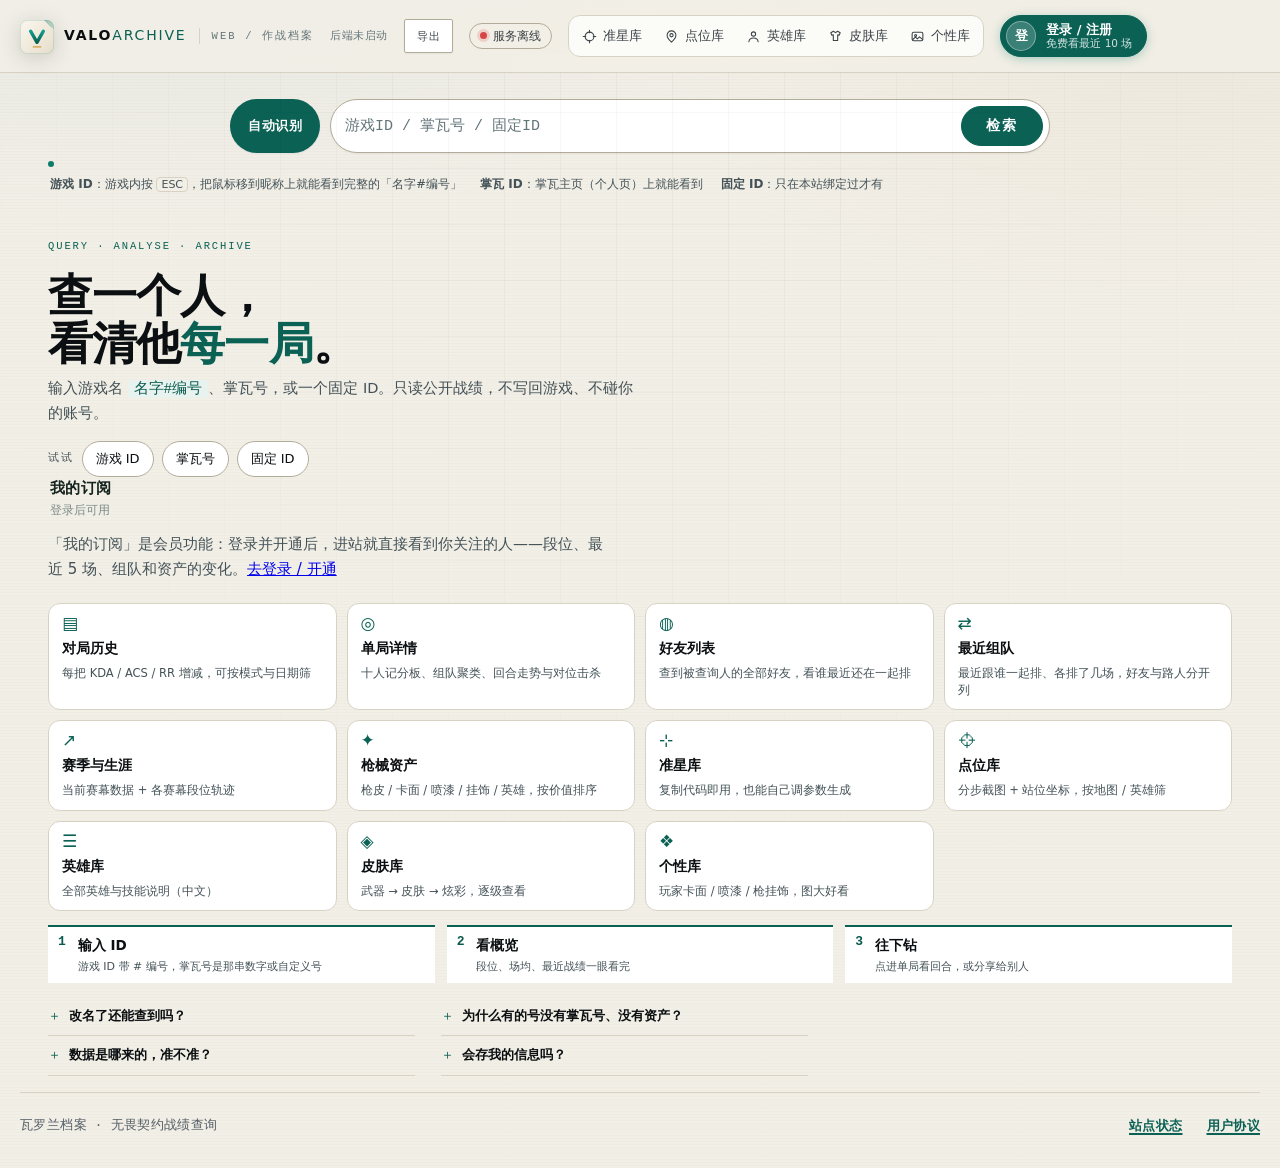
==== commit 8353f8e5: "sync(web): 单局徽标「A队·N排」、手机点名字跳转与返回上一查询" ====
--- a/index.html
+++ b/index.html
@@ -9,7 +9,7 @@
 <meta name="theme-color" content="#0e7c6b" />
 <meta name="site-home" content="https://va.223212.xyz" />
 <meta name="description" content="瓦罗兰档案：非官方《无畏契约》社区项目，支持长历史、单局详情、对位击杀热力图与组队分析。" />
-<link rel="stylesheet" href="/static/style.css?v=267419175e" />
+<link rel="stylesheet" href="/static/style.css?v=acba4d483c" />
 </head>
 <body>
 <div class="grid-bg" aria-hidden="true"></div>
@@ -492,7 +492,7 @@
 </footer>
 
 <script src="/config.js?v=5159ad9f1b"></script>
-<script src="/static/app.js?v=fc74801e64"></script>
+<script src="/static/app.js?v=806c77f8a0"></script>
 <script>
 (function () {
   document.querySelectorAll("#home-try .try").forEach(function (el) {
--- a/static/style.css
+++ b/static/style.css
@@ -4393,6 +4393,9 @@
 .id-row{display:flex;flex-wrap:nowrap;align-items:center;gap:10px}
 .id-row #p-name{flex:1 1 auto;min-width:0;margin:0;overflow:hidden;text-overflow:ellipsis;white-space:nowrap}
 .id-row .fav-btn{flex:0 0 auto}
+/* 「← 返回 上一个」：只在有过跳转时出现，太长的名字省略，别把名字挤掉。 */
+.id-row #query-back{flex:0 1 auto;max-width:44%;white-space:nowrap;overflow:hidden;text-overflow:ellipsis;cursor:pointer}
+.id-row #query-back:hover{border-color:var(--accent-soft);color:var(--accent-ink)}
 @media (max-width:720px){.id-row{gap:8px}}
 
 /* ===== 手机端顶栏：功能入口显示文字，不只图标 ===== */
@@ -6155,18 +6158,27 @@
   overflow: hidden;
   text-overflow: ellipsis;
 }
-.mb-meta { display: flex; align-items: center; gap: 6px; font-size: 11.5px; color: var(--muted); }
+.mb-meta { display: flex; align-items: center; gap: 6px; font-size: 11.5px; color: var(--muted); flex-wrap: nowrap; min-width: 0; }
+.mb-meta .mb-agent { min-width: 0; overflow: hidden; text-overflow: ellipsis; white-space: nowrap; }
 .mb-tier { width: 14px; height: 14px; object-fit: contain; }
 .mb-meta i { font-style: normal; }
-/* 「三排 / 双排」要能一眼看见：原来是 paper-2 底 + 继承的灰字，等于没有。 */
+/* 「三排 / 双排」要能一眼看见：原来是 paper-2 底 + 继承的灰字，等于没有。
+   字号压到 10px、强制不换行：手机上名额一长（A队·2排）就会被挤成两行。 */
 .mb-party {
   font-style: normal;
   padding: 1px 5px;
   border-radius: 3px;
   font-weight: 600;
+  font-size: 10px;
+  line-height: 1.6;
+  white-space: nowrap;
+  flex: 0 0 auto;
   color: var(--accent-ink);
   background: color-mix(in srgb, var(--accent) 16%, transparent);
 }
+/* 手机点名字直接查这个玩家（和桌面 .nm[data-query] 同一行为）。 */
+.mb-nm[data-query] { cursor: pointer; }
+.mb-nm[data-query]:hover { text-decoration: underline; }
 .mb-mvp { font-style: normal; font-size: 10.5px; padding: 1px 5px; border-radius: 3px; color: var(--accent); background: color-mix(in srgb, var(--accent) 14%, transparent); }
 /* 名字长了要先省略名字，不能把徽标顶出框：名字用可截断的 .mb-nm，徽标固定不缩。 */
 .mb-nm { min-width: 0; overflow: hidden; text-overflow: ellipsis; white-space: nowrap; }
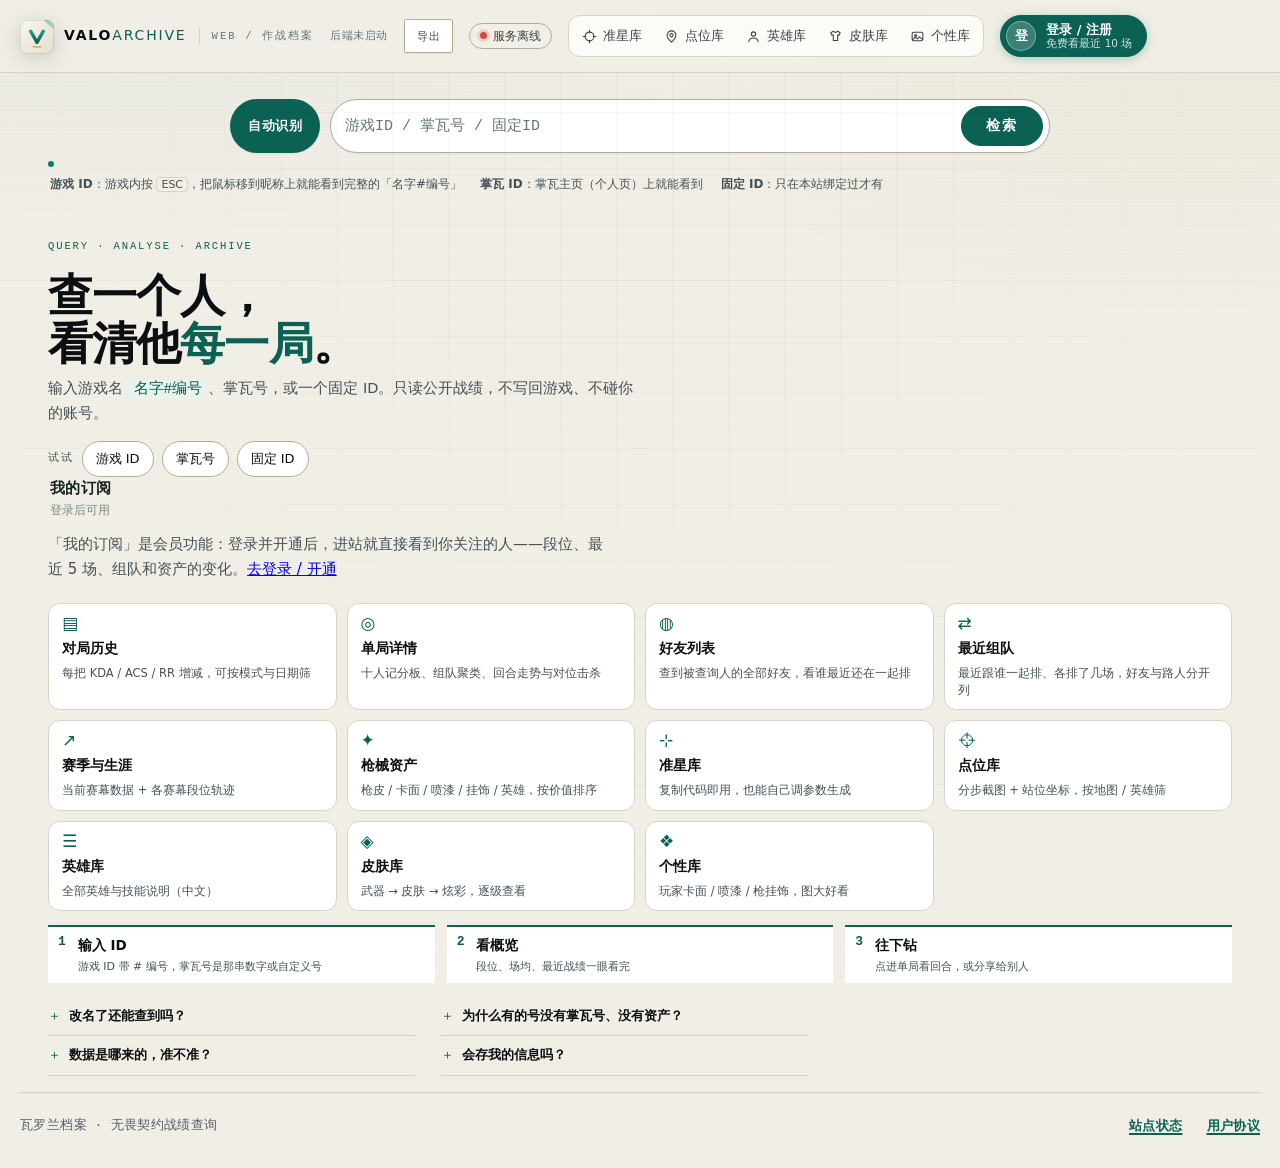
==== commit e7ba6d2e: "chore: 同步周边静态资源与「近期上线」tab" ====
--- a/index.html
+++ b/index.html
@@ -9,7 +9,7 @@
 <meta name="theme-color" content="#0e7c6b" />
 <meta name="site-home" content="https://va.223212.xyz" />
 <meta name="description" content="瓦罗兰档案：非官方《无畏契约》社区项目，支持长历史、单局详情、对位击杀热力图与组队分析。" />
-<link rel="stylesheet" href="/static/style.css?v=acba4d483c" />
+<link rel="stylesheet" href="/static/style.css?v=b70f528e6d" />
 </head>
 <body>
 <div class="grid-bg" aria-hidden="true"></div>
@@ -253,6 +253,7 @@
           <button data-tab="social">好友与组队</button>
           <button data-tab="party">组队</button>
           <button data-tab="playmates">同玩</button>
+          <button data-tab="activity">近期上线</button>
           <button data-tab="season">赛季总览</button>
           <button data-tab="career">生涯统计</button>
           <button data-tab="assets">资产</button>
@@ -367,6 +368,19 @@
           </p>
         </div>
 
+        <div class="panel hidden" id="panel-activity">
+          <div class="panel-head">
+            <h3>近期上线</h3>
+            <span class="panel-sub" id="activity-sub"></span>
+          </div>
+          <p class="coverage">
+            按每局开始/结束的间隔推断出的上线时段，不是官方「在线」状态：两次对局间隔超过
+            45 分钟就当中间下线过。
+          </p>
+          <section class="activity" id="activity" hidden></section>
+          <p class="dim" id="activity-empty" hidden></p>
+        </div>
+
         <div class="panel hidden" id="panel-season">
           <div class="panel-head">
             <h3>赛季总览</h3>
@@ -492,7 +506,7 @@
 </footer>
 
 <script src="/config.js?v=5159ad9f1b"></script>
-<script src="/static/app.js?v=806c77f8a0"></script>
+<script src="/static/app.js?v=b6d42d3bb9"></script>
 <script>
 (function () {
   document.querySelectorAll("#home-try .try").forEach(function (el) {
--- a/static/style.css
+++ b/static/style.css
@@ -6413,3 +6413,7 @@
   .search-band .search input { font-size: 15px; }
   .search-band .search #search-btn { padding: 0 16px; }
 }
+/* 「近期上线」从概览挪进独立 tab（2026-11-13）：卡片边框和面板对齐，
+   不再留概览时那 14px 下间距；空态提示跟在卡片位。 */
+#panel-activity .activity { margin: 0; }
+#panel-activity #activity-empty { margin: 12px 0 0; font-size: 12.5px; }
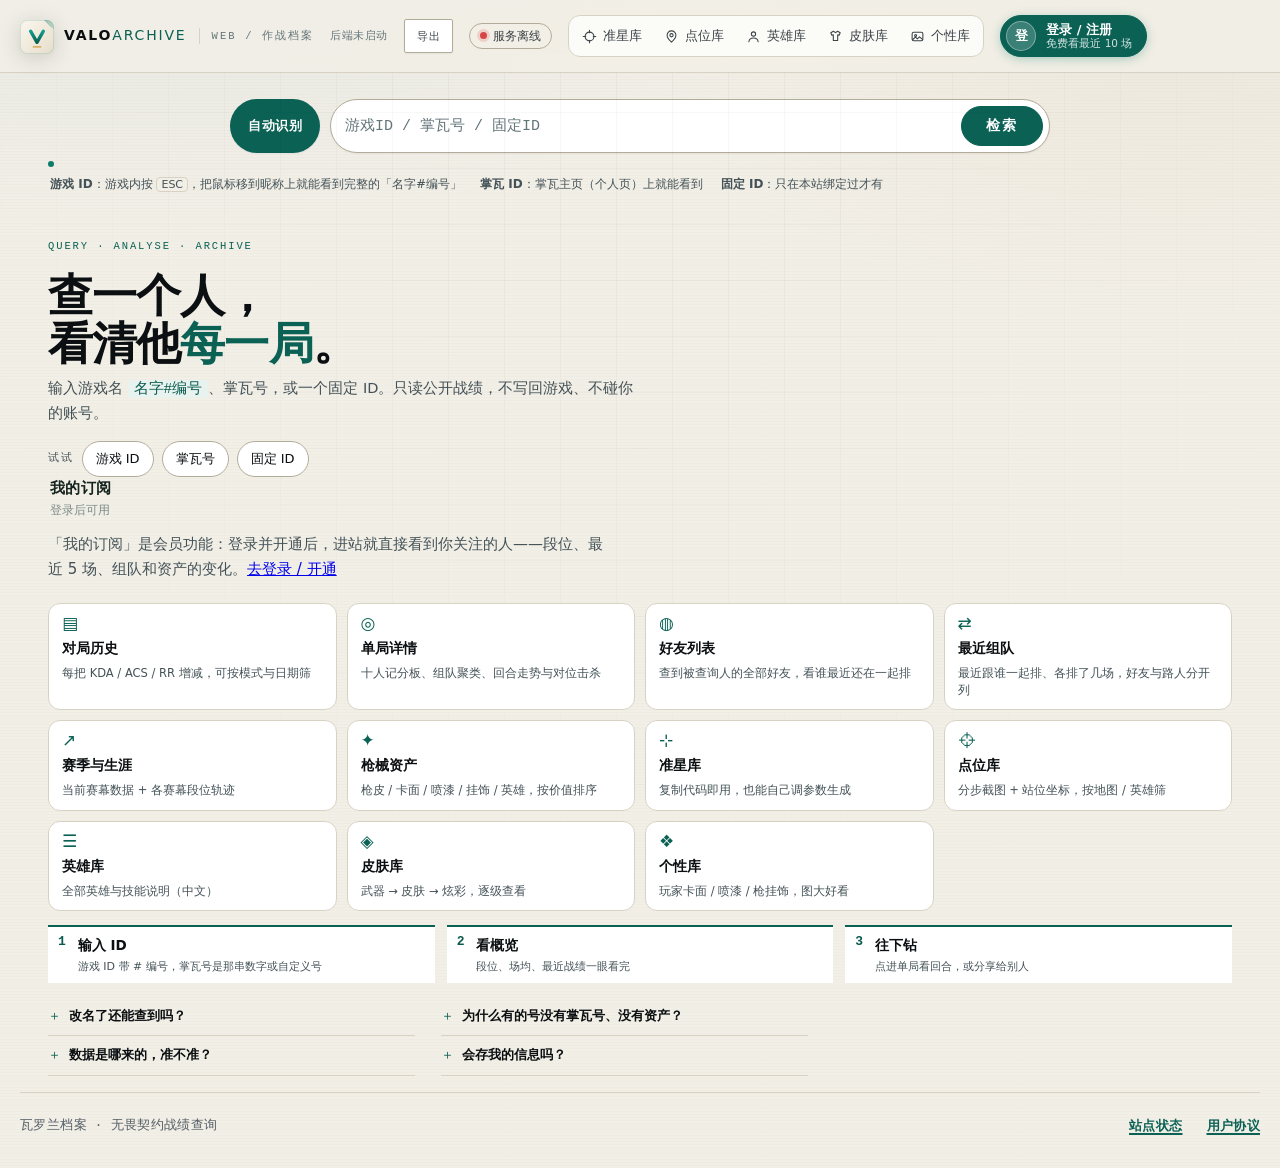
==== commit 57b08fcc: "导出弹窗：新增「近期上线」勾选项" ====
--- a/index.html
+++ b/index.html
@@ -506,7 +506,7 @@
 </footer>
 
 <script src="/config.js?v=5159ad9f1b"></script>
-<script src="/static/app.js?v=b6d42d3bb9"></script>
+<script src="/static/app.js?v=e2e9c28582"></script>
 <script>
 (function () {
   document.querySelectorAll("#home-try .try").forEach(function (el) {
@@ -577,6 +577,7 @@
       </div>
       <div class="em-parts" id="export-parts">
         <label><input type="checkbox" value="history" /><span>对局历史</span></label>
+        <label><input type="checkbox" value="activity" /><span>近期上线</span></label>
         <label><input type="checkbox" value="match" /><span>单局详情</span></label>
         <label><input type="checkbox" value="social" /><span>好友与组队</span></label>
         <label><input type="checkbox" value="party" /><span>最近组队</span></label>
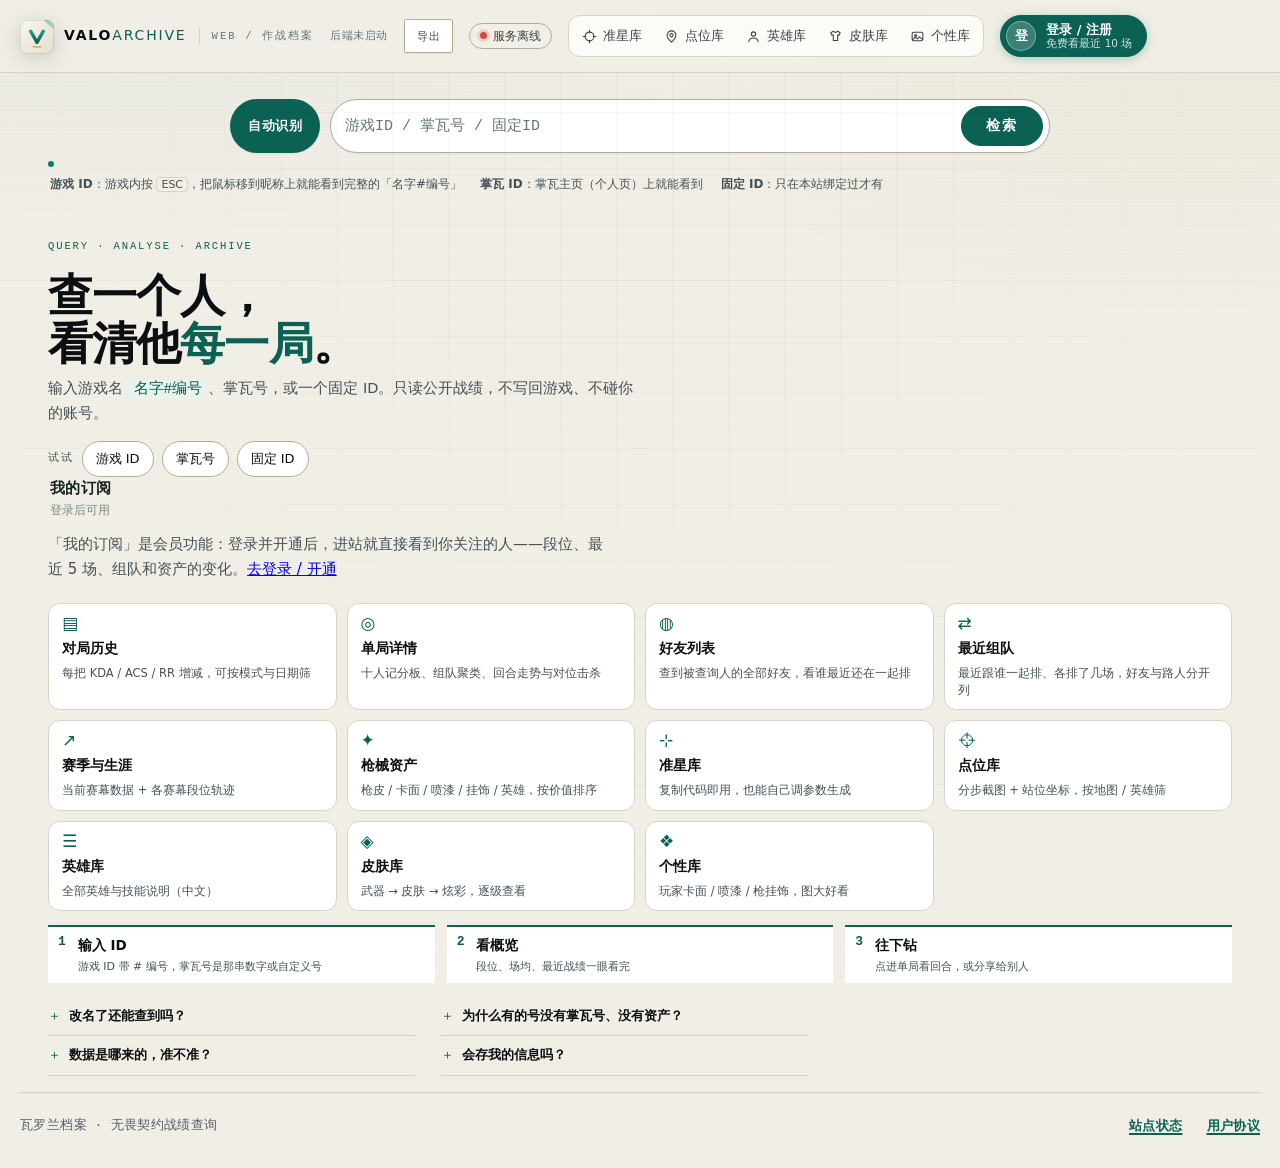
==== commit 82ac8a06: "同步：查人索引重试修复 + 输入法提示文案" ====
--- a/index.html
+++ b/index.html
@@ -506,7 +506,7 @@
 </footer>
 
 <script src="/config.js?v=5159ad9f1b"></script>
-<script src="/static/app.js?v=e2e9c28582"></script>
+<script src="/static/app.js?v=19913eec75"></script>
 <script>
 (function () {
   document.querySelectorAll("#home-try .try").forEach(function (el) {
@@ -581,8 +581,10 @@
         <label><input type="checkbox" value="match" /><span>单局详情</span></label>
         <label><input type="checkbox" value="social" /><span>好友与组队</span></label>
         <label><input type="checkbox" value="party" /><span>最近组队</span></label>
+        <label><input type="checkbox" value="playmates" /><span>同玩</span></label>
         <label><input type="checkbox" value="assets" /><span>资产</span></label>
         <label><input type="checkbox" value="season" /><span>赛季总览</span></label>
+        <label><input type="checkbox" value="career" /><span>生涯</span></label>
       </div>
       <label class="em-privacy">
         <input type="checkbox" id="export-privacy" />
